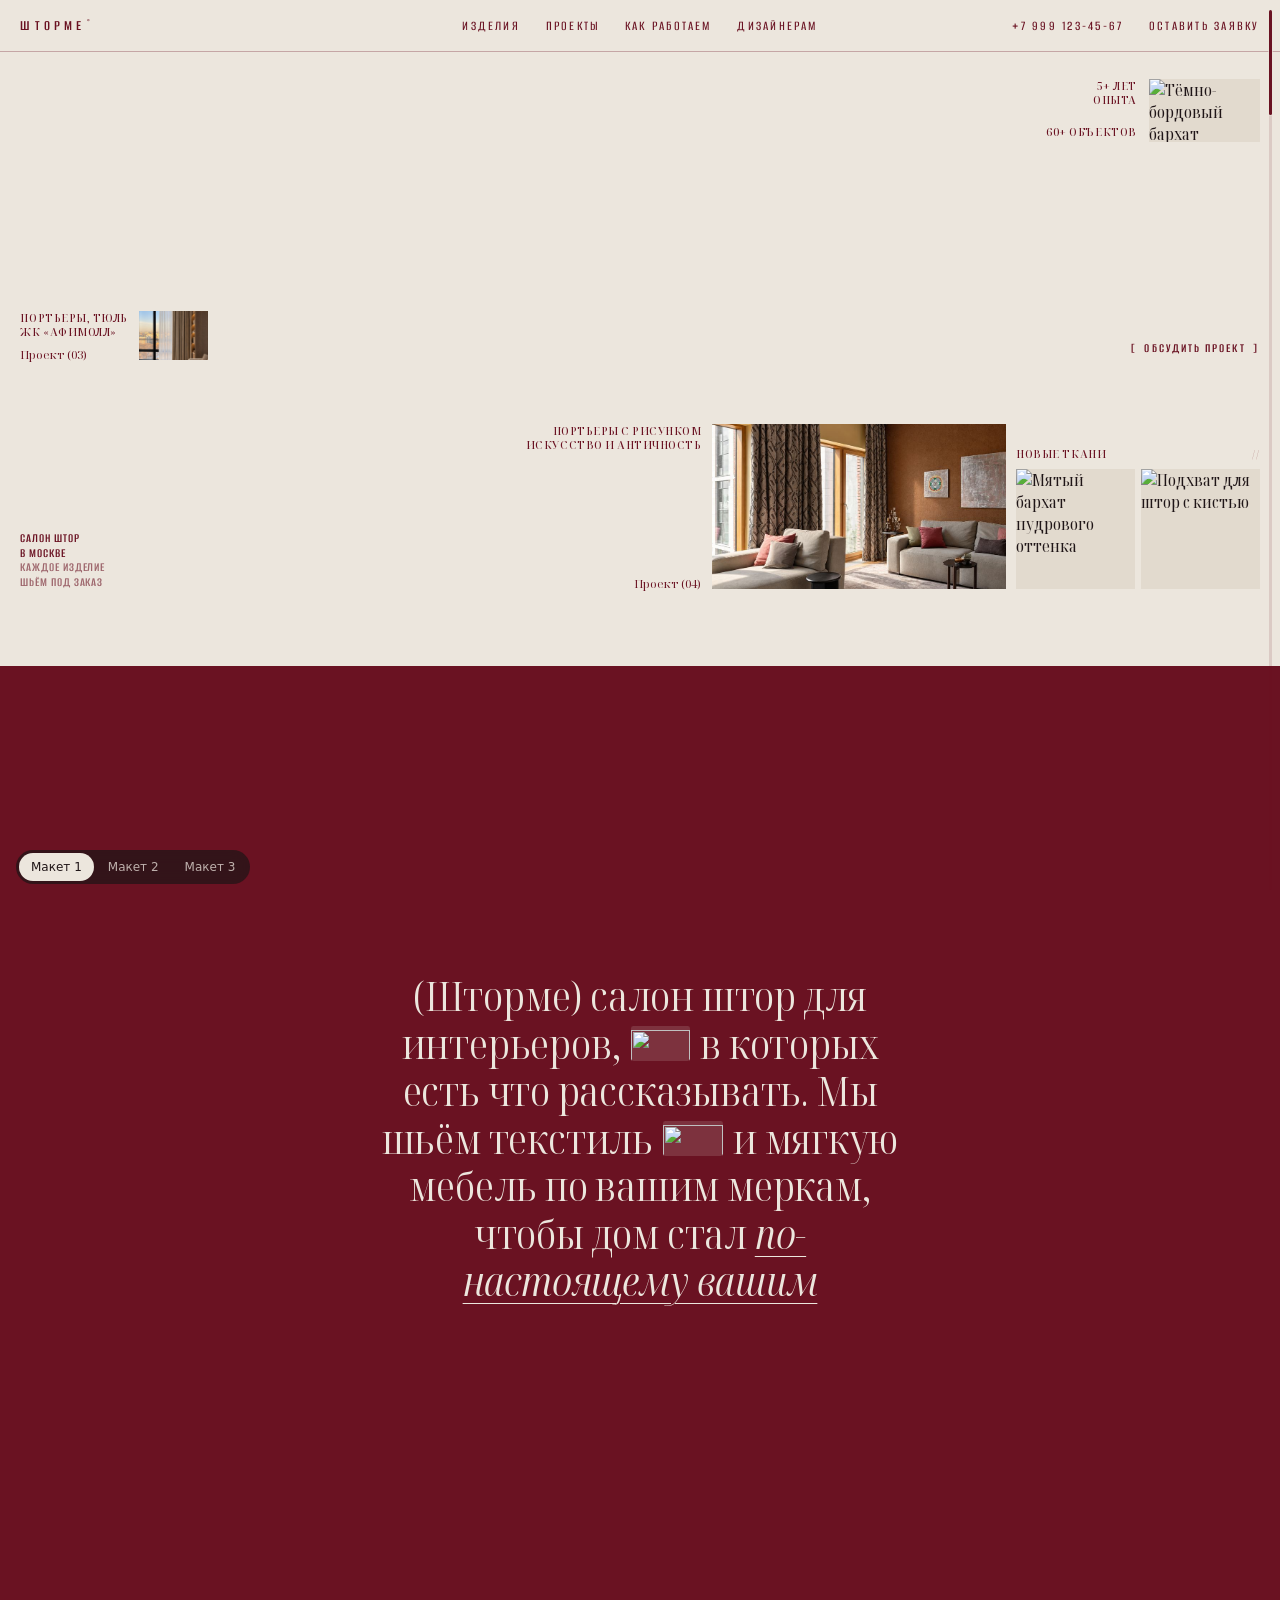
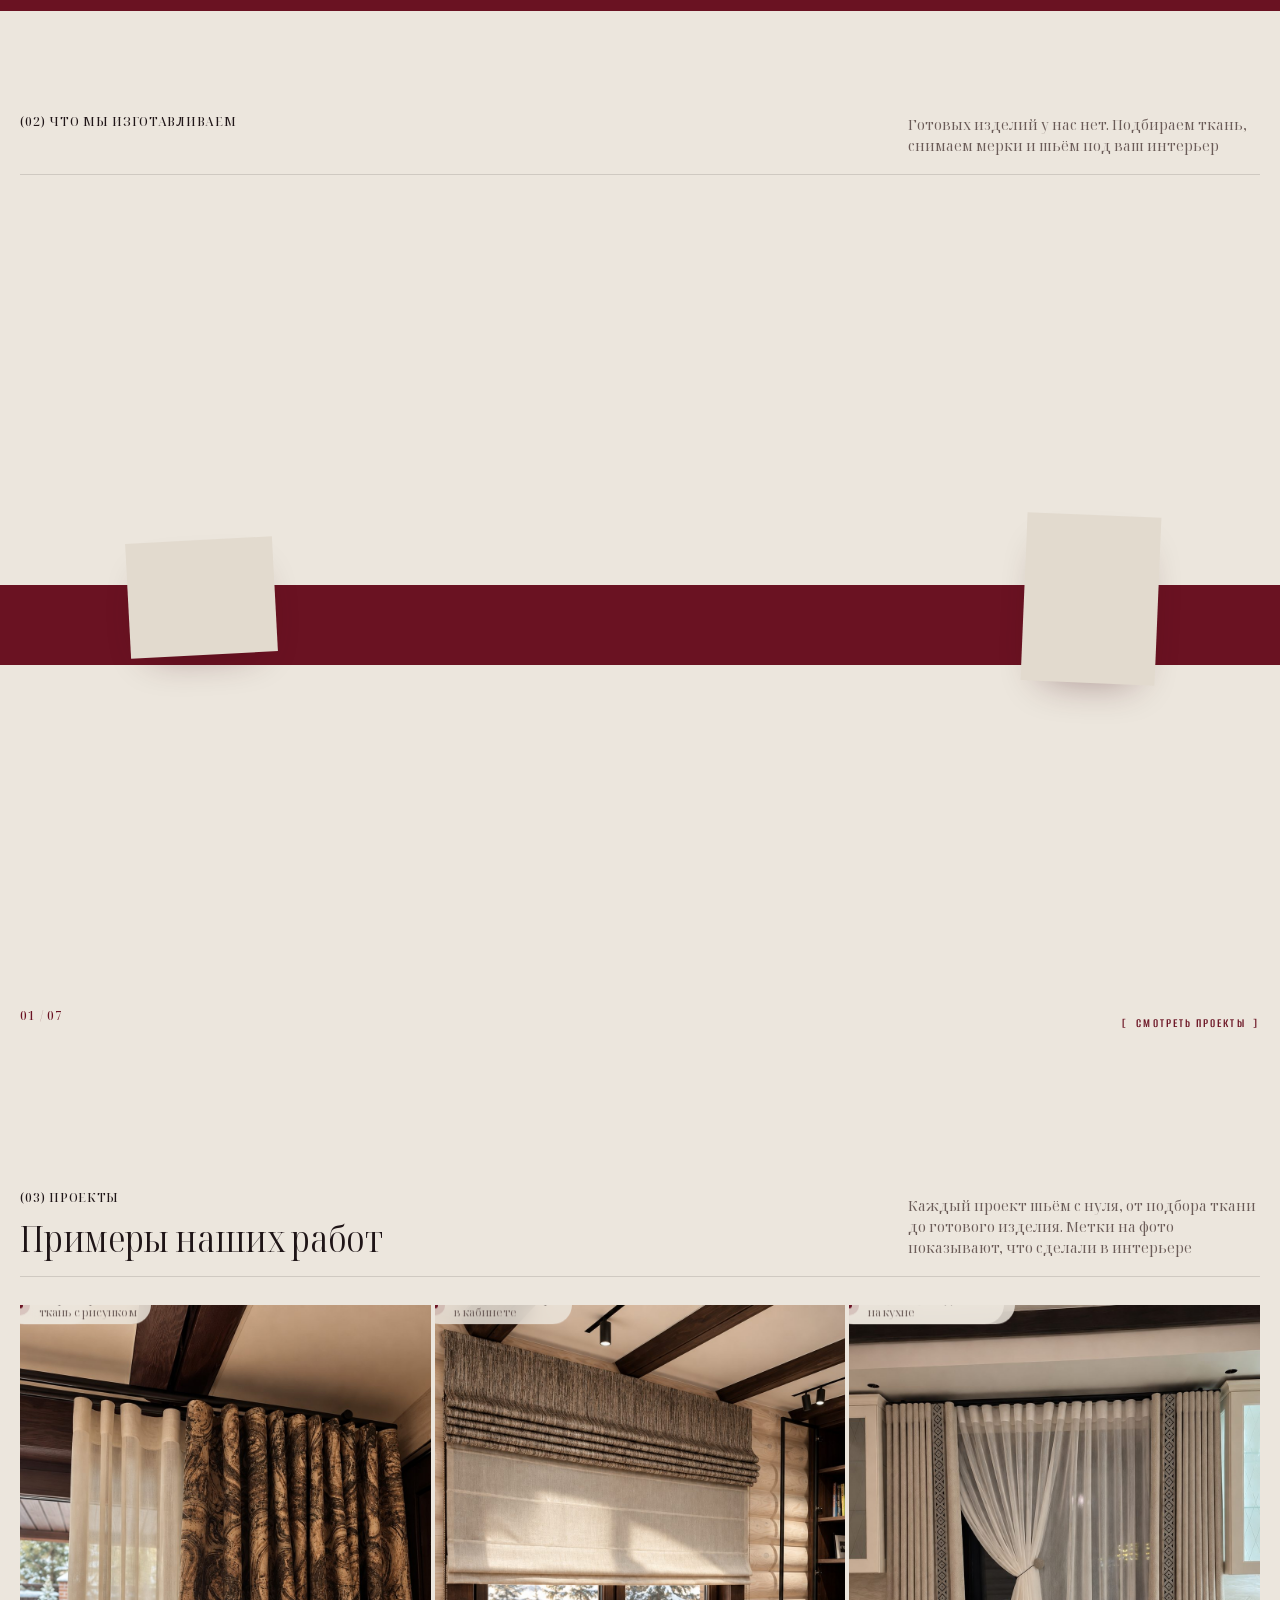
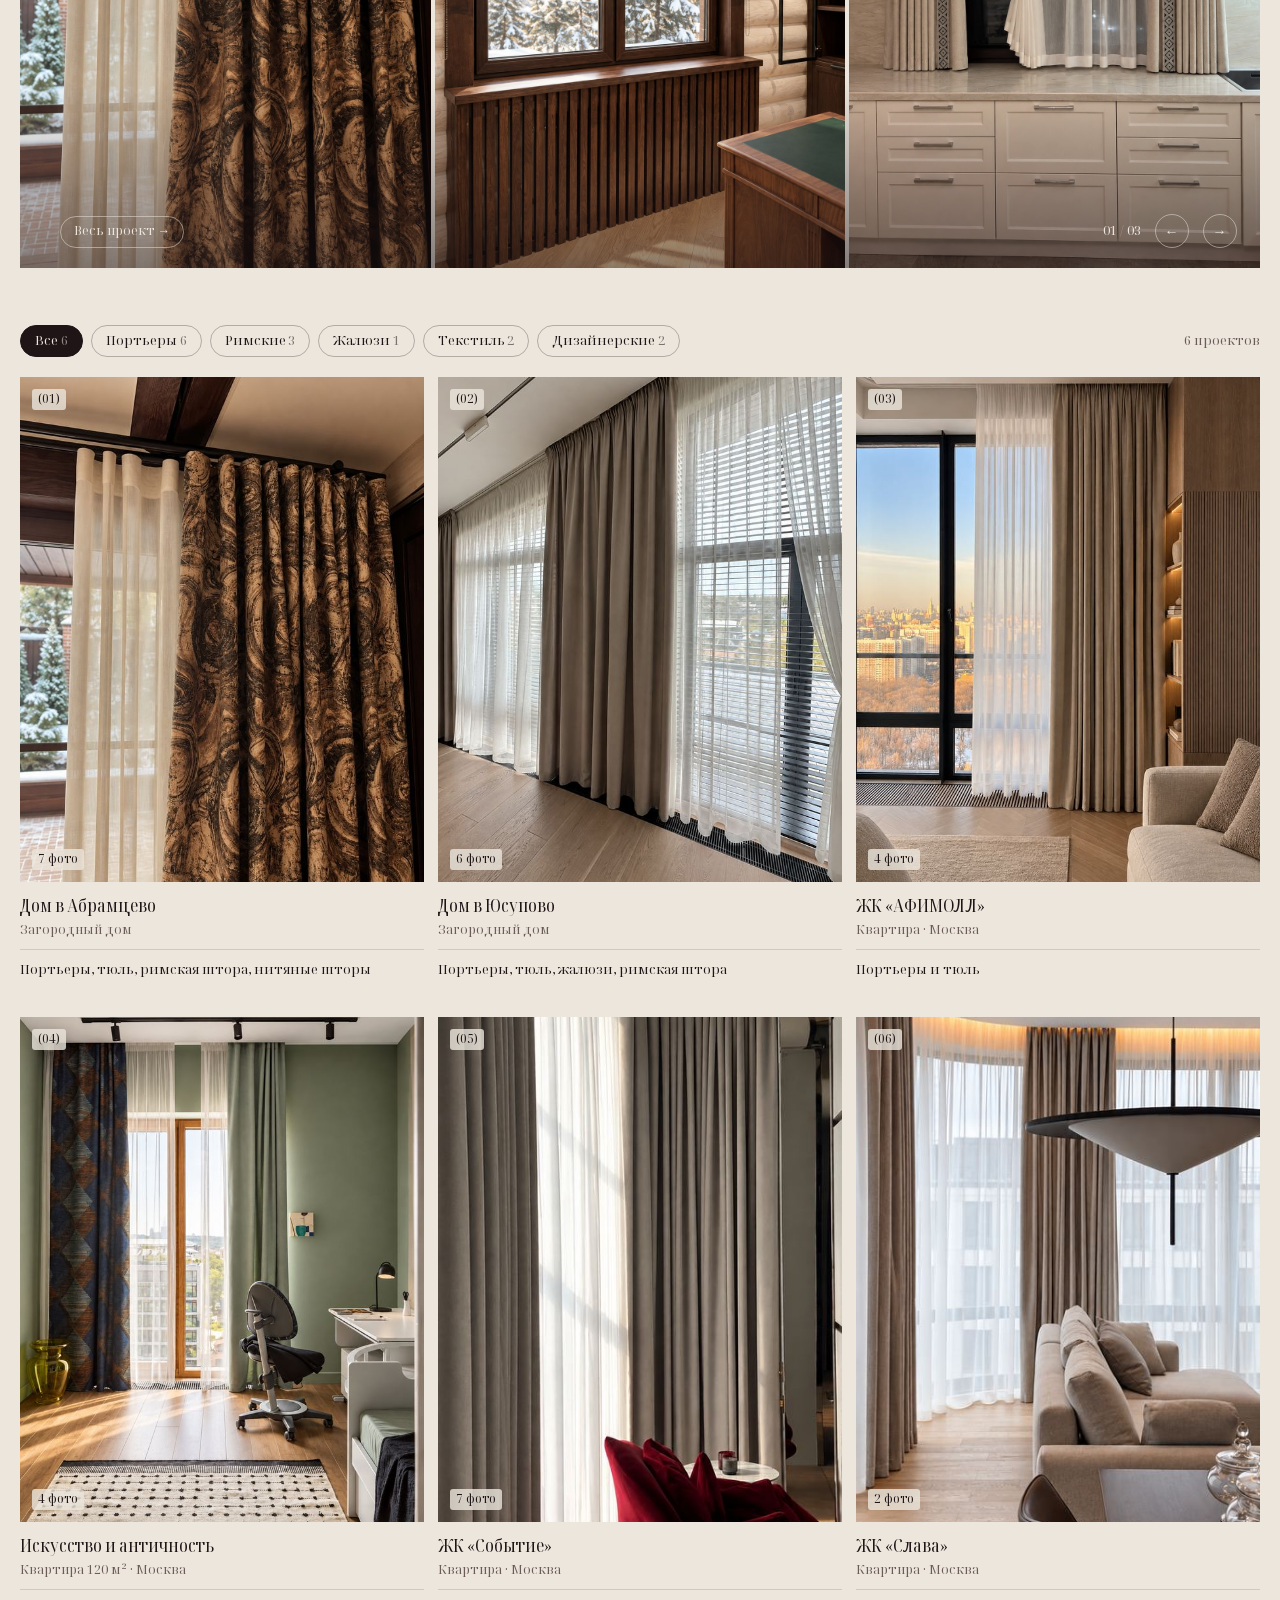
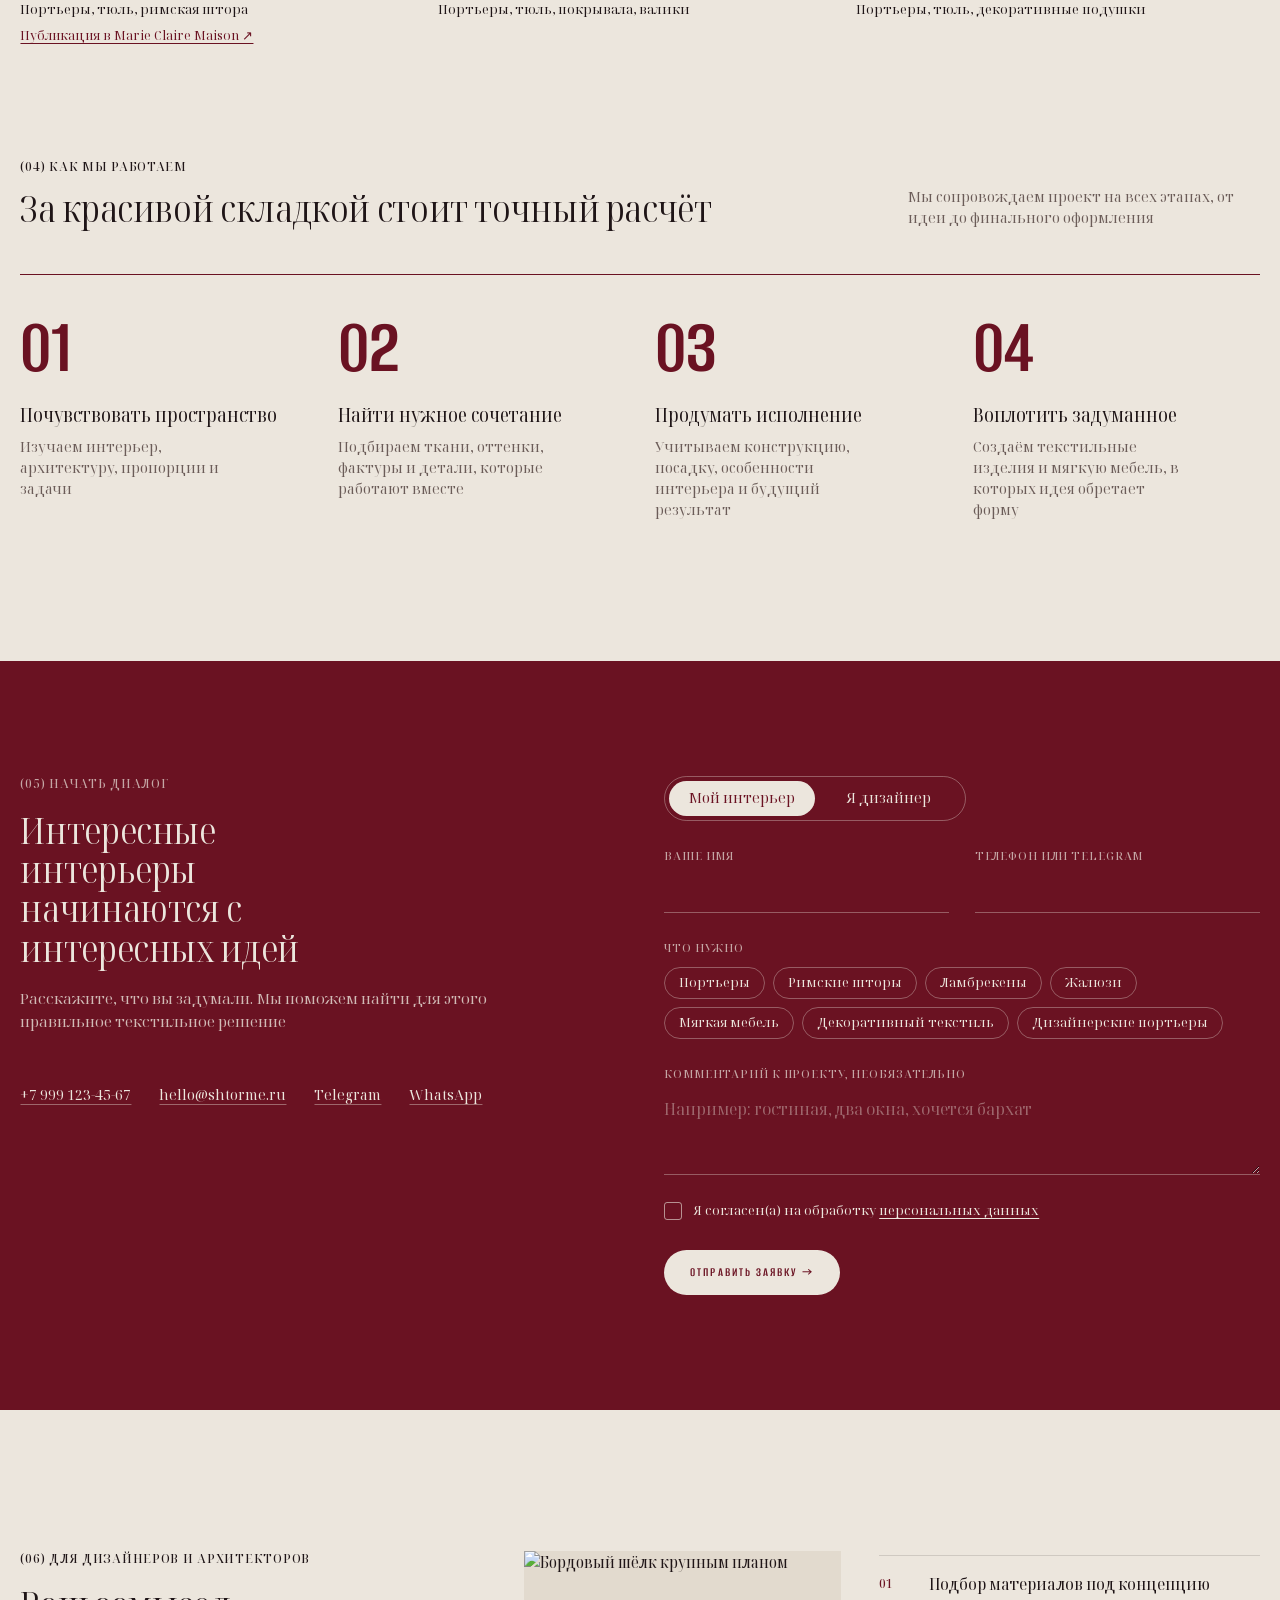
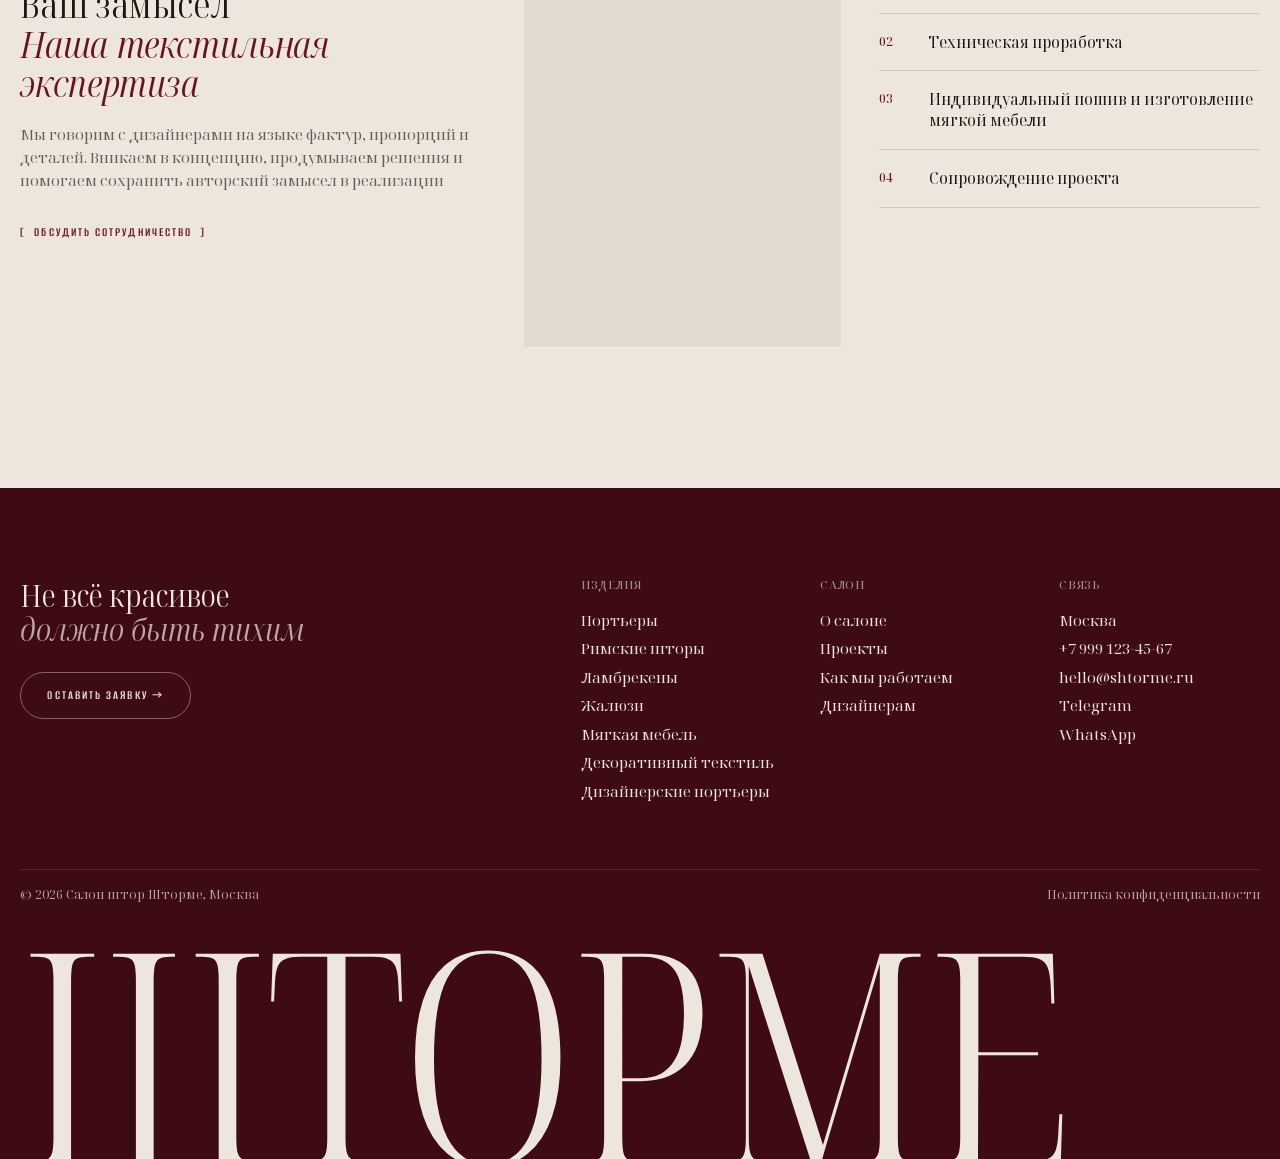
==== index.html @ 4478dc79 "Макеты сайта салона штор «Шторме»: три варианта с переключателем Макет 1 (стиль Halden), макет 2 (по" ====
<!doctype html>
<html lang="ru">
<head>
<meta charset="utf-8">
<meta name="viewport" content="width=device-width, initial-scale=1">
<meta name="robots" content="noindex, nofollow">
<title>Шторме · салон штор · прототип</title>
<meta name="description" content="Салон штор в Москве. Портьеры, римские шторы, ламбрекены, жалюзи, мягкая мебель и декоративный текстиль, сшитые индивидуально под ваш интерьер.">
<script>document.documentElement.classList.add('js')</script>
<link rel="preconnect" href="https://fonts.googleapis.com">
<link rel="preconnect" href="https://fonts.gstatic.com" crossorigin>
<link rel="preconnect" href="https://images.unsplash.com">
<link rel="stylesheet" href="https://fonts.googleapis.com/css2?family=Alumni+Sans:wght@100..900&family=Noto+Serif+Display:ital,wdth,wght@0,62.5..100,300..700;1,62.5..100,300..700&display=swap">
<link rel="stylesheet" href="https://cdn.jsdelivr.net/npm/lenis@1.3.23/dist/lenis.css">
<style>
:root{
  --cream:#ECE6DD; --cream-2:#E2DACE;
  --wine:#6A1222; --wine-deep:#3E0A14;
  --ink:#1F1517; --muted:#6B5C58;
  --line:rgba(106,18,34,.3); --hair:rgba(31,21,23,.14);
  --hh:52px;
  --pad:clamp(16px,1.6vw,28px);
  --f-disp:'Alumni Sans','Oswald','Arial Narrow',sans-serif;
  --f-serif:'Noto Serif Display','Times New Roman',serif;
  --ease:cubic-bezier(.16,1,.3,1);
  --ih:80px;
}
*{box-sizing:border-box;margin:0;padding:0}
html{background:var(--cream)}
body{background:var(--cream);color:var(--ink);font-family:var(--f-serif);font-stretch:80%;-webkit-font-smoothing:antialiased;overflow-x:hidden}
img{display:block;max-width:100%}
a{color:inherit;text-decoration:none}
ul{list-style:none}
button{font:inherit;color:inherit;background:none;border:0;cursor:pointer}
[hidden]{display:none !important}
:focus-visible{outline:2px solid currentColor;outline-offset:3px}
.is-locked,.is-locked body{overflow:hidden}
.skip{position:fixed;left:8px;top:-80px;z-index:300;background:var(--wine);color:var(--cream);padding:10px 14px;font:600 14px/1 var(--f-disp);letter-spacing:.12em;text-transform:uppercase}
.skip:focus{top:8px}
.sr{position:absolute;width:1px;height:1px;overflow:hidden;clip:rect(0 0 0 0);white-space:nowrap}

/* ---------- Загрузчик ---------- */
.loader{position:fixed;inset:0;z-index:200;display:grid;place-items:center;background:var(--cream)}
.ld-box{width:min(32vw,420px)}
.ld-frame{position:relative;aspect-ratio:1.6}
.ld-img{position:absolute;inset:5px;overflow:hidden;background:var(--cream-2)}
.ld-img img{position:absolute;inset:0;width:100%;height:100%;object-fit:cover;opacity:0}
.ld-img img.on{opacity:1}
.c{position:absolute;width:15%;height:17%;border:0 solid var(--wine)}
.c.tl{top:0;left:0;border-top-width:1px;border-left-width:1px}
.c.tr{top:0;right:0;border-top-width:1px;border-right-width:1px}
.c.bl{bottom:0;left:0;border-bottom-width:1px;border-left-width:1px}
.c.br{bottom:0;right:0;border-bottom-width:1px;border-right-width:1px}
.ld-meta{display:flex;justify-content:space-between;align-items:baseline;margin-top:12px;color:var(--wine)}
.ld-name{font:600 13px/1 var(--f-disp);letter-spacing:.24em;font-stretch:normal}
.ld-pct{font:400 13px/1 var(--f-serif);font-variant-numeric:tabular-nums}

/* ---------- Переключатель макетов ---------- */
.sw{position:fixed;left:16px;bottom:16px;z-index:140;display:flex;gap:2px;padding:3px;border-radius:999px;background:rgba(31,21,23,.72);-webkit-backdrop-filter:blur(10px);backdrop-filter:blur(10px);font:500 12px/1 system-ui,-apple-system,'Segoe UI',sans-serif;font-stretch:normal}
.sw a{padding:8px 12px;white-space:nowrap;border-radius:999px;color:rgba(236,230,221,.75);transition:background-color .3s,color .3s}
.sw a[aria-current]{background:var(--cream);color:var(--ink)}
.hoverable .sw a:not([aria-current]):hover{color:var(--cream)}
@media (max-width:900px){.sw{left:50%;transform:translateX(-50%)}}

/* ---------- Шапка ---------- */
.hdr{position:fixed;inset:0 0 auto;z-index:100;height:var(--hh);display:grid;grid-template-columns:1fr auto 1fr;align-items:center;padding:0 var(--pad);background:var(--cream);color:var(--wine);border-bottom:1px solid var(--line);transition:background-color .5s var(--ease),color .5s var(--ease),border-color .5s var(--ease)}
.hdr.is-dark{background:var(--wine);color:var(--cream);border-color:rgba(236,230,221,.22)}
.logo{font:600 15px/1 var(--f-disp);letter-spacing:.28em;font-stretch:normal;justify-self:start}
.logo sup{font-size:.55em;letter-spacing:0;margin-left:1px}
.nav,.hdr-r{display:flex;gap:clamp(14px,2vw,34px)}
.hdr-r{justify-self:end}

/* «Штора»: заливка опускается сверху и уходит вниз. Фирменный ховер ссылок */
.hv{position:relative;display:inline-flex;align-items:center;padding:7px 9px;margin:-7px -9px;font:500 14px/1 var(--f-disp);letter-spacing:.16em;text-transform:uppercase;font-stretch:normal;--hv-bg:var(--wine);--hv-fg:var(--cream)}
.hdr.is-dark .hv{--hv-bg:var(--cream);--hv-fg:var(--wine)}
.hv::before{content:'';position:absolute;inset:0;background:var(--hv-bg);transform:scaleY(0);transform-origin:bottom;transition:transform .55s var(--ease)}
.hv>span{position:relative;z-index:1;transition:color .35s var(--ease)}
.hoverable .hv:hover::before,.hv:focus-visible::before{transform:scaleY(1);transform-origin:top}
.hoverable .hv:hover>span,.hv:focus-visible>span{color:var(--hv-fg)}

/* Та же штора на кнопках-«пилюлях» */
.btn{position:relative;overflow:hidden;display:inline-flex;align-items:center;gap:.8em;padding:16px 26px;border-radius:999px;font:600 13px/1 var(--f-disp);font-stretch:normal;letter-spacing:.16em;text-transform:uppercase;--b-bg:var(--wine-deep);--b-fg:var(--cream)}
.btn::before{content:'';position:absolute;inset:0;background:var(--b-bg);transform:scaleY(0);transform-origin:bottom;transition:transform .55s var(--ease)}
.btn>span{position:relative;z-index:1;transition:color .35s var(--ease)}
.hoverable .btn:hover::before,.btn:focus-visible::before{transform:scaleY(1);transform-origin:top}
.hoverable .btn:hover>span,.btn:focus-visible>span{color:var(--b-fg)}

/* Кнопка в скобках */
.brk{display:inline-flex;align-items:center;gap:.6em;font:600 clamp(13px,.98vw,15px)/1 var(--f-disp);font-stretch:normal;letter-spacing:.16em;text-transform:uppercase;color:var(--wine)}
.brk .br{display:inline-block;transition:transform .5s var(--ease)}
.hoverable .brk:hover .br.l{transform:translateX(-6px)}
.hoverable .brk:hover .br.r{transform:translateX(6px)}

/* ---------- Первый экран ---------- */
.hero{position:relative;display:flex;flex-direction:column;padding:calc(var(--hh) + clamp(14px,1.8vw,30px)) var(--pad) clamp(48px,6vw,110px)}
.h-top{position:relative}
.h-title{font:600 clamp(60px,13vw,250px)/.86 var(--f-disp);font-stretch:normal;letter-spacing:.005em;color:var(--wine);text-transform:uppercase}
.h-title .ln{display:block;overflow:hidden;padding-bottom:.035em}
.h-title .ln>span{display:block;will-change:transform}
.h-title .l2{padding-left:15vw}
.lbl{font:500 clamp(10.5px,.74vw,12px)/1.35 var(--f-serif);letter-spacing:.05em;text-transform:uppercase;color:var(--wine)}
.price{font:400 clamp(11.5px,.82vw,13px)/1 var(--f-serif);color:var(--wine);font-variant-numeric:tabular-nums}
.pic{position:relative;overflow:hidden;background:var(--cream-2)}
.pic img{width:100%;height:100%;object-fit:cover}
.h-coll{position:absolute;top:.3vw;right:0;display:grid;grid-template-columns:auto 8.6vw;gap:1vw;align-items:start}
.h-coll .meta{display:flex;flex-direction:column;justify-content:space-between;height:100%;padding-bottom:.2vw;text-align:right}
.h-coll .pic{aspect-ratio:1.75}
.h-chip{position:absolute;left:0;bottom:1vw;display:grid;grid-template-columns:auto 5.4vw;gap:.9vw;align-items:stretch}
.h-chip .meta{display:flex;flex-direction:column;justify-content:space-between}
.h-chip .pic{aspect-ratio:1.4}
.h-cta{position:absolute;right:0;bottom:1.4vw}
.h-low{margin-top:clamp(28px,4vw,72px);display:grid;grid-template-columns:minmax(0,1fr) 23vw 19vw;gap:.8vw;align-items:end}
.h-left{display:grid;grid-template-columns:1fr auto;align-items:stretch;gap:2vw;height:100%}
.h-tag{align-self:end;font:600 clamp(13px,1vw,16px)/1.12 var(--f-disp);font-stretch:normal;letter-spacing:.07em;text-transform:uppercase;color:var(--wine)}
.h-tag span{opacity:.6}
.h-left .meta{display:flex;flex-direction:column;justify-content:space-between;align-items:flex-end;text-align:right}
.h-big{aspect-ratio:1.78}
.h-new .top{display:flex;justify-content:space-between;margin-bottom:.6vw}
.h-new .row{display:grid;grid-template-columns:1fr 1fr;gap:.5vw}
.h-new .pic{aspect-ratio:.98}

/* ---------- Манифест ---------- */
.manifesto{background:var(--wine);color:var(--cream);padding:clamp(110px,20vh,220px) var(--pad);display:grid;place-items:center;min-height:105vh}
.m-text{max-width:27ch;text-align:center;font:350 clamp(26px,3.2vw,54px)/1.16 var(--f-serif);font-stretch:78%;letter-spacing:-.005em}
.m-text em{font-style:italic;text-decoration:underline;text-decoration-thickness:1px;text-underline-offset:.16em}
.inl{display:inline-block;width:1.45em;height:.86em;vertical-align:-.06em;margin:0 .06em;border-radius:.06em;overflow:hidden;background:rgba(236,230,221,.15)}
.inl img{width:100%;height:100%;object-fit:cover}

/* ---------- Общие заголовки секций ---------- */
.sec{padding:clamp(72px,9vw,140px) var(--pad) 0}
.sec-head{display:grid;grid-template-columns:minmax(0,1fr) minmax(0,22rem);gap:2rem;align-items:end;padding-bottom:18px;border-bottom:1px solid var(--hair);margin-bottom:clamp(20px,2.2vw,32px)}
.sec-title{margin-top:14px;font:350 clamp(28px,2.9vw,50px)/1.04 var(--f-serif);font-stretch:76%;letter-spacing:-.01em;color:var(--ink)}
.sec-title .ch{display:inline-block}
.sec-desc{font:400 14px/1.5 var(--f-serif);color:var(--muted)}
.eyebrow{font:500 12px/1.3 var(--f-serif);letter-spacing:.06em;text-transform:uppercase;color:var(--ink)}

/* ---------- Изделия: каталог-пикер ---------- */
.cat{padding-top:clamp(64px,8vw,120px)}
.cat-head{display:grid;grid-template-columns:1fr minmax(0,22rem);gap:2rem;margin:0 var(--pad);padding-bottom:18px;border-bottom:1px solid var(--hair)}
.cat-desc{font:400 14px/1.5 var(--f-serif);color:var(--muted)}
.cat-stage{position:relative;height:calc(100vh + (var(--n) - 1) * 40vh)}
.cat-sticky{position:sticky;top:0;height:100vh;overflow:hidden}
.cat-band{position:absolute;left:0;right:0;top:calc(50% - var(--ih) / 2);height:var(--ih);background:var(--wine);z-index:1}
.cat-layer{position:absolute;inset:0;z-index:2;pointer-events:none}
.cat-layer.base{color:var(--ink);-webkit-mask-image:linear-gradient(to bottom,transparent 10%,#000 33%,#000 calc(50% - var(--ih) / 2),transparent calc(50% - var(--ih) / 2),transparent calc(50% + var(--ih) / 2),#000 calc(50% + var(--ih) / 2),#000 67%,transparent 90%);mask-image:linear-gradient(to bottom,transparent 10%,#000 33%,#000 calc(50% - var(--ih) / 2),transparent calc(50% - var(--ih) / 2),transparent calc(50% + var(--ih) / 2),#000 calc(50% + var(--ih) / 2),#000 67%,transparent 90%)}
.cat-layer.hi{color:var(--cream);z-index:3;clip-path:inset(calc(50% - var(--ih) / 2) 0 calc(50% - var(--ih) / 2) 0)}
.cat-track{position:absolute;left:0;right:0;top:50%;will-change:transform}
.cat-track li{height:1.22em;display:flex;justify-content:center;align-items:center;font:350 clamp(30px,3.8vw,60px)/1 var(--f-serif);font-stretch:76%;letter-spacing:-.005em;white-space:nowrap}
.cat-track sup{font:500 11px/1 var(--f-disp);font-stretch:normal;letter-spacing:.08em;margin-left:.4em;align-self:flex-start;margin-top:1.05em}
.cat-base-list a{pointer-events:auto}
.cat-pic{position:absolute;z-index:4;overflow:hidden;background:var(--cream-2);box-shadow:0 18px 40px -22px rgba(62,10,20,.45)}
.cat-pic img{position:absolute;inset:0;width:100%;height:100%;object-fit:cover;opacity:0;transform:scale(1.08);transition:opacity .6s var(--ease),transform 1.1s var(--ease)}
.cat-pic img.on{opacity:1;transform:none}
.cat-pic.l{left:10vw;top:calc(50% - 6.6vw);width:11.5vw;aspect-ratio:1.28;transform:rotate(-3deg)}
.cat-pic.r{right:9.5vw;top:calc(50% - 8.6vw);width:10.5vw;aspect-ratio:.8;transform:rotate(2.4deg)}
.cat-foot{position:absolute;z-index:5;left:var(--pad);right:var(--pad);bottom:clamp(20px,5vh,48px);display:flex;justify-content:space-between;align-items:flex-end;gap:24px}
.cat-info{max-width:24rem}
.cat-num{font:500 12px/1 var(--f-serif);letter-spacing:.06em;color:var(--wine);font-variant-numeric:tabular-nums}
.cat-now{margin-top:8px;font:400 15px/1.45 var(--f-serif);color:var(--ink)}

/* ---------- Проекты ---------- */
.room{position:relative;aspect-ratio:2.2;overflow:hidden;background:#2B201D}
.slide{position:absolute;inset:0;display:grid;grid-template-columns:repeat(3,minmax(0,1fr));gap:4px;background:var(--cream)}
.shot{position:relative;overflow:hidden;margin:0;background:#2B201D}
.slide img{width:100%;height:100%;object-fit:cover}
.slide::after{content:'';position:absolute;inset:auto 0 0 0;height:34%;background:linear-gradient(to top,rgba(31,21,23,.5),rgba(31,21,23,0));pointer-events:none}
.spot{position:absolute;left:0;top:0;z-index:3;display:flex;align-items:center;gap:9px;padding:5px 14px 5px 5px;border-radius:999px;background:rgba(236,230,221,.84);-webkit-backdrop-filter:blur(8px);backdrop-filter:blur(8px);color:var(--ink);text-align:left;white-space:nowrap;transform:translate(-15px,-50%)}
.spot.l{flex-direction:row-reverse;padding:5px 5px 5px 14px;text-align:right;transform:translate(calc(-100% + 15px),-50%)}
.spot-dot{width:20px;height:20px;border-radius:50%;background:rgba(106,18,34,.14);display:grid;place-items:center;flex:none}
.spot-dot i{width:6px;height:6px;border-radius:50%;background:var(--wine)}
.spot b{display:block;font:500 12.5px/1.2 var(--f-serif)}
.spot small{display:block;font:400 11px/1.3 var(--f-serif);color:var(--muted)}
.room-cap,.room-nav{position:absolute;z-index:4;bottom:clamp(14px,1.6vw,24px);color:var(--cream);font:400 13px/1 var(--f-serif)}
.room-cap{left:clamp(14px,1.8vw,26px);display:flex;align-items:center;flex-wrap:wrap;gap:10px 16px}
.room-nav{right:clamp(14px,1.8vw,26px);display:flex;align-items:center;gap:14px;font-variant-numeric:tabular-nums}
.room-nav button,.pv-nav button{width:34px;height:34px;border:1px solid rgba(236,230,221,.5);border-radius:50%;display:grid;place-items:center;font:400 14px/1 var(--f-serif);transition:background-color .35s var(--ease),color .35s var(--ease)}
.hoverable .room-nav button:hover,.hoverable .pv-nav button:hover{background:var(--cream);color:var(--ink)}
.room-open{padding:8px 13px 9px;border:1px solid rgba(236,230,221,.5);border-radius:999px;font:400 12.5px/1 var(--f-serif);transition:background-color .35s var(--ease),color .35s var(--ease)}
.hoverable .room-open:hover{background:var(--cream);color:var(--ink)}

.pj-bar{display:flex;justify-content:space-between;align-items:center;gap:16px;margin:clamp(40px,4.4vw,72px) 0 clamp(16px,1.6vw,24px)}
.pills{display:flex;flex-wrap:wrap;gap:8px}
.pill{padding:8px 14px 9px;border:1px solid rgba(31,21,23,.28);border-radius:999px;font:400 13px/1 var(--f-serif);color:var(--ink);transition:background-color .35s var(--ease),color .35s var(--ease),border-color .35s var(--ease)}
.pill span{opacity:.55;margin-left:.2em}
.pill.is-on{background:var(--ink);border-color:var(--ink);color:var(--cream)}
.hoverable .pill:not(.is-on):hover{border-color:var(--ink)}
.pj-count{font:400 13px/1 var(--f-serif);color:var(--muted);white-space:nowrap}
.pj-grid{display:grid;grid-template-columns:repeat(3,minmax(0,1fr));gap:clamp(32px,3vw,52px) clamp(10px,1.1vw,18px)}
.pj{cursor:pointer}
.pj-open{display:block;width:100%;text-align:left}
.pj-pic{position:relative;display:block;aspect-ratio:4/5;overflow:hidden;background:var(--cream-2)}
.pj-pic img{width:100%;height:100%;object-fit:cover;transition:transform 1.2s var(--ease)}
.hoverable .pj:hover .pj-pic img{transform:scale(1.04)}
.card-n,.pj-cnt{position:absolute;font:400 12px/1 var(--f-serif);color:var(--ink);background:rgba(236,230,221,.8);padding:4px 6px 5px;border-radius:3px}
.card-n{left:12px;top:12px}
.pj-cnt{left:12px;bottom:12px}
.pj-go{position:absolute;right:12px;bottom:12px;padding:8px 13px 9px;border-radius:999px;background:var(--wine);color:var(--cream);font:400 12.5px/1 var(--f-serif);transform:translateY(calc(100% + 16px));transition:transform .6s var(--ease)}
.hoverable .pj:hover .pj-go,.pj-open:focus-visible .pj-go{transform:none}
.card-t{margin-top:14px;font:400 clamp(17px,1.35vw,22px)/1.2 var(--f-serif);font-stretch:80%;color:var(--ink)}
.card-m{margin-top:5px;font:400 12.5px/1.4 var(--f-serif);color:var(--muted)}
.pj-pub{margin-top:8px;font:400 12.5px/1.4 var(--f-serif)}
.pj-pub a,.pv-made a{color:var(--wine);text-decoration:underline;text-underline-offset:.2em}
.pv-made a{color:inherit}
.pj-made{margin-top:10px;padding-top:10px;border-top:1px solid var(--hair);font:400 13px/1.45 var(--f-serif);color:var(--ink)}

/* Просмотр проекта */
.pv{position:fixed;inset:0;z-index:150;display:grid;grid-template-rows:auto minmax(0,1fr) auto;gap:clamp(12px,1.4vw,20px);padding:clamp(14px,1.6vw,26px) var(--pad);background:var(--ink);color:var(--cream)}
.pv .hv{--hv-bg:var(--cream);--hv-fg:var(--ink)}
.pv-top,.pv-bot{display:flex;justify-content:space-between;align-items:flex-end;gap:24px}
.pv-t{font:350 clamp(24px,2.2vw,38px)/1.05 var(--f-serif);font-stretch:76%}
.pv-m,.pv-made{margin-top:6px;font:400 13px/1.45 var(--f-serif);opacity:.72}
.pv-made{margin-top:0;max-width:40rem}
.pv-stage{position:relative;overflow:hidden}
.pv-stage img{position:absolute;inset:0;width:100%;height:100%;object-fit:contain}
.pv-nav{display:flex;align-items:center;gap:14px;font:400 13px/1 var(--f-serif);font-variant-numeric:tabular-nums}

/* ---------- Этапы ---------- */
#process .sec-head{border-bottom:0}
.steps-box{position:relative;padding-top:clamp(28px,3vw,48px)}
.steps{list-style:none;display:grid;grid-template-columns:repeat(4,minmax(0,1fr));gap:clamp(20px,2.4vw,44px)}
.steps-line{position:absolute;left:0;right:0;top:0;height:1px;background:var(--hair)}
.steps-line i{position:absolute;inset:0;background:var(--wine);transform-origin:left}
.st-n{display:block;overflow:hidden;font:600 clamp(56px,6.2vw,108px)/.9 var(--f-disp);font-stretch:normal;color:var(--wine)}
.st-n span{display:block}
.st-t{margin-top:clamp(16px,1.6vw,26px);font:400 clamp(18px,1.5vw,24px)/1.15 var(--f-serif);font-stretch:78%}
.st-d{margin-top:10px;max-width:26ch;font:400 14px/1.5 var(--f-serif);color:var(--muted)}

/* ---------- Заявка ---------- */
.rq{margin-top:clamp(90px,11vw,170px);background:var(--wine);color:var(--cream);padding:clamp(72px,9vw,140px) var(--pad)}
.rq-grid{display:grid;grid-template-columns:minmax(0,1fr) minmax(0,1.05fr);gap:clamp(32px,6vw,120px)}
.rq .eyebrow,.foot .eyebrow{color:inherit;opacity:.7}
.rq-title{margin-top:18px;max-width:17ch;font:350 clamp(28px,2.9vw,50px)/1.06 var(--f-serif);font-stretch:76%;letter-spacing:-.01em}
.rq-lead{margin-top:20px;max-width:30rem;font:400 15px/1.55 var(--f-serif);opacity:.8}
.rq-contacts{margin-top:clamp(32px,4vw,64px);display:flex;flex-wrap:wrap;gap:10px 28px;font:400 14px/1.4 var(--f-serif)}
.rq-contacts a{text-decoration:underline;text-decoration-color:rgba(236,230,221,.4);text-underline-offset:.25em}
.seg{position:relative;display:inline-grid;grid-template-columns:1fr 1fr;padding:4px;border:1px solid rgba(236,230,221,.35);border-radius:999px}
.seg input{position:absolute;opacity:0;pointer-events:none}
.seg label{position:relative;z-index:1;padding:10px 20px 11px;border-radius:999px;font:400 14px/1 var(--f-serif);text-align:center;cursor:pointer;transition:color .4s var(--ease)}
.seg input:checked+label{color:var(--wine)}
.seg input:focus-visible+label{outline:2px solid var(--cream);outline-offset:2px}
.seg-ind{position:absolute;top:4px;bottom:4px;left:4px;width:calc(50% - 4px);border-radius:999px;background:var(--cream);transition:transform .55s var(--ease)}
.seg.is-d .seg-ind{transform:translateX(100%)}
.f2{display:grid;grid-template-columns:1fr 1fr;gap:0 clamp(16px,2vw,32px)}
.fld{display:block;margin-top:clamp(22px,2.2vw,32px)}
.fld-l{display:block;font:500 11px/1.3 var(--f-serif);letter-spacing:.08em;text-transform:uppercase;opacity:.7}
.fld input,.fld textarea{display:block;width:100%;margin-top:8px;padding:8px 0 10px;background:none;border:0;border-bottom:1px solid rgba(236,230,221,.35);border-radius:0;color:var(--cream);font:400 17px/1.3 var(--f-serif);font-stretch:85%;outline:none;transition:border-color .3s var(--ease),box-shadow .3s var(--ease)}
.fld textarea{resize:vertical;min-height:76px}
.fld input:focus,.fld textarea:focus{border-color:var(--cream);box-shadow:0 1px 0 var(--cream)}
.fld input::placeholder,.fld textarea::placeholder{color:rgba(236,230,221,.4)}
.fld input[aria-invalid="true"]{border-color:#F7C9BE;box-shadow:0 1px 0 #F7C9BE}
.err{display:block;margin-top:7px;font:400 12.5px/1.3 var(--f-serif);color:#F7C9BE}
.chips{display:flex;flex-wrap:wrap;gap:8px;margin-top:12px}
.chip{position:relative}
.chip input{position:absolute;opacity:0;pointer-events:none}
.chip span{display:inline-block;padding:8px 14px 9px;border:1px solid rgba(236,230,221,.35);border-radius:999px;font:400 13px/1 var(--f-serif);cursor:pointer;transition:background-color .35s var(--ease),color .35s var(--ease),border-color .35s var(--ease)}
.hoverable .chip:hover span{border-color:var(--cream)}
.chip input:checked+span{background:var(--cream);border-color:var(--cream);color:var(--wine)}
.chip input:focus-visible+span{outline:2px solid var(--cream);outline-offset:2px}
.agree{display:flex;gap:12px;align-items:flex-start;margin-top:26px;font:400 13px/1.45 var(--f-serif);cursor:pointer}
.agree input{appearance:none;-webkit-appearance:none;flex:none;width:18px;height:18px;margin-top:1px;border:1px solid rgba(236,230,221,.6);border-radius:3px;display:grid;place-items:center;cursor:pointer}
.agree input:checked{background:var(--cream);border-color:var(--cream)}
.agree input:checked::after{content:'';width:9px;height:5px;border:solid var(--wine);border-width:0 0 1.5px 1.5px;transform:translateY(-1px) rotate(-45deg)}
.agree input[aria-invalid="true"]{border-color:#F7C9BE}
.agree a{text-decoration:underline;text-underline-offset:.2em}
.rq .btn{margin-top:30px;background:var(--cream);color:var(--wine)}
.rq-ok{outline:none}
.rq-ok h3{font:350 clamp(28px,2.6vw,44px)/1.06 var(--f-serif);font-stretch:76%}
.rq-ok p{margin-top:14px;max-width:30rem;font:400 15px/1.55 var(--f-serif);opacity:.8}
.rq-ok small{display:block;margin-top:10px;font:400 12.5px/1.4 var(--f-serif);opacity:.55}
.rq-ok .brk{margin-top:28px;color:var(--cream)}

/* ---------- Дизайнерам ---------- */
.ds{padding:clamp(90px,11vw,170px) var(--pad) 0}
.ds-grid{display:grid;grid-template-columns:minmax(0,1.1fr) minmax(0,.75fr) minmax(0,.9fr);gap:clamp(24px,3vw,56px);align-items:start}
.ds-title{margin-top:18px;font:350 clamp(28px,2.9vw,50px)/1.06 var(--f-serif);font-stretch:76%;letter-spacing:-.01em;color:var(--ink)}
.ds-title em{font-style:italic;color:var(--wine)}
.ds-lead{margin-top:20px;max-width:30rem;font:400 15px/1.55 var(--f-serif);color:var(--muted)}
.ds .brk{margin-top:34px}
.ds-pic{aspect-ratio:.8}
.ds-list{padding-top:4px}
.ds-list li{display:grid;grid-template-columns:2.4em 1fr;gap:10px;padding:18px 0;border-top:1px solid var(--hair);font:400 clamp(16px,1.3vw,20px)/1.25 var(--f-serif);font-stretch:80%}
.ds-list li:last-child{border-bottom:1px solid var(--hair)}
.ds-list span{font:500 12px/1.7 var(--f-serif);color:var(--wine);font-variant-numeric:tabular-nums}

/* ---------- Футер ---------- */
.foot{margin-top:clamp(90px,11vw,170px);background:var(--wine-deep);color:var(--cream);padding:clamp(56px,7vw,110px) var(--pad) 0;overflow:hidden}
.f-grid{display:grid;grid-template-columns:minmax(0,1.3fr) repeat(3,minmax(0,.5fr));gap:clamp(24px,3vw,56px)}
.f-call{font:350 clamp(26px,2.4vw,42px)/1.12 var(--f-serif);font-stretch:78%}
.f-call em{font-style:italic;opacity:.72}
.foot .btn{margin-top:26px;border:1px solid rgba(236,230,221,.4);--b-bg:var(--cream);--b-fg:var(--wine-deep)}
.f-col h3{font:500 11px/1.3 var(--f-serif);letter-spacing:.08em;text-transform:uppercase;opacity:.6;margin-bottom:14px}
.f-col li{font:400 15px/1.9 var(--f-serif)}
.hoverable .f-col a:hover{text-decoration:underline;text-underline-offset:.2em}
.f-legal{display:flex;justify-content:space-between;gap:16px;margin-top:clamp(40px,5vw,80px);padding-top:16px;border-top:1px solid rgba(236,230,221,.18);font:400 12.5px/1.4 var(--f-serif);opacity:.7}
.f-mark{display:flex;justify-content:space-between;margin-top:2vw;font:300 clamp(80px,23vw,420px)/.74 var(--f-serif);font-stretch:68%;letter-spacing:-.01em;overflow:hidden;padding-top:.04em}
.f-mark span{display:inline-block}

/* ---------- Начальные состояния анимаций (только при JS) ---------- */
.js .hdr{opacity:0}
.js .h-fade{opacity:0}
.js .h-pic{clip-path:inset(100% 0 0 0)}
.js .h-cta .txt{opacity:0}
.js .spot{opacity:0}

/* ---------- Адаптив ---------- */
@media (max-width:900px){
  .nav,.hv-tel{display:none}
  .ld-box{width:62vw}
  .hdr{grid-template-columns:1fr auto}
  .h-title{font-size:17vw}
  .h-title .l2{padding-left:8vw}
  .h-coll,.h-chip,.h-cta{position:static}
  .h-top{display:grid;grid-template-columns:1fr 1fr;gap:18px 14px}
  .h-title{grid-column:1/-1}
  .h-coll{grid-template-columns:1fr 1fr;grid-row:2}
  .h-coll .meta{text-align:left}
  .h-chip{grid-template-columns:1fr 1fr;grid-row:2}
  .h-cta{grid-column:1/-1;justify-content:flex-start}
  .h-low{grid-template-columns:1fr;gap:16px;padding-top:28px}
  .h-left{grid-template-columns:1fr;gap:12px}
  .h-left .meta{flex-direction:row;align-items:baseline;text-align:left;gap:12px}
  .cat-head,.sec-head{grid-template-columns:1fr;gap:10px}
  .cat-track li{font-size:7.4vw}
  .cat-pic.l{left:5vw;width:32vw;top:9%}
  .cat-pic.r{right:5vw;width:24vw;top:auto;bottom:24%}
  .cat-foot{flex-direction:column;align-items:flex-start;gap:14px}
  .room{aspect-ratio:.8}
  .slide{grid-template-columns:1fr}
  .shot:not(:first-child){display:none}
  .room-nav{top:14px;bottom:auto}
  .room-cap{right:clamp(14px,1.8vw,26px)}
  .spot,.spot.l{padding:5px;transform:translate(-50%,-50%)}
  .spot .txt{display:none}
  .pj-bar{flex-direction:column;align-items:flex-start}
  .pj-grid{grid-template-columns:repeat(2,minmax(0,1fr))}
  .pv-top,.pv-bot{flex-direction:column;align-items:flex-start;gap:12px}
  .pv-top{flex-direction:column-reverse}
  .steps{grid-template-columns:1fr 1fr;row-gap:44px}
  .rq-grid,.ds-grid{grid-template-columns:1fr}
  .ds-pic{aspect-ratio:1.3}
  .f-grid{grid-template-columns:1fr 1fr}
  .f-cta{grid-column:1/-1}
  .f-legal{flex-direction:column}
}
@media (max-width:600px){
  .pj-grid,.steps,.f2{grid-template-columns:1fr}
}
@media (prefers-reduced-motion:reduce){
  .js .hdr,.js .h-fade,.js .h-cta .txt,.js .spot{opacity:1 !important}
  .js .h-pic{clip-path:none !important}
  .cat-pic img{transition:none}
}
</style>
</head>
<body>
<a class="skip" href="#main">К содержимому</a>

<!-- Загрузчик -->
<div class="loader" id="loader" aria-hidden="true">
  <div class="ld-box">
    <div class="ld-frame">
      <div class="ld-img" id="ldImgs"></div>
      <i class="c tl"></i><i class="c tr"></i><i class="c bl"></i><i class="c br"></i>
    </div>
    <div class="ld-meta"><span class="ld-name">ШТОРМЕ</span><span class="ld-pct" id="ldPct">0%</span></div>
  </div>
</div>

<nav class="sw" aria-label="Макеты"><a href="./" aria-current="page">Макет 1</a><a href="v2/">Макет 2</a><a href="v3/">Макет 3</a></nav>

<header class="hdr" id="hdr">
  <a class="logo" href="#main" aria-label="Шторме, на главную">ШТОРМЕ<sup>°</sup></a>
  <nav class="nav" aria-label="Основное меню">
    <a class="hv" href="#catalog"><span>Изделия</span></a>
    <a class="hv" href="#projects"><span>Проекты</span></a>
    <a class="hv" href="#process"><span>Как работаем</span></a>
    <a class="hv" href="#designers"><span>Дизайнерам</span></a>
  </nav>
  <div class="hdr-r">
    <a class="hv hv-tel" href="tel:+79991234567"><span>+7 999 123-45-67</span></a>
    <a class="hv" href="#request"><span>Оставить заявку</span></a>
  </div>
</header>

<main id="main">
  <!-- Первый экран -->
  <section class="hero" aria-labelledby="heroTitle">
    <div class="h-top">
      <h1 class="h-title" id="heroTitle">
        <span class="ln"><span>Шторы</span></span>
        <span class="ln l2"><span>на заказ/</span></span>
      </h1>

      <a class="h-coll" href="#projects">
        <span class="meta h-fade"><span class="lbl">5+ лет<br>опыта</span><span class="lbl">60+ объектов</span></span>
        <span class="pic h-pic"><img src="https://images.unsplash.com/photo-1784219346295-9f71582558c4?auto=format&amp;fit=crop&amp;w=420&amp;q=75" alt="Тёмно-бордовый бархат крупным планом"></span>
      </a>

      <a class="h-chip" href="#projects">
        <span class="meta h-fade"><span class="lbl">Портьеры, тюль<br>ЖК «АФИМОЛЛ»</span><span class="price">Проект (03)</span></span>
        <span class="pic h-pic"><img src="img/afimall/02-s.jpg" alt="Портьеры и тюль у панорамного окна"></span>
      </a>

      <a class="brk h-cta" href="#request"><span class="br l">[</span><span class="txt">Обсудить проект</span><span class="br r">]</span></a>
    </div>

    <div class="h-low">
      <div class="h-left">
        <p class="h-tag h-fade">Салон штор<br>в Москве<br><span>Каждое изделие<br>шьём под заказ</span></p>
        <div class="meta h-fade"><span class="lbl">Портьеры с рисунком<br>Искусство и античность</span><span class="price">Проект (04)</span></div>
      </div>
      <a class="pic h-pic h-big" href="#projects"><img src="img/antique/02-s.jpg" alt="Гостиная с портьерами из ткани с рисунком"></a>
      <div class="h-new">
        <div class="top h-fade"><span class="lbl">Новые ткани</span><span class="lbl">//</span></div>
        <div class="row">
          <span class="pic h-pic"><img src="https://images.unsplash.com/photo-1591957974074-68daffbf8df8?auto=format&amp;fit=crop&amp;w=360&amp;q=75" alt="Мятый бархат пудрового оттенка"></span>
          <span class="pic h-pic"><img src="https://images.unsplash.com/photo-1766684412414-57b272c62d45?auto=format&amp;fit=crop&amp;w=360&amp;q=75" alt="Подхват для штор с кистью"></span>
        </div>
      </div>
    </div>
  </section>

  <!-- Манифест -->
  <section class="manifesto" id="about" data-theme="dark" aria-label="О салоне">
    <p class="m-text" id="mText">(Шторме) салон штор для интерьеров, <span class="inl"><img src="https://images.unsplash.com/photo-1688489307301-f6e3b15e01bd?auto=format&amp;fit=crop&amp;w=200&amp;q=75" alt="" loading="lazy"></span> в которых есть что рассказывать. Мы шьём текстиль <span class="inl"><img src="https://images.unsplash.com/photo-1628428988888-8a8e1c47ca9e?auto=format&amp;fit=crop&amp;w=200&amp;q=75" alt="" loading="lazy"></span> и мягкую мебель по вашим меркам, чтобы дом стал <em>по-настоящему вашим</em></p>
  </section>

  <!-- Изделия -->
  <section class="cat" id="catalog" aria-labelledby="catTitle">
    <div class="cat-head">
      <h2 class="eyebrow" id="catTitle">(02) Что мы изготавливаем</h2>
      <p class="cat-desc">Готовых изделий у нас нет. Подбираем ткань, снимаем мерки и шьём под ваш интерьер</p>
    </div>
    <div class="cat-stage" id="catStage">
      <div class="cat-sticky">
        <div class="cat-band"></div>
        <div class="cat-layer base"><ul class="cat-track cat-base-list" id="catBase"></ul></div>
        <div class="cat-layer hi" aria-hidden="true"><ul class="cat-track" id="catHi"></ul></div>
        <div class="cat-pic l" id="catPicL"></div>
        <div class="cat-pic r" id="catPicR"></div>
        <div class="cat-foot">
          <div class="cat-info"><p class="cat-num" id="catNum">01 / 07</p><p class="cat-now" id="catNow"></p></div>
          <a class="brk" href="#projects" id="catGo" data-c="curtains"><span class="br l">[</span><span>Смотреть проекты</span><span class="br r">]</span></a>
        </div>
      </div>
    </div>
  </section>

  <!-- Проекты -->
  <section class="sec projects" id="projects" aria-labelledby="pjTitle">
    <div class="sec-head">
      <div><p class="eyebrow">(03) Проекты</p><h2 class="sec-title split" id="pjTitle">Примеры наших работ</h2></div>
      <p class="sec-desc">Каждый проект шьём с нуля, от подбора ткани до готового изделия. Метки на фото показывают, что сделали в интерьере</p>
    </div>
    <div class="room" id="room">
      <div class="room-cap"><span id="roomCap" aria-live="polite"></span><button type="button" class="room-open" id="roomOpen">Весь проект →</button></div>
      <div class="room-nav"><span id="roomIdx">01 / 03</span><button type="button" id="roomPrev" aria-label="Предыдущий интерьер">←</button><button type="button" id="roomNext" aria-label="Следующий интерьер">→</button></div>
    </div>
    <div class="pj-bar" id="pjBar">
      <div class="pills" id="pills" role="group" aria-label="Фильтр по изделиям"></div>
      <span class="pj-count" id="pjCount" aria-live="polite"></span>
    </div>
    <ul class="pj-grid" id="pjGrid"></ul>
  </section>

  <!-- Этапы работы (текст временный, клиентка пришлёт свой) -->
  <section class="sec" id="process" aria-labelledby="stTitle">
    <div class="sec-head">
      <div><p class="eyebrow">(04) Как мы работаем</p><h2 class="sec-title split" id="stTitle">За красивой складкой стоит точный расчёт</h2></div>
      <p class="sec-desc">Мы сопровождаем проект на всех этапах, от идеи до финального оформления</p>
    </div>
    <div class="steps-box">
    <div class="steps-line" aria-hidden="true"><i></i></div>
    <ol class="steps">
      <li class="st"><span class="st-n" aria-hidden="true"><span>01</span></span><h3 class="st-t">Почувствовать пространство</h3><p class="st-d">Изучаем интерьер, архитектуру, пропорции и задачи</p></li>
      <li class="st"><span class="st-n" aria-hidden="true"><span>02</span></span><h3 class="st-t">Найти нужное сочетание</h3><p class="st-d">Подбираем ткани, оттенки, фактуры и детали, которые работают вместе</p></li>
      <li class="st"><span class="st-n" aria-hidden="true"><span>03</span></span><h3 class="st-t">Продумать исполнение</h3><p class="st-d">Учитываем конструкцию, посадку, особенности интерьера и будущий результат</p></li>
      <li class="st"><span class="st-n" aria-hidden="true"><span>04</span></span><h3 class="st-t">Воплотить задуманное</h3><p class="st-d">Создаём текстильные изделия и мягкую мебель, в которых идея обретает форму</p></li>
    </ol>
    </div>
  </section>

  <!-- Заявка -->
  <section class="rq" id="request" data-theme="dark" aria-labelledby="rqTitle">
    <div class="rq-grid">
      <div>
        <p class="eyebrow">(05) Начать диалог</p>
        <h2 class="rq-title" id="rqTitle">Интересные интерьеры начинаются с интересных идей</h2>
        <p class="rq-lead">Расскажите, что вы задумали. Мы поможем найти для этого правильное текстильное решение</p>
        <p class="rq-contacts"><a href="tel:+79991234567">+7 999 123-45-67</a><a href="mailto:hello@shtorme.ru">hello@shtorme.ru</a><a href="#request">Telegram</a><a href="#request">WhatsApp</a></p>
      </div>

      <div>
        <!-- Прототип: заявка никуда не уходит. В боевой версии отправка на сервер и в Telegram -->
        <form class="rq-form" id="rqForm" novalidate>
          <div class="seg" id="seg" role="radiogroup" aria-label="Кто вы">
            <span class="seg-ind" aria-hidden="true"></span>
            <input type="radio" name="who" id="whoC" value="client" checked><label for="whoC">Мой интерьер</label>
            <input type="radio" name="who" id="whoD" value="designer"><label for="whoD">Я дизайнер</label>
          </div>
          <div class="f2">
            <label class="fld"><span class="fld-l">Ваше имя</span><input name="name" autocomplete="name" aria-describedby="err-name" required><span class="err" id="err-name" hidden></span></label>
            <label class="fld"><span class="fld-l">Телефон или Telegram</span><input name="contact" autocomplete="tel" inputmode="text" aria-describedby="err-contact" required><span class="err" id="err-contact" hidden></span></label>
          </div>
          <label class="fld" id="fStudio" hidden><span class="fld-l">Студия или бюро</span><input name="studio" autocomplete="organization"></label>
          <fieldset class="fld" style="border:0;min-width:0">
            <legend class="fld-l">Что нужно</legend>
            <div class="chips" id="rqChips"></div>
          </fieldset>
          <label class="fld"><span class="fld-l">Комментарий к проекту, необязательно</span><textarea name="msg" id="fMsg" rows="3"></textarea></label>
          <label class="agree"><input type="checkbox" name="agree" aria-describedby="err-agree"><span>Я согласен(а) на обработку <a href="#request">персональных данных</a></span></label>
          <span class="err" id="err-agree" hidden></span>
          <button class="btn" type="submit"><span>Отправить заявку <span aria-hidden="true">→</span></span></button>
        </form>
        <div class="rq-ok" id="rqOk" tabindex="-1" hidden>
          <h3>Спасибо, заявка у нас</h3>
          <p>Мы свяжемся с вами, чтобы обсудить детали и договориться о встрече</p>
          <small>Прототип: сейчас заявка никуда не отправляется</small>
          <button type="button" class="brk" id="rqAgain"><span class="br l">[</span><span>Новая заявка</span><span class="br r">]</span></button>
        </div>
      </div>
    </div>
  </section>

  <!-- Дизайнерам -->
  <section class="ds" id="designers" aria-labelledby="dsTitle">
    <div class="ds-grid">
      <div>
        <p class="eyebrow">(06) Для дизайнеров и архитекторов</p>
        <h2 class="ds-title" id="dsTitle">Ваш замысел<br><em>Наша текстильная экспертиза</em></h2>
        <p class="ds-lead">Мы говорим с дизайнерами на языке фактур, пропорций и деталей. Вникаем в концепцию, продумываем решения и помогаем сохранить авторский замысел в реализации</p>
        <a class="brk" href="#request" id="dsGo"><span class="br l">[</span><span>Обсудить сотрудничество</span><span class="br r">]</span></a>
      </div>
      <div class="pic ds-pic"><img src="https://images.unsplash.com/photo-1628973434123-3e956f203dd6?auto=format&amp;fit=crop&amp;w=700&amp;q=75" alt="Бордовый шёлк крупным планом" loading="lazy"></div>
      <ul class="ds-list">
        <li><span>01</span>Подбор материалов под концепцию</li>
        <li><span>02</span>Техническая проработка</li>
        <li><span>03</span>Индивидуальный пошив и изготовление мягкой мебели</li>
        <li><span>04</span>Сопровождение проекта</li>
      </ul>
    </div>
  </section>
</main>

<footer class="foot" data-theme="dark">
  <div class="f-grid">
    <div class="f-cta">
      <p class="f-call">Не всё красивое<br><em>должно быть тихим</em></p>
      <a class="btn" href="#request"><span>Оставить заявку <span aria-hidden="true">→</span></span></a>
    </div>
    <div class="f-col"><h3>Изделия</h3><ul><li><a href="#catalog">Портьеры</a></li><li><a href="#catalog">Римские шторы</a></li><li><a href="#catalog">Ламбрекены</a></li><li><a href="#catalog">Жалюзи</a></li><li><a href="#catalog">Мягкая мебель</a></li><li><a href="#catalog">Декоративный текстиль</a></li><li><a href="#catalog">Дизайнерские портьеры</a></li></ul></div>
    <div class="f-col"><h3>Салон</h3><ul><li><a href="#about">О салоне</a></li><li><a href="#projects">Проекты</a></li><li><a href="#process">Как мы работаем</a></li><li><a href="#designers">Дизайнерам</a></li></ul></div>
    <div class="f-col"><h3>Связь</h3><ul><li>Москва</li><li><a href="tel:+79991234567">+7 999 123-45-67</a></li><li><a href="mailto:hello@shtorme.ru">hello@shtorme.ru</a></li><li><a href="#request">Telegram</a></li><li><a href="#request">WhatsApp</a></li></ul></div>
  </div>
  <div class="f-legal"><span>© 2026 Салон штор Шторме, Москва</span><a href="#request">Политика конфиденциальности</a></div>
  <div class="f-mark" id="fMark" aria-hidden="true">ШТОРМЕ</div>
</footer>

<!-- Просмотр проекта -->
<div class="pv" id="pv" role="dialog" aria-modal="true" aria-labelledby="pvTitle" hidden>
  <div class="pv-top">
    <div><p class="pv-t" id="pvTitle"></p><p class="pv-m" id="pvMeta"></p></div>
    <button type="button" class="hv" id="pvClose"><span>Закрыть ×</span></button>
  </div>
  <div class="pv-stage" id="pvStage"></div>
  <div class="pv-bot">
    <p class="pv-made" id="pvMade"></p>
    <div class="pv-nav"><span id="pvIdx">01 / 01</span><button type="button" id="pvPrev" aria-label="Предыдущее фото">←</button><button type="button" id="pvNext" aria-label="Следующее фото">→</button></div>
  </div>
</div>

<script src="https://cdn.jsdelivr.net/npm/gsap@3.14.2/dist/gsap.min.js"></script>
<script src="https://cdn.jsdelivr.net/npm/gsap@3.14.2/dist/ScrollTrigger.min.js"></script>
<script src="https://cdn.jsdelivr.net/npm/lenis@1.3.23/dist/lenis.min.js"></script>
<script>
(() => {
  // Фото: 'abramtsevo/02' = работы клиентки из img/ (до 900 px берём уменьшенную копию), иначе Unsplash
  const U = (id, w) => id.includes('/') ? `img/${id}${w <= 900 ? '-s' : ''}.jpg` : `https://images.unsplash.com/photo-${id}?auto=format&fit=crop&w=${w}&q=75`;
  const root = document.documentElement;
  const loader = document.getElementById('loader');
  const $ = s => document.querySelector(s), $$ = s => [...document.querySelectorAll(s)];
  const pad = n => String(n).padStart(2, '0');
  const plural = (n, f) => f[(n % 100 > 4 && n % 100 < 20) ? 2 : [2, 0, 1, 1, 1, 2][Math.min(n % 10, 5)]];

  // ---------- Данные: проекты и фото клиентки, для ламбрекенов и мебели пока стоковые фото ----------
  // [ключ, название, описание, фото слева, фото справа, короткое имя для фильтра]
  const CATS = [
    ['curtains', 'Портьеры', 'Ткани, которые задают ритм пространству', 'afimall/02', 'abramtsevo/01', 'Портьеры'],
    ['roman', 'Римские шторы', 'Мягкая геометрия и выразительная фактура', 'abramtsevo/03', 'yusupovo/05', 'Римские'],
    ['lambrequin', 'Ламбрекены', 'Законченная линия окна и классический акцент', '1628428988968-5549dd02dde2', '1577926606472-fc6d3a33f7e1', 'Ламбрекены'],
    ['blinds', 'Жалюзи', 'Свет как часть интерьерной композиции', 'yusupovo/03', 'yusupovo/01', 'Жалюзи'],
    ['furniture', 'Мягкая мебель', 'Индивидуальные модели по вашим эскизам и задачам проекта', '1770085196441-54cb1ed4c1fa', '1780245994710-57d257faa5b9', 'Мебель'],
    ['textile', 'Декоративный текстиль', 'Цвет, рисунок и детали, которые связывают интерьер воедино', 'sobytie/04', 'slava/02', 'Текстиль'],
    ['designer', 'Дизайнерские портьеры', 'Авторские модели со сложным кроем и отделкой', 'abramtsevo/02', 'antique/04', 'Дизайнерские'],
  ];
  const PROJECTS = [
    { t: 'Дом в Абрамцево', r: 'Загородный дом', made: 'Портьеры, тюль, римская штора, нитяные шторы', c: 'curtains roman designer',
      imgs: ['abramtsevo/02', 'abramtsevo/01', 'abramtsevo/03', 'abramtsevo/04', 'abramtsevo/05', 'abramtsevo/06', 'abramtsevo/07'] },
    { t: 'Дом в Юсупово', r: 'Загородный дом', made: 'Портьеры, тюль, жалюзи, римская штора', c: 'curtains blinds roman',
      imgs: ['yusupovo/03', 'yusupovo/02', 'yusupovo/04', 'yusupovo/05', 'yusupovo/01', 'yusupovo/06'] },
    { t: 'ЖК «АФИМОЛЛ»', r: 'Квартира · Москва', made: 'Портьеры и тюль', c: 'curtains',
      imgs: ['afimall/02', 'afimall/03', 'afimall/04', 'afimall/01'] },
    { t: 'Искусство и античность', r: 'Квартира 120 м² · Москва', made: 'Портьеры, тюль, римская штора', c: 'curtains roman designer',
      pub: ['Marie Claire Maison', 'https://mcmaison.ru/interior-flats/antikvariat-i-yarkie-akcenty-kvartira-120-m-v-moskve/'],
      imgs: ['antique/04', 'antique/02', 'antique/03', 'antique/01'] },
    { t: 'ЖК «Событие»', r: 'Квартира · Москва', made: 'Портьеры, тюль, покрывала, валики', c: 'curtains textile',
      imgs: ['sobytie/06', 'sobytie/02', 'sobytie/01', 'sobytie/03', 'sobytie/04', 'sobytie/05', 'sobytie/07'] },
    { t: 'ЖК «Слава»', r: 'Квартира · Москва', made: 'Портьеры, тюль, декоративные подушки', c: 'curtains textile',
      imgs: ['slava/01', 'slava/02'] },
  ];
  // Развороты из трёх вертикальных фото проекта; метки в долях кадра
  const ROOMS = [
    { p: 0, shots: [
      { img: 'abramtsevo/02', spots: [{ x: .2, y: .55, n: 'Тюль', d: 'в пол' }, { x: .6, y: .3, n: 'Портьеры', d: 'ткань с рисунком' }] },
      { img: 'abramtsevo/03', spots: [{ x: .45, y: .38, n: 'Римская штора', d: 'в кабинете' }] },
      { img: 'abramtsevo/07', spots: [{ x: .23, y: .34, n: 'Портьеры с каймой', d: 'на кухне' }, { x: .56, y: .52, n: 'Тюль на подхвате', d: 'на кухне' }] } ] },
    { p: 2, shots: [
      { img: 'afimall/02', spots: [{ x: .38, y: .3, n: 'Тюль', d: 'в пол' }, { x: .6, y: .55, n: 'Портьеры', d: 'панорамное окно' }] },
      { img: 'afimall/03', spots: [{ x: .15, y: .3, n: 'Портьеры', d: 'в столовой' }, { x: .78, y: .22, n: 'Тюль', d: 'в пол' }] },
      { img: 'afimall/04', spots: [{ x: .3, y: .3, n: 'Тюль', d: 'в спальне' }] } ] },
    { p: 1, shots: [
      { img: 'yusupovo/02', spots: [{ x: .18, y: .45, n: 'Портьеры', d: 'в столовой' }, { x: .5, y: .3, n: 'Тюль', d: 'в пол' }] },
      { img: 'yusupovo/03', spots: [{ x: .33, y: .5, n: 'Портьеры', d: 'в гостиной' }, { x: .8, y: .3, n: 'Жалюзи', d: 'под тюлем' }] },
      { img: 'yusupovo/05', spots: [{ x: .45, y: .22, n: 'Римская штора', d: 'на кухне' }] } ] },
  ];
  const capOf = r => `${PROJECTS[r.p].t} · ${PROJECTS[r.p].r}`;
  const inCat = (p, k) => k === 'all' || p.c.split(' ').includes(k);

  // ---------- Разметка из данных ----------
  const pjGrid = $('#pjGrid'), pillsWrap = $('#pills');
  pjGrid.innerHTML = PROJECTS.map((p, i) => `
    <li class="pj" data-c="${p.c}">
      <button type="button" class="pj-open" data-p="${i}" aria-label="Открыть проект «${p.t}», ${p.imgs.length} фото">
        <span class="pj-pic"><img src="${U(p.imgs[0], 900)}" alt="" loading="lazy"><span class="card-n">(${pad(i + 1)})</span><span class="pj-cnt">${p.imgs.length} фото</span><span class="pj-go">Смотреть проект</span></span>
      </button>
      <h3 class="card-t">${p.t}</h3>
      <p class="card-m">${p.r}</p>
      <p class="pj-made">${p.made}</p>
      ${p.pub ? `<p class="pj-pub"><a href="${p.pub[1]}" target="_blank" rel="noopener">Публикация в ${p.pub[0]} ↗</a></p>` : ''}
    </li>`).join('');
  pillsWrap.innerHTML = [['all', 'Все'], ...CATS.map(c => [c[0], c[5]])]
    .map(([k, label]) => [k, label, PROJECTS.filter(p => inCat(p, k)).length])
    .filter(f => f[2])
    .map(([k, label, n], i) => `<button type="button" class="pill${i ? '' : ' is-on'}" data-f="${k}" aria-pressed="${i ? 'false' : 'true'}">${label}<span>${n}</span></button>`).join('');
  const pjCount = $('#pjCount');
  const setCount = n => { pjCount.textContent = `${n} ${plural(n, ['проект', 'проекта', 'проектов'])}`; };
  setCount(PROJECTS.length);

  const room = $('#room');
  room.insertAdjacentHTML('afterbegin', ROOMS.map((r, i) => `
    <div class="slide" data-i="${i}" ${i ? 'hidden' : ''}>
      ${r.shots.map(sh => `<figure class="shot">
        <img src="${U(sh.img, 1800)}" alt="${PROJECTS[r.p].t}: ${sh.spots.map(s => s.n.toLowerCase()).join(', ')}" loading="lazy">
        ${sh.spots.map(s => `<span class="spot${s.x > 0.62 ? ' l' : ''}" data-x="${s.x}" data-y="${s.y}" aria-hidden="true"><span class="spot-dot"><i></i></span><span class="txt"><b>${s.n}</b><small>${s.d}</small></span></span>`).join('')}
      </figure>`).join('')}
    </div>`).join(''));

  $('#rqChips').innerHTML = CATS.map(c => `<label class="chip"><input type="checkbox" name="need" value="${c[1]}"><span>${c[1]}</span></label>`).join('');

  if (matchMedia('(hover: hover) and (pointer: fine)').matches) document.body.classList.add('hoverable');

  // ---------- Форма заявки (работает и без GSAP) ----------
  const form = $('#rqForm'), ok = $('#rqOk'), seg = $('#seg'), msg = $('#fMsg');
  function syncWho() {
    const d = $('#whoD').checked;
    seg.classList.toggle('is-d', d);
    $('#fStudio').hidden = !d;
    msg.placeholder = d ? 'Объект, сроки, что нужно сшить' : 'Например: гостиная, два окна, хочется бархат';
  }
  syncWho();
  form.addEventListener('change', e => { if (e.target.name === 'who') syncWho(); });
  const RULES = {
    name: [el => el.value.trim().length >= 2, 'Как к вам обращаться?'],
    contact: [el => el.value.replace(/\D/g, '').length >= 10 || /^@?[a-z0-9_]{5,}$/i.test(el.value.trim()) || /t\.me\//i.test(el.value), 'Нужен телефон или ник в Telegram'],
    agree: [el => el.checked, 'Без согласия мы не сможем ответить'],
  };
  const check = n => {
    const el = form.elements[n], good = RULES[n][0](el), err = $(`#err-${n}`);
    el.setAttribute('aria-invalid', !good); err.textContent = good ? '' : RULES[n][1]; err.hidden = good;
    return good;
  };
  form.addEventListener('input', e => { if (RULES[e.target.name] && e.target.getAttribute('aria-invalid') === 'true') check(e.target.name); });
  form.addEventListener('submit', e => {
    e.preventDefault();
    const bad = Object.keys(RULES).filter(n => !check(n));
    if (bad.length) { form.elements[bad[0]].focus(); return; }
    form.hidden = true; ok.hidden = false; ok.focus({ preventScroll: true });
    if (window.gsap) gsap.from(ok.children, { autoAlpha: 0, y: 14, duration: 0.8, ease: 'expo.out', stagger: 0.08 });
    if (window.ScrollTrigger) ScrollTrigger.refresh();   // блок стал ниже, триггеры ниже него сдвинулись
  });
  $('#rqAgain').addEventListener('click', () => {
    form.reset(); syncWho(); Object.keys(RULES).forEach(n => { form.elements[n].removeAttribute('aria-invalid'); $(`#err-${n}`).hidden = true; });
    ok.hidden = true; form.hidden = false; form.elements.name.focus();
    if (window.ScrollTrigger) ScrollTrigger.refresh();
  });
  $('#dsGo').addEventListener('click', () => { $('#whoD').checked = true; syncWho(); });

  // Стартовые сдвиги заголовка задаём через GSAP, а не CSS, чтобы он не читал их в пикселях
  if (window.gsap) gsap.set('.h-title .ln>span', { y: 0, yPercent: 106 });
  // Без GSAP показываем всё как есть
  if (!window.gsap || !window.ScrollTrigger || !window.Lenis) {
    root.classList.remove('js'); loader.remove(); return;
  }
  gsap.registerPlugin(ScrollTrigger);
  const RM = matchMedia('(prefers-reduced-motion: reduce)').matches;

  // ---------- Плавный скролл ----------
  const lenis = window.__lenis = new Lenis({ lerp: 0.09, smoothWheel: !RM });
  lenis.on('scroll', ScrollTrigger.update);
  gsap.ticker.add(t => lenis.raf(t * 1000));
  gsap.ticker.lagSmoothing(0);
  lenis.stop();
  root.classList.add('is-locked');
  document.addEventListener('click', e => {
    const a = e.target.closest('a[href^="#"]');
    if (!a) return;
    const id = a.getAttribute('href');
    let el = id.length > 1 && document.querySelector(id);
    if (!el) return;
    e.preventDefault();
    if (a.dataset.c) { setFilter(a.dataset.c); el = $('#pjBar'); }
    lenis.scrollTo(el, { offset: id === '#main' ? 0 : -72 });
  });

  // ---------- Загрузчик ----------
  const LD = ['abramtsevo/02', 'afimall/02', 'yusupovo/03', 'sobytie/06', 'abramtsevo/07', 'antique/02'];
  const ldWrap = $('#ldImgs');
  const ldImgs = LD.map(id => { const i = new Image(); i.alt = ''; i.src = U(id, 900); ldWrap.appendChild(i); return i; });
  const pctEl = $('#ldPct');
  const wait = [...ldImgs, ...$$('.hero img')];
  const total = wait.length + 1;
  let loaded = 0, target = 0;
  const bump = () => { loaded++; target = loaded / total; };
  wait.forEach(img => (img.complete && img.naturalWidth) ? bump() : (img.addEventListener('load', bump, { once: true }), img.addEventListener('error', bump, { once: true })));
  document.fonts.ready.then(bump);

  let cur = 0;
  const show = i => { ldImgs.forEach((im, k) => im.classList.toggle('on', k === i)); cur = i; };
  show(0);
  const cycle = setInterval(() => show((cur + 1) % (LD.length - 1)), RM ? 99999 : 360);
  const MIN = RM ? 0.2 : 2.4, t0 = performance.now();
  let shown = 0;
  const tick = () => {
    const cap = Math.min(1, (performance.now() - t0) / 1000 / MIN);
    const goal = Math.min(target, cap);
    shown += (goal - shown) * 0.12;
    if (goal >= 1 && shown > 0.995) shown = 1;
    pctEl.textContent = Math.round(shown * 100) + '%';
    if (shown === 1) finish();
  };
  gsap.ticker.add(tick);
  setTimeout(() => { target = 1; }, 3800);   // сеть не держит страницу вечно
  setTimeout(() => finish(), 7000);          // фоновая вкладка: rAF может не тикать

  let done = false;
  function finish() {
    if (done) return; done = true;
    gsap.ticker.remove(tick); clearInterval(cycle);
    pctEl.textContent = '100%';
    const tl = gsap.timeline({ onComplete() {
      loader.remove(); root.classList.remove('is-locked'); lenis.start(); ScrollTrigger.refresh();
    }});
    if (RM) { tl.to(loader, { autoAlpha: 0, duration: 0.3 }); intro(tl, 0); return; }
    show(LD.length - 1);
    const w = Math.min(innerWidth * 0.64, innerHeight * 0.62 * 1.6);
    tl.to('.ld-meta', { autoAlpha: 0, y: 8, duration: 0.35, ease: 'power2.in' }, 0.1)
      .to('.ld-box', { width: w, duration: 1.15, ease: 'expo.inOut' }, 0.15)
      .to(loader, { backgroundColor: 'rgba(236,230,221,0)', duration: 0.5, ease: 'none' }, 0.85)
      .to('.ld-img', { autoAlpha: 0, filter: 'brightness(1.25)', duration: 0.55, ease: 'power2.in' }, 0.8)
      .to('.c', { autoAlpha: 0, duration: 0.35 }, 1.1);
    intro(tl, 1.0);
  }

  function intro(tl, at) {
    tl.fromTo('.hdr', { autoAlpha: 0, y: -12 }, { autoAlpha: 1, y: 0, duration: 0.9, ease: 'expo.out' }, at)
      .fromTo('.h-title .ln>span', { y: 0, yPercent: 106 }, { y: 0, yPercent: 0, duration: 1.25, ease: 'expo.out', stagger: 0.12 }, at + 0.1)
      .fromTo('.h-pic', { clipPath: 'inset(100% 0% 0% 0%)' }, { clipPath: 'inset(0% 0% 0% 0%)', duration: 1.1, ease: 'expo.out', stagger: 0.08 }, at + 0.45)
      .fromTo('.h-pic img', { scale: 1.18 }, { scale: 1, duration: 1.5, ease: 'expo.out', stagger: 0.08 }, at + 0.45)
      .fromTo('.h-fade', { autoAlpha: 0, y: 14 }, { autoAlpha: 1, y: 0, duration: 0.9, ease: 'expo.out', stagger: 0.07 }, at + 0.6)
      .fromTo('.h-cta .br.l', { x: 40 }, { x: 0, duration: 0.9, ease: 'expo.out' }, at + 0.55)
      .fromTo('.h-cta .br.r', { x: -40 }, { x: 0, duration: 0.9, ease: 'expo.out' }, at + 0.55)
      .fromTo('.h-cta .txt', { autoAlpha: 0, letterSpacing: '0.4em' }, { autoAlpha: 1, letterSpacing: '0.16em', duration: 1, ease: 'expo.out' }, at + 0.75);
  }

  // ---------- Шапка меняет тему над тёмными секциями ----------
  const hdr = $('#hdr');
  $$('[data-theme="dark"]').forEach(sec => ScrollTrigger.create({
    trigger: sec, start: 'top 52px', end: 'bottom 52px',
    onToggle: s => hdr.classList.toggle('is-dark', s.isActive)
  }));

  // ---------- Манифест: проявление по словам ----------
  const words = [];
  (function split(node) {
    [...node.childNodes].forEach(n => {
      if (n.nodeType === 3) {
        const f = document.createDocumentFragment();
        n.textContent.split(/(\s+)/).forEach(p => {
          if (!p) return;
          if (/^\s+$/.test(p)) { f.appendChild(document.createTextNode(p)); return; }
          const s = document.createElement('span'); s.className = 'w'; s.textContent = p; f.appendChild(s); words.push(s);
        });
        n.replaceWith(f);
      } else if (n.nodeType === 1) {
        n.classList.contains('inl') ? words.push(n) : split(n);
      }
    });
  })($('#mText'));
  if (!RM) {
    gsap.timeline({ scrollTrigger: { trigger: '.manifesto', start: 'top 72%', end: 'center 42%', scrub: true } })
      .fromTo(words, { opacity: 0.14, filter: 'blur(5px)' }, { opacity: 1, filter: 'blur(0px)', ease: 'none', stagger: 0.12, duration: 0.6 });
    gsap.fromTo('.inl', { scale: 0.4, rotate: -6 }, { scale: 1, rotate: 0, ease: 'none',
      scrollTrigger: { trigger: '.manifesto', start: 'top 70%', end: 'center 45%', scrub: true } });
  }

  // ---------- Изделия: каталог-пикер ----------
  const stage = $('#catStage');
  stage.style.setProperty('--n', CATS.length);
  const base = $('#catBase'), hi = $('#catHi');
  base.innerHTML = CATS.map((c, i) => `<li><a href="#projects" data-c="${c[0]}">${c[1]}</a><sup>${pad(i + 1)}</sup></li>`).join('');
  hi.innerHTML = CATS.map((c, i) => `<li>${c[1]}<sup>${pad(i + 1)}</sup></li>`).join('');
  const picL = $('#catPicL'), picR = $('#catPicR'), catNum = $('#catNum'), catNow = $('#catNow'), catGo = $('#catGo');
  const mk = (wrap, k, w) => CATS.map(c => { const i = new Image(); i.alt = c[1]; i.loading = 'lazy'; i.src = U(c[k], w); wrap.appendChild(i); return i; });
  const imgsL = mk(picL, 3, 420), imgsR = mk(picR, 4, 380);
  const tilts = [[-3, 2.4], [2, -2.6], [-2.4, 3], [3, -2], [-1.6, 2.8], [2.6, -3], [-2.2, 2.2]];
  const setYB = gsap.quickSetter(base, 'y', 'px'), setYH = gsap.quickSetter(hi, 'y', 'px');
  let ih = 80, active = -1, prog = 0;
  const measure = () => { ih = base.querySelector('li').getBoundingClientRect().height || 80; stage.style.setProperty('--ih', ih + 'px'); render(prog); };
  function render(p) {
    prog = p;
    const f = p * (CATS.length - 1), y = -(f + 0.5) * ih;
    setYB(y); setYH(y);
    const a = Math.round(f);
    if (a !== active) {
      const first = active === -1;
      active = a;
      imgsL.forEach((im, k) => im.classList.toggle('on', k === a));
      imgsR.forEach((im, k) => im.classList.toggle('on', k === a));
      catNum.textContent = `${pad(a + 1)} / ${pad(CATS.length)}`;
      catNow.textContent = CATS[a][2];
      catGo.dataset.c = CATS[a][0];
      if (!RM) {
        gsap.to(picL, { rotate: tilts[a][0], duration: 0.9, ease: 'expo.out' });
        gsap.to(picR, { rotate: tilts[a][1], duration: 0.9, ease: 'expo.out' });
        if (!first) gsap.fromTo(catNow, { autoAlpha: 0, y: 8 }, { autoAlpha: 1, y: 0, duration: 0.6, ease: 'expo.out', overwrite: true });
      }
    }
  }
  ScrollTrigger.create({ trigger: stage, start: 'top top', end: 'bottom bottom', onUpdate: s => render(s.progress) });

  // ---------- Заголовки секций: буквы проявляются вразброс ----------
  $$('.sec-title.split').forEach(h => {
    h.setAttribute('aria-label', h.textContent);
    h.innerHTML = h.textContent.split(' ').map(w => `<span style="display:inline-block;white-space:nowrap" aria-hidden="true">${[...w].map(c => `<span class="ch">${c}</span>`).join('')}</span>`).join(' ');
    if (!RM) gsap.from(h.querySelectorAll('.ch'), { autoAlpha: 0, y: '0.25em', duration: 0.7, ease: 'expo.out',
      stagger: { each: 0.018, from: 'random' }, scrollTrigger: { trigger: h, start: 'top 88%' } });
  });
  if (!RM) $$('.rq-title, .ds-title, .rq-lead, .ds-lead').forEach(el => gsap.from(el, { autoAlpha: 0, y: 24, duration: 1, ease: 'expo.out',
    scrollTrigger: { trigger: el, start: 'top 88%' } }));

  // ---------- Проекты: сетка и фильтр ----------
  const cards = $$('.pj');
  if (!RM) {
    ScrollTrigger.batch(cards, { start: 'top 90%', once: true, onEnter: batch => {
      gsap.fromTo(batch.map(c => c.querySelector('.pj-pic')), { clipPath: 'inset(0% 0% 100% 0%)' }, { clipPath: 'inset(0% 0% 0% 0%)', duration: 1.1, ease: 'expo.out', stagger: 0.09 });
      gsap.fromTo(batch.map(c => c.querySelector('.pj-pic img')), { scale: 1.15 }, { scale: 1, duration: 1.4, ease: 'expo.out', stagger: 0.09 });
      gsap.fromTo(batch.flatMap(c => [...c.querySelectorAll('.card-t,.card-m,.pj-made')]), { autoAlpha: 0, y: 12 }, { autoAlpha: 1, y: 0, duration: 0.8, ease: 'expo.out', stagger: 0.03, delay: 0.25 });
    }});
    gsap.set(cards.map(c => c.querySelector('.pj-pic')), { clipPath: 'inset(0% 0% 100% 0%)' });
  }
  function setFilter(k) {
    const b = pillsWrap.querySelector(`[data-f="${k}"]`) || pillsWrap.querySelector('[data-f="all"]');
    if (b.classList.contains('is-on')) return;
    $$('.pill').forEach(p => { const on = p === b; p.classList.toggle('is-on', on); p.setAttribute('aria-pressed', on); });
    const f = b.dataset.f, keep = cards.filter(c => inCat(c.dataset, f));
    setCount(keep.length);
    gsap.to(cards.filter(c => !c.hidden), { autoAlpha: 0, y: 10, duration: 0.22, ease: 'power2.in', onComplete() {
      cards.forEach(c => { c.hidden = !keep.includes(c); });
      gsap.set(keep.map(c => c.querySelector('.pj-pic')), { clipPath: 'inset(0% 0% 0% 0%)' });
      gsap.fromTo(keep, { autoAlpha: 0, y: 18 }, { autoAlpha: 1, y: 0, duration: 0.7, ease: 'expo.out', stagger: 0.06 });
      ScrollTrigger.refresh();
    }});
  }
  pillsWrap.addEventListener('click', e => { const b = e.target.closest('.pill'); if (b) setFilter(b.dataset.f); });
  pjGrid.addEventListener('click', e => { const li = e.target.closest('.pj'); if (li && !e.target.closest('a')) { const b = li.querySelector('.pj-open'); openProject(+b.dataset.p, b); } });

  // ---------- Просмотр проекта: штора опускается сверху ----------
  const pv = $('#pv'), pvStage = $('#pvStage'), pvIdx = $('#pvIdx');
  let pvShots = [], pvI = 0, pvBusy = false, pvBack = null;
  function openProject(i, from) {
    const p = PROJECTS[i];
    pvBack = from || document.activeElement; pvI = 0;
    $('#pvTitle').textContent = p.t; $('#pvMeta').textContent = p.r; $('#pvMade').innerHTML = `Сделали: ${p.made.toLowerCase()}` + (p.pub ? ` · <a href="${p.pub[1]}" target="_blank" rel="noopener">Публикация в ${p.pub[0]} ↗</a>` : '');
    pvStage.innerHTML = p.imgs.map((id, k) => `<img src="${U(id, 1800)}" alt="${p.t}, фото ${k + 1} из ${p.imgs.length}"${k ? ' hidden' : ''}>`).join('');
    pvShots = [...pvStage.children];
    pvIdx.textContent = `01 / ${pad(pvShots.length)}`;
    pv.hidden = false; lenis.stop(); root.classList.add('is-locked');
    $('#pvClose').focus({ preventScroll: true });
    gsap.fromTo(pv, { clipPath: 'inset(0% 0% 100% 0%)' }, { clipPath: 'inset(0% 0% 0% 0%)', duration: RM ? 0.01 : 0.9, ease: 'expo.inOut' });
    if (!RM) {
      gsap.fromTo(pvShots[0], { scale: 1.08 }, { scale: 1, duration: 1.4, ease: 'expo.out', delay: 0.3 });
      gsap.fromTo('.pv-top > *, .pv-bot > *', { autoAlpha: 0, y: 12 }, { autoAlpha: 1, y: 0, duration: 0.8, ease: 'expo.out', stagger: 0.06, delay: 0.45 });
    }
  }
  function closeProject() {
    gsap.to(pv, { clipPath: 'inset(100% 0% 0% 0%)', duration: RM ? 0.01 : 0.75, ease: 'expo.inOut', onComplete() {
      pv.hidden = true; pvStage.innerHTML = ''; lenis.start(); root.classList.remove('is-locked');
      if (pvBack) pvBack.focus({ preventScroll: true });
    }});
  }
  function pvGo(dir) {
    if (pvBusy || pvShots.length < 2) return; pvBusy = true;
    const from = pvShots[pvI]; pvI = (pvI + dir + pvShots.length) % pvShots.length; const to = pvShots[pvI];
    to.hidden = false; gsap.set(to, { zIndex: 2 }); gsap.set(from, { zIndex: 1 });
    pvIdx.textContent = `${pad(pvI + 1)} / ${pad(pvShots.length)}`;
    gsap.timeline({ onComplete() { from.hidden = true; gsap.set([from, to], { clearProps: 'zIndex' }); pvBusy = false; } })
      .fromTo(to, { clipPath: RM ? 'inset(0% 0% 0% 0%)' : (dir > 0 ? 'inset(0% 0% 0% 100%)' : 'inset(0% 100% 0% 0%)') }, { clipPath: 'inset(0% 0% 0% 0%)', duration: RM ? 0.01 : 1, ease: 'expo.inOut' })
      .fromTo(to, { scale: 1.06 }, { scale: 1, duration: 1.3, ease: 'expo.out' }, 0.15);
  }
  $('#pvClose').addEventListener('click', closeProject);
  $('#pvPrev').addEventListener('click', () => pvGo(-1));
  $('#pvNext').addEventListener('click', () => pvGo(1));
  document.addEventListener('keydown', e => {
    if (pv.hidden) return;
    if (e.key === 'Escape') closeProject();
    else if (e.key === 'ArrowRight') pvGo(1);
    else if (e.key === 'ArrowLeft') pvGo(-1);
    else if (e.key === 'Tab') {   // фокус не уходит из окна
      const f = $$('#pv button'), i = f.indexOf(document.activeElement);
      e.preventDefault();
      f[(i + (e.shiftKey ? -1 : 1) + f.length) % f.length].focus();
    }
  });

  // ---------- Проекты: интерьер с метками ----------
  const slides = $$('.slide'), cap = $('#roomCap'), idxEl = $('#roomIdx');
  let ri = 0, busy = false;
  cap.textContent = capOf(ROOMS[0]);
  const MOB = matchMedia('(max-width: 900px)');
  function placeSpots() {
    const T = MOB.matches ? 62 : 8, B = MOB.matches ? 86 : 70;   // сверху счётчик (телефон), снизу подпись
    $$('.shot').forEach(f => {
      const W = f.clientWidth, H = f.clientHeight, img = f.querySelector('img'), A = (img.naturalWidth / img.naturalHeight) || .75;
      let iw, ih2, ox, oy;
      if (W / H > A) { iw = W; ih2 = W / A; ox = 0; oy = (H - ih2) / 2; } else { ih2 = H; iw = H * A; oy = 0; ox = (W - iw) / 2; }
      f.querySelectorAll('.spot').forEach(s => {
        const x = ox + s.dataset.x * iw, y = oy + s.dataset.y * ih2;
        s.style.left = x + 'px'; s.style.top = y + 'px';
        s.hidden = !W || x < 8 || x > W - 8 || y < T || y > H - B;
      });
    });
  }
  window.placeSpots = placeSpots;
  $$('.slide img').forEach(img => img.complete ? placeSpots() : img.addEventListener('load', placeSpots, { once: true }));
  placeSpots();
  const spotsIn = (sl, delay = 0) => gsap.fromTo(sl.querySelectorAll('.spot:not([hidden])'), { autoAlpha: 0, scale: 0.85 },
    { autoAlpha: 1, scale: 1, duration: 0.7, ease: 'expo.out', stagger: 0.12, delay });
  if (RM) gsap.set('.spot', { autoAlpha: 1 });
  else ScrollTrigger.create({ trigger: room, start: 'top 65%', once: true, onEnter: () => spotsIn(slides[0]) });
  gsap.fromTo(room, { clipPath: 'inset(8% 6% 8% 6%)' }, { clipPath: 'inset(0% 0% 0% 0%)', duration: 1.3, ease: 'expo.out', scrollTrigger: { trigger: room, start: 'top 85%' } });
  function go(dir) {
    if (busy) return; busy = true;
    const from = slides[ri]; ri = (ri + dir + slides.length) % slides.length; const to = slides[ri];
    to.hidden = false; placeSpots();
    gsap.set(to.querySelectorAll('.spot'), { autoAlpha: 0 });
    gsap.set(to, { zIndex: 2 }); gsap.set(from, { zIndex: 1 });
    cap.textContent = capOf(ROOMS[ri]);
    idxEl.textContent = `${pad(ri + 1)} / ${pad(slides.length)}`;
    const clip = dir > 0 ? 'inset(0% 0% 0% 100%)' : 'inset(0% 100% 0% 0%)';
    gsap.timeline({ onComplete() { from.hidden = true; gsap.set([from, to], { clearProps: 'zIndex' }); busy = false; } })
      .to(from.querySelectorAll('.spot'), { autoAlpha: 0, duration: 0.25 }, 0)
      .fromTo(to, { clipPath: RM ? 'inset(0% 0% 0% 0%)' : clip }, { clipPath: 'inset(0% 0% 0% 0%)', duration: RM ? 0.01 : 1.1, ease: 'expo.inOut' }, 0)
      .fromTo(to.querySelectorAll('img'), { scale: 1.1 }, { scale: 1, duration: 1.4, ease: 'expo.out', stagger: .08 }, 0.2)
      .add(() => spotsIn(to), 0.9);
  }
  $('#roomPrev').addEventListener('click', () => go(-1));
  $('#roomNext').addEventListener('click', () => go(1));
  $('#roomOpen').addEventListener('click', e => openProject(ROOMS[ri].p, e.currentTarget));

  // ---------- Этапы: линия прорисовывается, номера поднимаются ----------
  const stLine = $('.steps-line i');
  if (RM) gsap.set(stLine, { scaleX: 1 });
  else {
    gsap.fromTo(stLine, { scaleX: 0 }, { scaleX: 1, ease: 'none', scrollTrigger: { trigger: '.steps', start: 'top 85%', end: 'bottom 60%', scrub: true } });
    gsap.set('.st-n span', { yPercent: 105 });
    ScrollTrigger.batch('.st', { start: 'top 85%', once: true, onEnter: b => {
      gsap.to(b.map(s => s.querySelector('.st-n span')), { yPercent: 0, duration: 1.1, ease: 'expo.out', stagger: 0.12 });
      gsap.fromTo(b.flatMap(s => [...s.querySelectorAll('.st-t,.st-d')]), { autoAlpha: 0, y: 12 }, { autoAlpha: 1, y: 0, duration: 0.8, ease: 'expo.out', stagger: 0.05, delay: 0.2 });
    }});
  }

  // ---------- Дизайнерам ----------
  if (!RM) {
    gsap.fromTo('.ds-pic', { clipPath: 'inset(100% 0% 0% 0%)' }, { clipPath: 'inset(0% 0% 0% 0%)', duration: 1.2, ease: 'expo.out', scrollTrigger: { trigger: '.ds-pic', start: 'top 85%' } });
    gsap.fromTo('.ds-pic img', { scale: 1.15 }, { scale: 1, duration: 1.5, ease: 'expo.out', scrollTrigger: { trigger: '.ds-pic', start: 'top 85%' } });
    gsap.from('.ds-list li', { autoAlpha: 0, y: 14, duration: 0.8, ease: 'expo.out', stagger: 0.08, scrollTrigger: { trigger: '.ds-list', start: 'top 85%' } });
  }

  // ---------- Футер: гигантское название ----------
  const mark = $('#fMark');
  mark.innerHTML = [...mark.textContent].map(ch => `<span>${ch}</span>`).join('');
  if (!RM) gsap.from('#fMark span', { yPercent: 105, duration: 1.2, ease: 'expo.out', stagger: 0.06,
    scrollTrigger: { trigger: mark, start: 'top 98%' } });

  // ---------- Пересчёт размеров ----------
  measure();
  addEventListener('resize', () => { measure(); placeSpots(); });
  document.fonts.ready.then(() => { measure(); ScrollTrigger.refresh(); });
})();
</script>
<script src="scrollbar.js"></script>
</body>
</html>
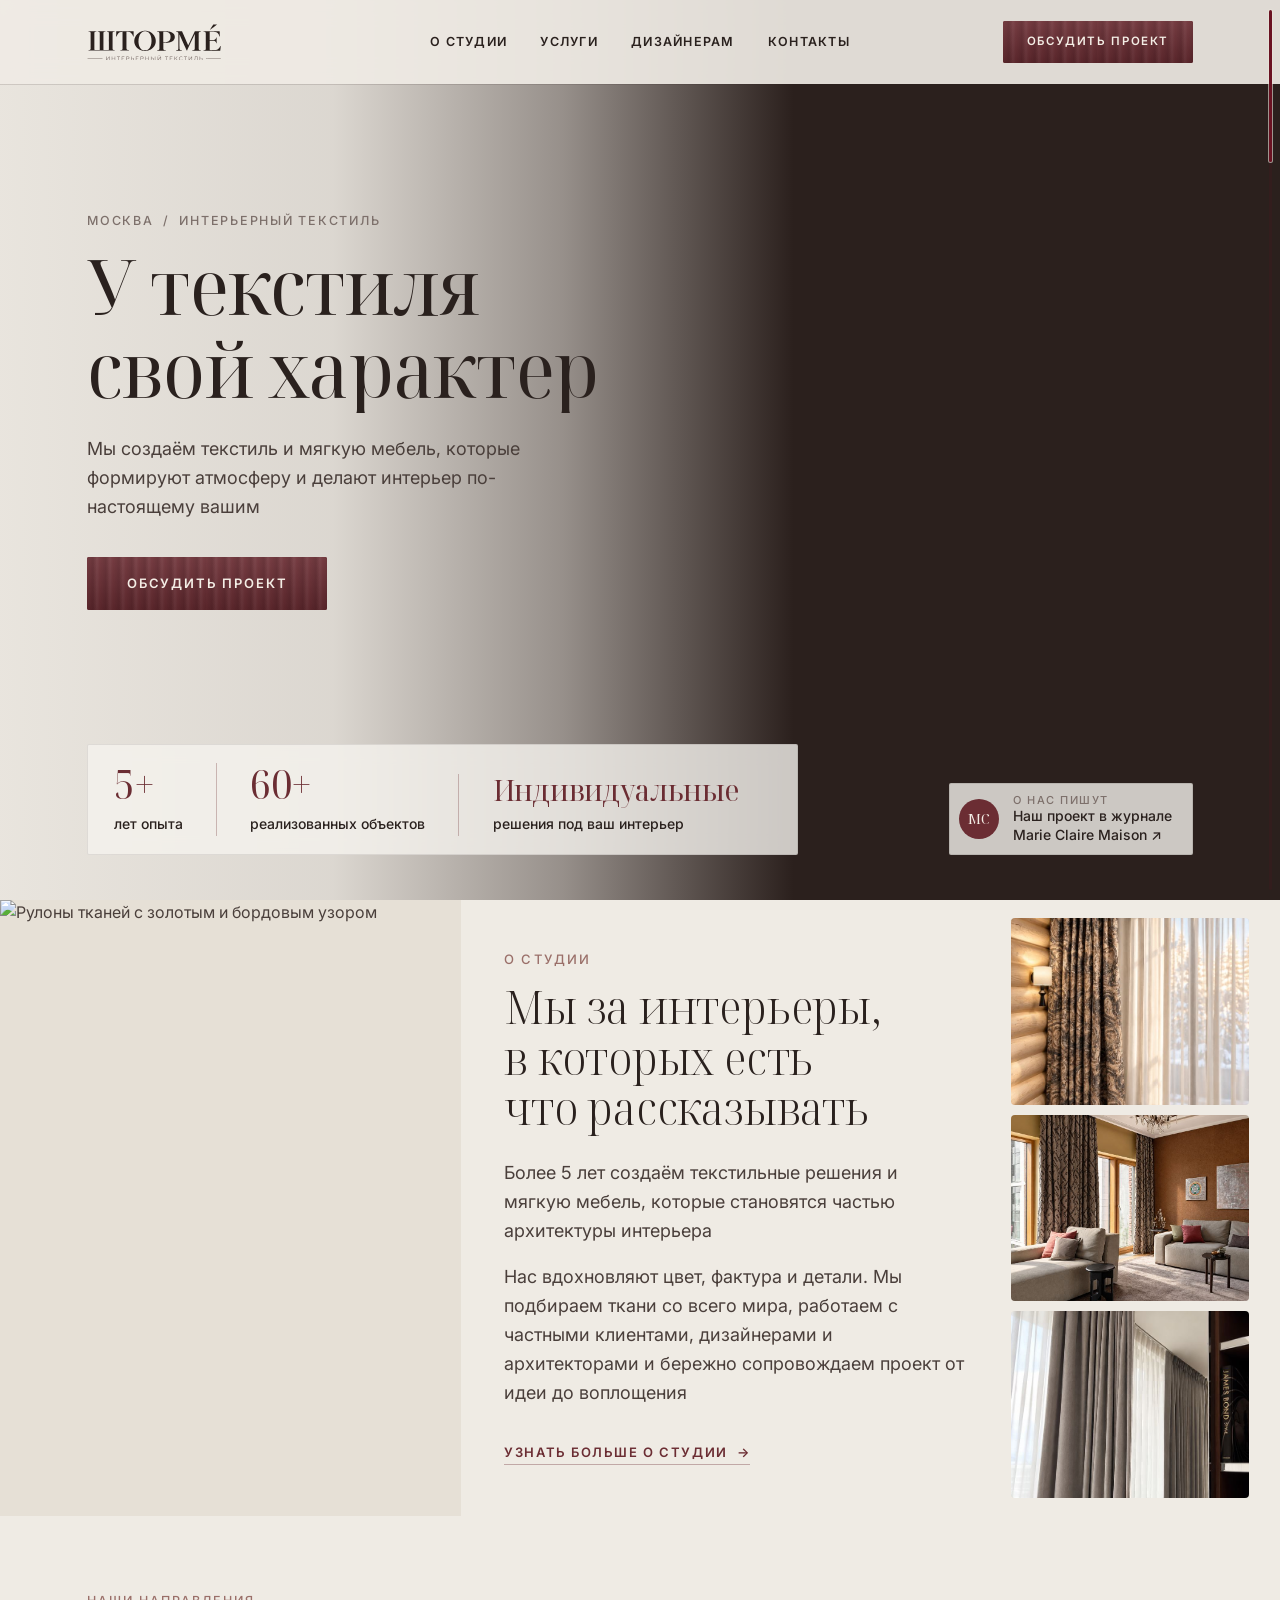
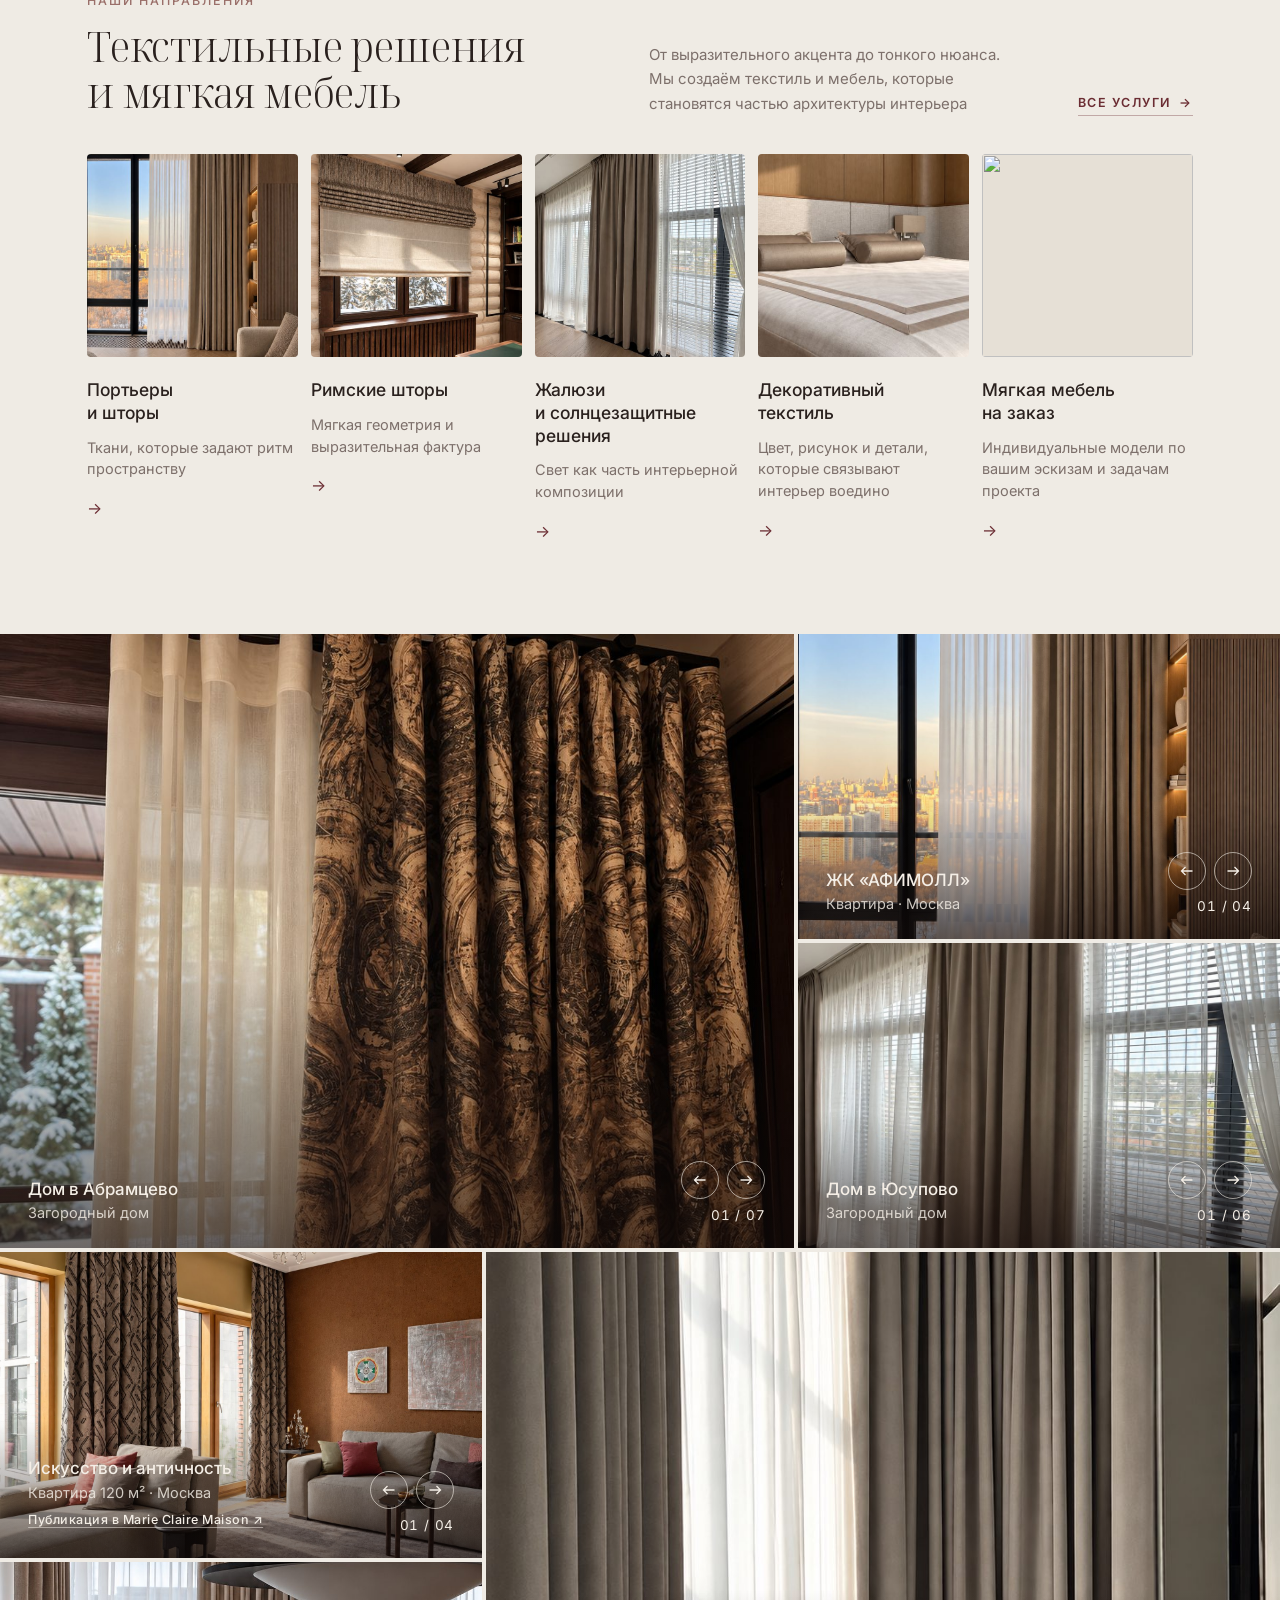
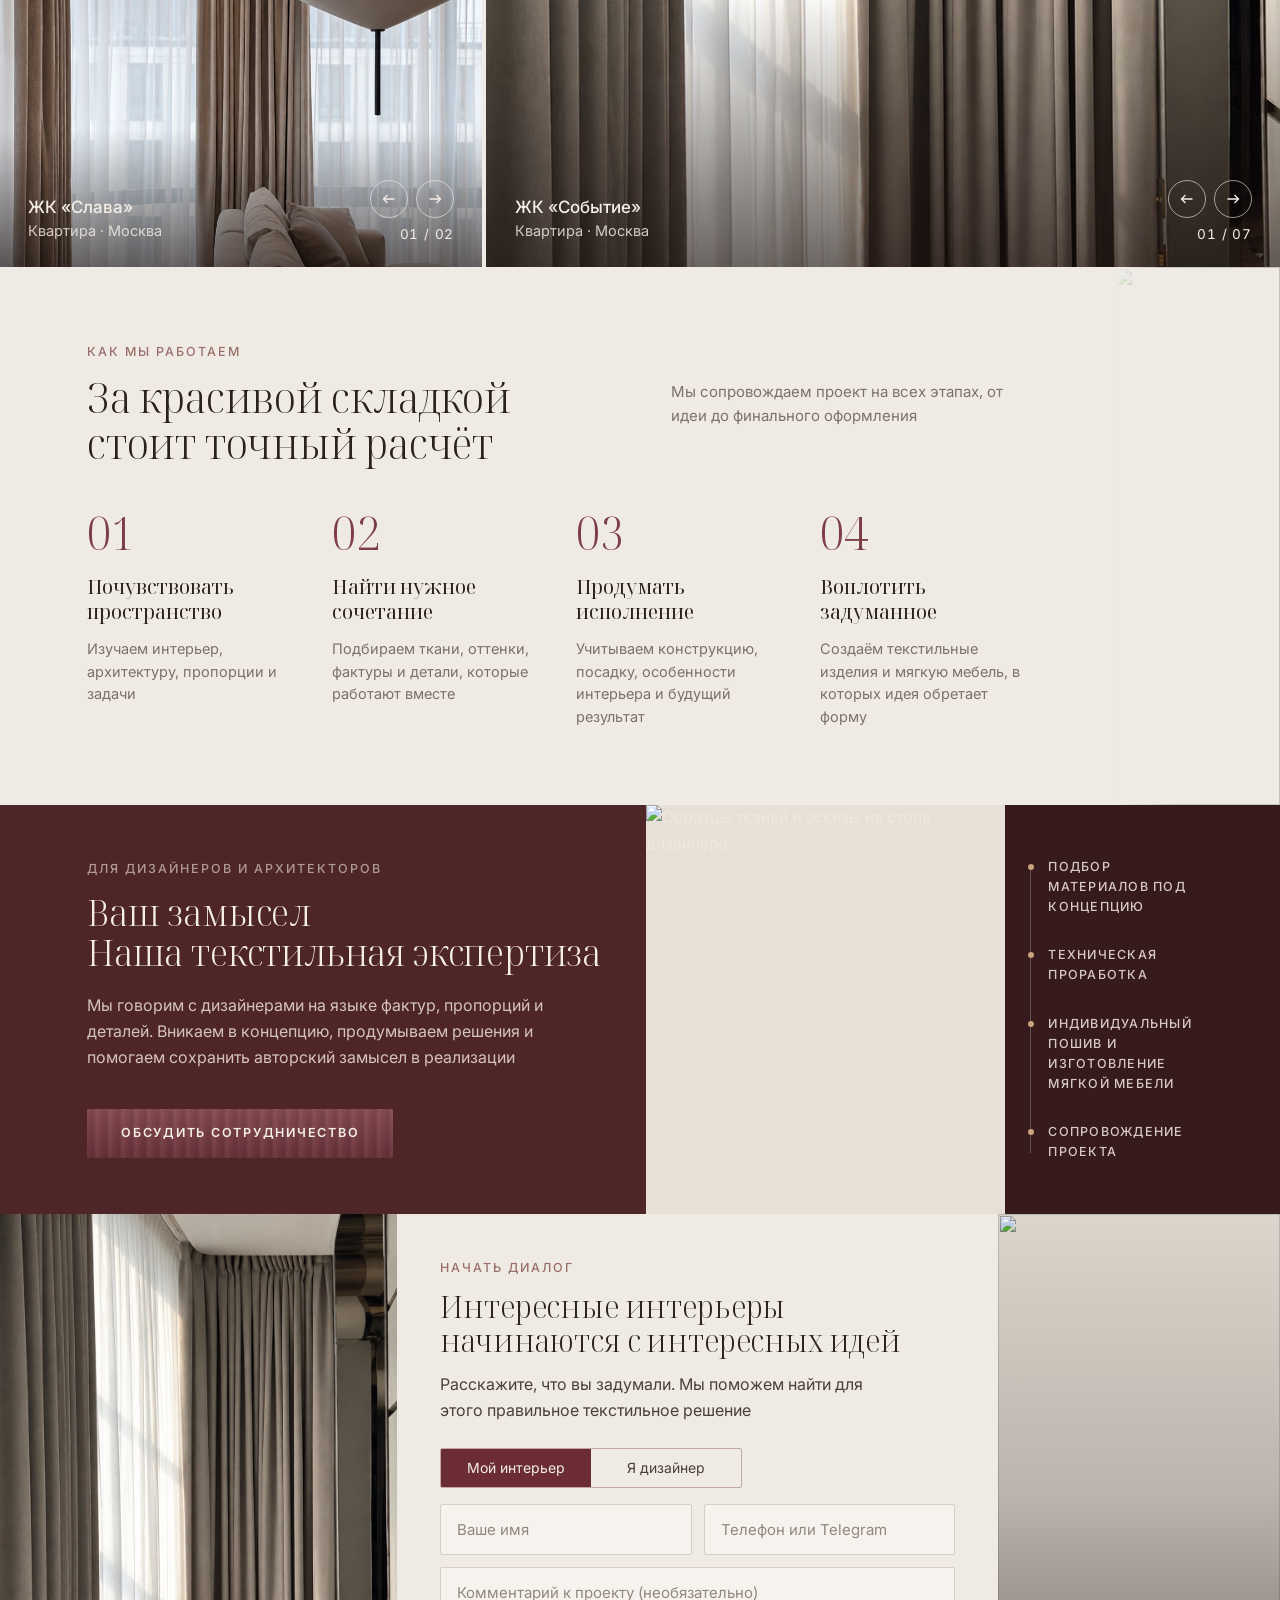
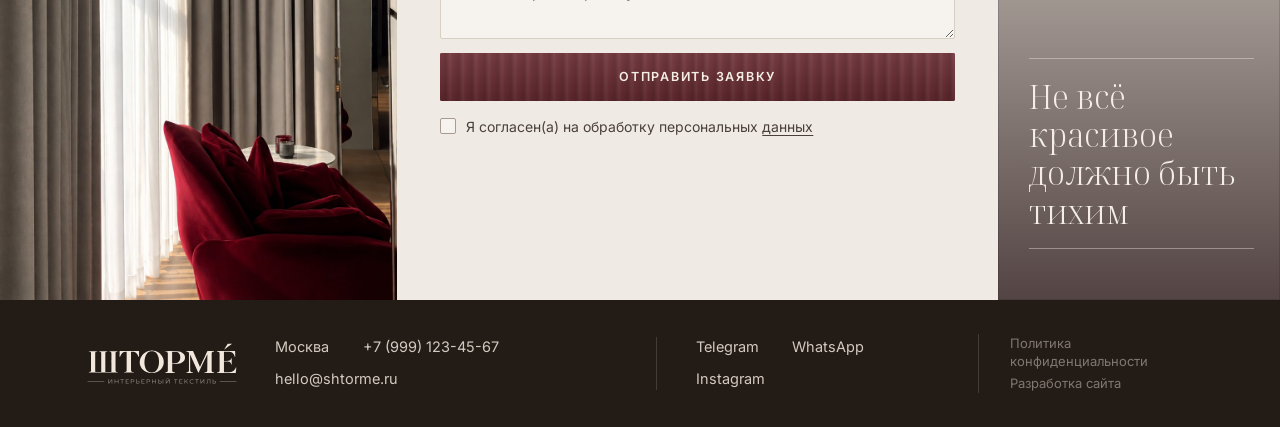
==== commit 2da58e7e: "Оставить на сайте только макет 2 Переключатель убран, корень и /v3/ перебрасывают на /v2/. Все три м" ====
--- a/index.html
+++ b/index.html
@@ -4,1010 +4,10 @@
 <meta charset="utf-8">
 <meta name="viewport" content="width=device-width, initial-scale=1">
 <meta name="robots" content="noindex, nofollow">
-<title>Шторме · салон штор · прототип</title>
-<meta name="description" content="Салон штор в Москве. Портьеры, римские шторы, ламбрекены, жалюзи, мягкая мебель и декоративный текстиль, сшитые индивидуально под ваш интерьер.">
-<script>document.documentElement.classList.add('js')</script>
-<link rel="preconnect" href="https://fonts.googleapis.com">
-<link rel="preconnect" href="https://fonts.gstatic.com" crossorigin>
-<link rel="preconnect" href="https://images.unsplash.com">
-<link rel="stylesheet" href="https://fonts.googleapis.com/css2?family=Alumni+Sans:wght@100..900&family=Noto+Serif+Display:ital,wdth,wght@0,62.5..100,300..700;1,62.5..100,300..700&display=swap">
-<link rel="stylesheet" href="https://cdn.jsdelivr.net/npm/lenis@1.3.23/dist/lenis.css">
-<style>
-:root{
-  --cream:#ECE6DD; --cream-2:#E2DACE;
-  --wine:#6A1222; --wine-deep:#3E0A14;
-  --ink:#1F1517; --muted:#6B5C58;
-  --line:rgba(106,18,34,.3); --hair:rgba(31,21,23,.14);
-  --hh:52px;
-  --pad:clamp(16px,1.6vw,28px);
-  --f-disp:'Alumni Sans','Oswald','Arial Narrow',sans-serif;
-  --f-serif:'Noto Serif Display','Times New Roman',serif;
-  --ease:cubic-bezier(.16,1,.3,1);
-  --ih:80px;
-}
-*{box-sizing:border-box;margin:0;padding:0}
-html{background:var(--cream)}
-body{background:var(--cream);color:var(--ink);font-family:var(--f-serif);font-stretch:80%;-webkit-font-smoothing:antialiased;overflow-x:hidden}
-img{display:block;max-width:100%}
-a{color:inherit;text-decoration:none}
-ul{list-style:none}
-button{font:inherit;color:inherit;background:none;border:0;cursor:pointer}
-[hidden]{display:none !important}
-:focus-visible{outline:2px solid currentColor;outline-offset:3px}
-.is-locked,.is-locked body{overflow:hidden}
-.skip{position:fixed;left:8px;top:-80px;z-index:300;background:var(--wine);color:var(--cream);padding:10px 14px;font:600 14px/1 var(--f-disp);letter-spacing:.12em;text-transform:uppercase}
-.skip:focus{top:8px}
-.sr{position:absolute;width:1px;height:1px;overflow:hidden;clip:rect(0 0 0 0);white-space:nowrap}
-
-/* ---------- Загрузчик ---------- */
-.loader{position:fixed;inset:0;z-index:200;display:grid;place-items:center;background:var(--cream)}
-.ld-box{width:min(32vw,420px)}
-.ld-frame{position:relative;aspect-ratio:1.6}
-.ld-img{position:absolute;inset:5px;overflow:hidden;background:var(--cream-2)}
-.ld-img img{position:absolute;inset:0;width:100%;height:100%;object-fit:cover;opacity:0}
-.ld-img img.on{opacity:1}
-.c{position:absolute;width:15%;height:17%;border:0 solid var(--wine)}
-.c.tl{top:0;left:0;border-top-width:1px;border-left-width:1px}
-.c.tr{top:0;right:0;border-top-width:1px;border-right-width:1px}
-.c.bl{bottom:0;left:0;border-bottom-width:1px;border-left-width:1px}
-.c.br{bottom:0;right:0;border-bottom-width:1px;border-right-width:1px}
-.ld-meta{display:flex;justify-content:space-between;align-items:baseline;margin-top:12px;color:var(--wine)}
-.ld-name{font:600 13px/1 var(--f-disp);letter-spacing:.24em;font-stretch:normal}
-.ld-pct{font:400 13px/1 var(--f-serif);font-variant-numeric:tabular-nums}
-
-/* ---------- Переключатель макетов ---------- */
-.sw{position:fixed;left:16px;bottom:16px;z-index:140;display:flex;gap:2px;padding:3px;border-radius:999px;background:rgba(31,21,23,.72);-webkit-backdrop-filter:blur(10px);backdrop-filter:blur(10px);font:500 12px/1 system-ui,-apple-system,'Segoe UI',sans-serif;font-stretch:normal}
-.sw a{padding:8px 12px;white-space:nowrap;border-radius:999px;color:rgba(236,230,221,.75);transition:background-color .3s,color .3s}
-.sw a[aria-current]{background:var(--cream);color:var(--ink)}
-.hoverable .sw a:not([aria-current]):hover{color:var(--cream)}
-@media (max-width:900px){.sw{left:50%;transform:translateX(-50%)}}
-
-/* ---------- Шапка ---------- */
-.hdr{position:fixed;inset:0 0 auto;z-index:100;height:var(--hh);display:grid;grid-template-columns:1fr auto 1fr;align-items:center;padding:0 var(--pad);background:var(--cream);color:var(--wine);border-bottom:1px solid var(--line);transition:background-color .5s var(--ease),color .5s var(--ease),border-color .5s var(--ease)}
-.hdr.is-dark{background:var(--wine);color:var(--cream);border-color:rgba(236,230,221,.22)}
-.logo{font:600 15px/1 var(--f-disp);letter-spacing:.28em;font-stretch:normal;justify-self:start}
-.logo sup{font-size:.55em;letter-spacing:0;margin-left:1px}
-.nav,.hdr-r{display:flex;gap:clamp(14px,2vw,34px)}
-.hdr-r{justify-self:end}
-
-/* «Штора»: заливка опускается сверху и уходит вниз. Фирменный ховер ссылок */
-.hv{position:relative;display:inline-flex;align-items:center;padding:7px 9px;margin:-7px -9px;font:500 14px/1 var(--f-disp);letter-spacing:.16em;text-transform:uppercase;font-stretch:normal;--hv-bg:var(--wine);--hv-fg:var(--cream)}
-.hdr.is-dark .hv{--hv-bg:var(--cream);--hv-fg:var(--wine)}
-.hv::before{content:'';position:absolute;inset:0;background:var(--hv-bg);transform:scaleY(0);transform-origin:bottom;transition:transform .55s var(--ease)}
-.hv>span{position:relative;z-index:1;transition:color .35s var(--ease)}
-.hoverable .hv:hover::before,.hv:focus-visible::before{transform:scaleY(1);transform-origin:top}
-.hoverable .hv:hover>span,.hv:focus-visible>span{color:var(--hv-fg)}
-
-/* Та же штора на кнопках-«пилюлях» */
-.btn{position:relative;overflow:hidden;display:inline-flex;align-items:center;gap:.8em;padding:16px 26px;border-radius:999px;font:600 13px/1 var(--f-disp);font-stretch:normal;letter-spacing:.16em;text-transform:uppercase;--b-bg:var(--wine-deep);--b-fg:var(--cream)}
-.btn::before{content:'';position:absolute;inset:0;background:var(--b-bg);transform:scaleY(0);transform-origin:bottom;transition:transform .55s var(--ease)}
-.btn>span{position:relative;z-index:1;transition:color .35s var(--ease)}
-.hoverable .btn:hover::before,.btn:focus-visible::before{transform:scaleY(1);transform-origin:top}
-.hoverable .btn:hover>span,.btn:focus-visible>span{color:var(--b-fg)}
-
-/* Кнопка в скобках */
-.brk{display:inline-flex;align-items:center;gap:.6em;font:600 clamp(13px,.98vw,15px)/1 var(--f-disp);font-stretch:normal;letter-spacing:.16em;text-transform:uppercase;color:var(--wine)}
-.brk .br{display:inline-block;transition:transform .5s var(--ease)}
-.hoverable .brk:hover .br.l{transform:translateX(-6px)}
-.hoverable .brk:hover .br.r{transform:translateX(6px)}
-
-/* ---------- Первый экран ---------- */
-.hero{position:relative;display:flex;flex-direction:column;padding:calc(var(--hh) + clamp(14px,1.8vw,30px)) var(--pad) clamp(48px,6vw,110px)}
-.h-top{position:relative}
-.h-title{font:600 clamp(60px,13vw,250px)/.86 var(--f-disp);font-stretch:normal;letter-spacing:.005em;color:var(--wine);text-transform:uppercase}
-.h-title .ln{display:block;overflow:hidden;padding-bottom:.035em}
-.h-title .ln>span{display:block;will-change:transform}
-.h-title .l2{padding-left:15vw}
-.lbl{font:500 clamp(10.5px,.74vw,12px)/1.35 var(--f-serif);letter-spacing:.05em;text-transform:uppercase;color:var(--wine)}
-.price{font:400 clamp(11.5px,.82vw,13px)/1 var(--f-serif);color:var(--wine);font-variant-numeric:tabular-nums}
-.pic{position:relative;overflow:hidden;background:var(--cream-2)}
-.pic img{width:100%;height:100%;object-fit:cover}
-.h-coll{position:absolute;top:.3vw;right:0;display:grid;grid-template-columns:auto 8.6vw;gap:1vw;align-items:start}
-.h-coll .meta{display:flex;flex-direction:column;justify-content:space-between;height:100%;padding-bottom:.2vw;text-align:right}
-.h-coll .pic{aspect-ratio:1.75}
-.h-chip{position:absolute;left:0;bottom:1vw;display:grid;grid-template-columns:auto 5.4vw;gap:.9vw;align-items:stretch}
-.h-chip .meta{display:flex;flex-direction:column;justify-content:space-between}
-.h-chip .pic{aspect-ratio:1.4}
-.h-cta{position:absolute;right:0;bottom:1.4vw}
-.h-low{margin-top:clamp(28px,4vw,72px);display:grid;grid-template-columns:minmax(0,1fr) 23vw 19vw;gap:.8vw;align-items:end}
-.h-left{display:grid;grid-template-columns:1fr auto;align-items:stretch;gap:2vw;height:100%}
-.h-tag{align-self:end;font:600 clamp(13px,1vw,16px)/1.12 var(--f-disp);font-stretch:normal;letter-spacing:.07em;text-transform:uppercase;color:var(--wine)}
-.h-tag span{opacity:.6}
-.h-left .meta{display:flex;flex-direction:column;justify-content:space-between;align-items:flex-end;text-align:right}
-.h-big{aspect-ratio:1.78}
-.h-new .top{display:flex;justify-content:space-between;margin-bottom:.6vw}
-.h-new .row{display:grid;grid-template-columns:1fr 1fr;gap:.5vw}
-.h-new .pic{aspect-ratio:.98}
-
-/* ---------- Манифест ---------- */
-.manifesto{background:var(--wine);color:var(--cream);padding:clamp(110px,20vh,220px) var(--pad);display:grid;place-items:center;min-height:105vh}
-.m-text{max-width:27ch;text-align:center;font:350 clamp(26px,3.2vw,54px)/1.16 var(--f-serif);font-stretch:78%;letter-spacing:-.005em}
-.m-text em{font-style:italic;text-decoration:underline;text-decoration-thickness:1px;text-underline-offset:.16em}
-.inl{display:inline-block;width:1.45em;height:.86em;vertical-align:-.06em;margin:0 .06em;border-radius:.06em;overflow:hidden;background:rgba(236,230,221,.15)}
-.inl img{width:100%;height:100%;object-fit:cover}
-
-/* ---------- Общие заголовки секций ---------- */
-.sec{padding:clamp(72px,9vw,140px) var(--pad) 0}
-.sec-head{display:grid;grid-template-columns:minmax(0,1fr) minmax(0,22rem);gap:2rem;align-items:end;padding-bottom:18px;border-bottom:1px solid var(--hair);margin-bottom:clamp(20px,2.2vw,32px)}
-.sec-title{margin-top:14px;font:350 clamp(28px,2.9vw,50px)/1.04 var(--f-serif);font-stretch:76%;letter-spacing:-.01em;color:var(--ink)}
-.sec-title .ch{display:inline-block}
-.sec-desc{font:400 14px/1.5 var(--f-serif);color:var(--muted)}
-.eyebrow{font:500 12px/1.3 var(--f-serif);letter-spacing:.06em;text-transform:uppercase;color:var(--ink)}
-
-/* ---------- Изделия: каталог-пикер ---------- */
-.cat{padding-top:clamp(64px,8vw,120px)}
-.cat-head{display:grid;grid-template-columns:1fr minmax(0,22rem);gap:2rem;margin:0 var(--pad);padding-bottom:18px;border-bottom:1px solid var(--hair)}
-.cat-desc{font:400 14px/1.5 var(--f-serif);color:var(--muted)}
-.cat-stage{position:relative;height:calc(100vh + (var(--n) - 1) * 40vh)}
-.cat-sticky{position:sticky;top:0;height:100vh;overflow:hidden}
-.cat-band{position:absolute;left:0;right:0;top:calc(50% - var(--ih) / 2);height:var(--ih);background:var(--wine);z-index:1}
-.cat-layer{position:absolute;inset:0;z-index:2;pointer-events:none}
-.cat-layer.base{color:var(--ink);-webkit-mask-image:linear-gradient(to bottom,transparent 10%,#000 33%,#000 calc(50% - var(--ih) / 2),transparent calc(50% - var(--ih) / 2),transparent calc(50% + var(--ih) / 2),#000 calc(50% + var(--ih) / 2),#000 67%,transparent 90%);mask-image:linear-gradient(to bottom,transparent 10%,#000 33%,#000 calc(50% - var(--ih) / 2),transparent calc(50% - var(--ih) / 2),transparent calc(50% + var(--ih) / 2),#000 calc(50% + var(--ih) / 2),#000 67%,transparent 90%)}
-.cat-layer.hi{color:var(--cream);z-index:3;clip-path:inset(calc(50% - var(--ih) / 2) 0 calc(50% - var(--ih) / 2) 0)}
-.cat-track{position:absolute;left:0;right:0;top:50%;will-change:transform}
-.cat-track li{height:1.22em;display:flex;justify-content:center;align-items:center;font:350 clamp(30px,3.8vw,60px)/1 var(--f-serif);font-stretch:76%;letter-spacing:-.005em;white-space:nowrap}
-.cat-track sup{font:500 11px/1 var(--f-disp);font-stretch:normal;letter-spacing:.08em;margin-left:.4em;align-self:flex-start;margin-top:1.05em}
-.cat-base-list a{pointer-events:auto}
-.cat-pic{position:absolute;z-index:4;overflow:hidden;background:var(--cream-2);box-shadow:0 18px 40px -22px rgba(62,10,20,.45)}
-.cat-pic img{position:absolute;inset:0;width:100%;height:100%;object-fit:cover;opacity:0;transform:scale(1.08);transition:opacity .6s var(--ease),transform 1.1s var(--ease)}
-.cat-pic img.on{opacity:1;transform:none}
-.cat-pic.l{left:10vw;top:calc(50% - 6.6vw);width:11.5vw;aspect-ratio:1.28;transform:rotate(-3deg)}
-.cat-pic.r{right:9.5vw;top:calc(50% - 8.6vw);width:10.5vw;aspect-ratio:.8;transform:rotate(2.4deg)}
-.cat-foot{position:absolute;z-index:5;left:var(--pad);right:var(--pad);bottom:clamp(20px,5vh,48px);display:flex;justify-content:space-between;align-items:flex-end;gap:24px}
-.cat-info{max-width:24rem}
-.cat-num{font:500 12px/1 var(--f-serif);letter-spacing:.06em;color:var(--wine);font-variant-numeric:tabular-nums}
-.cat-now{margin-top:8px;font:400 15px/1.45 var(--f-serif);color:var(--ink)}
-
-/* ---------- Проекты ---------- */
-.room{position:relative;aspect-ratio:2.2;overflow:hidden;background:#2B201D}
-.slide{position:absolute;inset:0;display:grid;grid-template-columns:repeat(3,minmax(0,1fr));gap:4px;background:var(--cream)}
-.shot{position:relative;overflow:hidden;margin:0;background:#2B201D}
-.slide img{width:100%;height:100%;object-fit:cover}
-.slide::after{content:'';position:absolute;inset:auto 0 0 0;height:34%;background:linear-gradient(to top,rgba(31,21,23,.5),rgba(31,21,23,0));pointer-events:none}
-.spot{position:absolute;left:0;top:0;z-index:3;display:flex;align-items:center;gap:9px;padding:5px 14px 5px 5px;border-radius:999px;background:rgba(236,230,221,.84);-webkit-backdrop-filter:blur(8px);backdrop-filter:blur(8px);color:var(--ink);text-align:left;white-space:nowrap;transform:translate(-15px,-50%)}
-.spot.l{flex-direction:row-reverse;padding:5px 5px 5px 14px;text-align:right;transform:translate(calc(-100% + 15px),-50%)}
-.spot-dot{width:20px;height:20px;border-radius:50%;background:rgba(106,18,34,.14);display:grid;place-items:center;flex:none}
-.spot-dot i{width:6px;height:6px;border-radius:50%;background:var(--wine)}
-.spot b{display:block;font:500 12.5px/1.2 var(--f-serif)}
-.spot small{display:block;font:400 11px/1.3 var(--f-serif);color:var(--muted)}
-.room-cap,.room-nav{position:absolute;z-index:4;bottom:clamp(14px,1.6vw,24px);color:var(--cream);font:400 13px/1 var(--f-serif)}
-.room-cap{left:clamp(14px,1.8vw,26px);display:flex;align-items:center;flex-wrap:wrap;gap:10px 16px}
-.room-nav{right:clamp(14px,1.8vw,26px);display:flex;align-items:center;gap:14px;font-variant-numeric:tabular-nums}
-.room-nav button,.pv-nav button{width:34px;height:34px;border:1px solid rgba(236,230,221,.5);border-radius:50%;display:grid;place-items:center;font:400 14px/1 var(--f-serif);transition:background-color .35s var(--ease),color .35s var(--ease)}
-.hoverable .room-nav button:hover,.hoverable .pv-nav button:hover{background:var(--cream);color:var(--ink)}
-.room-open{padding:8px 13px 9px;border:1px solid rgba(236,230,221,.5);border-radius:999px;font:400 12.5px/1 var(--f-serif);transition:background-color .35s var(--ease),color .35s var(--ease)}
-.hoverable .room-open:hover{background:var(--cream);color:var(--ink)}
-
-.pj-bar{display:flex;justify-content:space-between;align-items:center;gap:16px;margin:clamp(40px,4.4vw,72px) 0 clamp(16px,1.6vw,24px)}
-.pills{display:flex;flex-wrap:wrap;gap:8px}
-.pill{padding:8px 14px 9px;border:1px solid rgba(31,21,23,.28);border-radius:999px;font:400 13px/1 var(--f-serif);color:var(--ink);transition:background-color .35s var(--ease),color .35s var(--ease),border-color .35s var(--ease)}
-.pill span{opacity:.55;margin-left:.2em}
-.pill.is-on{background:var(--ink);border-color:var(--ink);color:var(--cream)}
-.hoverable .pill:not(.is-on):hover{border-color:var(--ink)}
-.pj-count{font:400 13px/1 var(--f-serif);color:var(--muted);white-space:nowrap}
-.pj-grid{display:grid;grid-template-columns:repeat(3,minmax(0,1fr));gap:clamp(32px,3vw,52px) clamp(10px,1.1vw,18px)}
-.pj{cursor:pointer}
-.pj-open{display:block;width:100%;text-align:left}
-.pj-pic{position:relative;display:block;aspect-ratio:4/5;overflow:hidden;background:var(--cream-2)}
-.pj-pic img{width:100%;height:100%;object-fit:cover;transition:transform 1.2s var(--ease)}
-.hoverable .pj:hover .pj-pic img{transform:scale(1.04)}
-.card-n,.pj-cnt{position:absolute;font:400 12px/1 var(--f-serif);color:var(--ink);background:rgba(236,230,221,.8);padding:4px 6px 5px;border-radius:3px}
-.card-n{left:12px;top:12px}
-.pj-cnt{left:12px;bottom:12px}
-.pj-go{position:absolute;right:12px;bottom:12px;padding:8px 13px 9px;border-radius:999px;background:var(--wine);color:var(--cream);font:400 12.5px/1 var(--f-serif);transform:translateY(calc(100% + 16px));transition:transform .6s var(--ease)}
-.hoverable .pj:hover .pj-go,.pj-open:focus-visible .pj-go{transform:none}
-.card-t{margin-top:14px;font:400 clamp(17px,1.35vw,22px)/1.2 var(--f-serif);font-stretch:80%;color:var(--ink)}
-.card-m{margin-top:5px;font:400 12.5px/1.4 var(--f-serif);color:var(--muted)}
-.pj-pub{margin-top:8px;font:400 12.5px/1.4 var(--f-serif)}
-.pj-pub a,.pv-made a{color:var(--wine);text-decoration:underline;text-underline-offset:.2em}
-.pv-made a{color:inherit}
-.pj-made{margin-top:10px;padding-top:10px;border-top:1px solid var(--hair);font:400 13px/1.45 var(--f-serif);color:var(--ink)}
-
-/* Просмотр проекта */
-.pv{position:fixed;inset:0;z-index:150;display:grid;grid-template-rows:auto minmax(0,1fr) auto;gap:clamp(12px,1.4vw,20px);padding:clamp(14px,1.6vw,26px) var(--pad);background:var(--ink);color:var(--cream)}
-.pv .hv{--hv-bg:var(--cream);--hv-fg:var(--ink)}
-.pv-top,.pv-bot{display:flex;justify-content:space-between;align-items:flex-end;gap:24px}
-.pv-t{font:350 clamp(24px,2.2vw,38px)/1.05 var(--f-serif);font-stretch:76%}
-.pv-m,.pv-made{margin-top:6px;font:400 13px/1.45 var(--f-serif);opacity:.72}
-.pv-made{margin-top:0;max-width:40rem}
-.pv-stage{position:relative;overflow:hidden}
-.pv-stage img{position:absolute;inset:0;width:100%;height:100%;object-fit:contain}
-.pv-nav{display:flex;align-items:center;gap:14px;font:400 13px/1 var(--f-serif);font-variant-numeric:tabular-nums}
-
-/* ---------- Этапы ---------- */
-#process .sec-head{border-bottom:0}
-.steps-box{position:relative;padding-top:clamp(28px,3vw,48px)}
-.steps{list-style:none;display:grid;grid-template-columns:repeat(4,minmax(0,1fr));gap:clamp(20px,2.4vw,44px)}
-.steps-line{position:absolute;left:0;right:0;top:0;height:1px;background:var(--hair)}
-.steps-line i{position:absolute;inset:0;background:var(--wine);transform-origin:left}
-.st-n{display:block;overflow:hidden;font:600 clamp(56px,6.2vw,108px)/.9 var(--f-disp);font-stretch:normal;color:var(--wine)}
-.st-n span{display:block}
-.st-t{margin-top:clamp(16px,1.6vw,26px);font:400 clamp(18px,1.5vw,24px)/1.15 var(--f-serif);font-stretch:78%}
-.st-d{margin-top:10px;max-width:26ch;font:400 14px/1.5 var(--f-serif);color:var(--muted)}
-
-/* ---------- Заявка ---------- */
-.rq{margin-top:clamp(90px,11vw,170px);background:var(--wine);color:var(--cream);padding:clamp(72px,9vw,140px) var(--pad)}
-.rq-grid{display:grid;grid-template-columns:minmax(0,1fr) minmax(0,1.05fr);gap:clamp(32px,6vw,120px)}
-.rq .eyebrow,.foot .eyebrow{color:inherit;opacity:.7}
-.rq-title{margin-top:18px;max-width:17ch;font:350 clamp(28px,2.9vw,50px)/1.06 var(--f-serif);font-stretch:76%;letter-spacing:-.01em}
-.rq-lead{margin-top:20px;max-width:30rem;font:400 15px/1.55 var(--f-serif);opacity:.8}
-.rq-contacts{margin-top:clamp(32px,4vw,64px);display:flex;flex-wrap:wrap;gap:10px 28px;font:400 14px/1.4 var(--f-serif)}
-.rq-contacts a{text-decoration:underline;text-decoration-color:rgba(236,230,221,.4);text-underline-offset:.25em}
-.seg{position:relative;display:inline-grid;grid-template-columns:1fr 1fr;padding:4px;border:1px solid rgba(236,230,221,.35);border-radius:999px}
-.seg input{position:absolute;opacity:0;pointer-events:none}
-.seg label{position:relative;z-index:1;padding:10px 20px 11px;border-radius:999px;font:400 14px/1 var(--f-serif);text-align:center;cursor:pointer;transition:color .4s var(--ease)}
-.seg input:checked+label{color:var(--wine)}
-.seg input:focus-visible+label{outline:2px solid var(--cream);outline-offset:2px}
-.seg-ind{position:absolute;top:4px;bottom:4px;left:4px;width:calc(50% - 4px);border-radius:999px;background:var(--cream);transition:transform .55s var(--ease)}
-.seg.is-d .seg-ind{transform:translateX(100%)}
-.f2{display:grid;grid-template-columns:1fr 1fr;gap:0 clamp(16px,2vw,32px)}
-.fld{display:block;margin-top:clamp(22px,2.2vw,32px)}
-.fld-l{display:block;font:500 11px/1.3 var(--f-serif);letter-spacing:.08em;text-transform:uppercase;opacity:.7}
-.fld input,.fld textarea{display:block;width:100%;margin-top:8px;padding:8px 0 10px;background:none;border:0;border-bottom:1px solid rgba(236,230,221,.35);border-radius:0;color:var(--cream);font:400 17px/1.3 var(--f-serif);font-stretch:85%;outline:none;transition:border-color .3s var(--ease),box-shadow .3s var(--ease)}
-.fld textarea{resize:vertical;min-height:76px}
-.fld input:focus,.fld textarea:focus{border-color:var(--cream);box-shadow:0 1px 0 var(--cream)}
-.fld input::placeholder,.fld textarea::placeholder{color:rgba(236,230,221,.4)}
-.fld input[aria-invalid="true"]{border-color:#F7C9BE;box-shadow:0 1px 0 #F7C9BE}
-.err{display:block;margin-top:7px;font:400 12.5px/1.3 var(--f-serif);color:#F7C9BE}
-.chips{display:flex;flex-wrap:wrap;gap:8px;margin-top:12px}
-.chip{position:relative}
-.chip input{position:absolute;opacity:0;pointer-events:none}
-.chip span{display:inline-block;padding:8px 14px 9px;border:1px solid rgba(236,230,221,.35);border-radius:999px;font:400 13px/1 var(--f-serif);cursor:pointer;transition:background-color .35s var(--ease),color .35s var(--ease),border-color .35s var(--ease)}
-.hoverable .chip:hover span{border-color:var(--cream)}
-.chip input:checked+span{background:var(--cream);border-color:var(--cream);color:var(--wine)}
-.chip input:focus-visible+span{outline:2px solid var(--cream);outline-offset:2px}
-.agree{display:flex;gap:12px;align-items:flex-start;margin-top:26px;font:400 13px/1.45 var(--f-serif);cursor:pointer}
-.agree input{appearance:none;-webkit-appearance:none;flex:none;width:18px;height:18px;margin-top:1px;border:1px solid rgba(236,230,221,.6);border-radius:3px;display:grid;place-items:center;cursor:pointer}
-.agree input:checked{background:var(--cream);border-color:var(--cream)}
-.agree input:checked::after{content:'';width:9px;height:5px;border:solid var(--wine);border-width:0 0 1.5px 1.5px;transform:translateY(-1px) rotate(-45deg)}
-.agree input[aria-invalid="true"]{border-color:#F7C9BE}
-.agree a{text-decoration:underline;text-underline-offset:.2em}
-.rq .btn{margin-top:30px;background:var(--cream);color:var(--wine)}
-.rq-ok{outline:none}
-.rq-ok h3{font:350 clamp(28px,2.6vw,44px)/1.06 var(--f-serif);font-stretch:76%}
-.rq-ok p{margin-top:14px;max-width:30rem;font:400 15px/1.55 var(--f-serif);opacity:.8}
-.rq-ok small{display:block;margin-top:10px;font:400 12.5px/1.4 var(--f-serif);opacity:.55}
-.rq-ok .brk{margin-top:28px;color:var(--cream)}
-
-/* ---------- Дизайнерам ---------- */
-.ds{padding:clamp(90px,11vw,170px) var(--pad) 0}
-.ds-grid{display:grid;grid-template-columns:minmax(0,1.1fr) minmax(0,.75fr) minmax(0,.9fr);gap:clamp(24px,3vw,56px);align-items:start}
-.ds-title{margin-top:18px;font:350 clamp(28px,2.9vw,50px)/1.06 var(--f-serif);font-stretch:76%;letter-spacing:-.01em;color:var(--ink)}
-.ds-title em{font-style:italic;color:var(--wine)}
-.ds-lead{margin-top:20px;max-width:30rem;font:400 15px/1.55 var(--f-serif);color:var(--muted)}
-.ds .brk{margin-top:34px}
-.ds-pic{aspect-ratio:.8}
-.ds-list{padding-top:4px}
-.ds-list li{display:grid;grid-template-columns:2.4em 1fr;gap:10px;padding:18px 0;border-top:1px solid var(--hair);font:400 clamp(16px,1.3vw,20px)/1.25 var(--f-serif);font-stretch:80%}
-.ds-list li:last-child{border-bottom:1px solid var(--hair)}
-.ds-list span{font:500 12px/1.7 var(--f-serif);color:var(--wine);font-variant-numeric:tabular-nums}
-
-/* ---------- Футер ---------- */
-.foot{margin-top:clamp(90px,11vw,170px);background:var(--wine-deep);color:var(--cream);padding:clamp(56px,7vw,110px) var(--pad) 0;overflow:hidden}
-.f-grid{display:grid;grid-template-columns:minmax(0,1.3fr) repeat(3,minmax(0,.5fr));gap:clamp(24px,3vw,56px)}
-.f-call{font:350 clamp(26px,2.4vw,42px)/1.12 var(--f-serif);font-stretch:78%}
-.f-call em{font-style:italic;opacity:.72}
-.foot .btn{margin-top:26px;border:1px solid rgba(236,230,221,.4);--b-bg:var(--cream);--b-fg:var(--wine-deep)}
-.f-col h3{font:500 11px/1.3 var(--f-serif);letter-spacing:.08em;text-transform:uppercase;opacity:.6;margin-bottom:14px}
-.f-col li{font:400 15px/1.9 var(--f-serif)}
-.hoverable .f-col a:hover{text-decoration:underline;text-underline-offset:.2em}
-.f-legal{display:flex;justify-content:space-between;gap:16px;margin-top:clamp(40px,5vw,80px);padding-top:16px;border-top:1px solid rgba(236,230,221,.18);font:400 12.5px/1.4 var(--f-serif);opacity:.7}
-.f-mark{display:flex;justify-content:space-between;margin-top:2vw;font:300 clamp(80px,23vw,420px)/.74 var(--f-serif);font-stretch:68%;letter-spacing:-.01em;overflow:hidden;padding-top:.04em}
-.f-mark span{display:inline-block}
-
-/* ---------- Начальные состояния анимаций (только при JS) ---------- */
-.js .hdr{opacity:0}
-.js .h-fade{opacity:0}
-.js .h-pic{clip-path:inset(100% 0 0 0)}
-.js .h-cta .txt{opacity:0}
-.js .spot{opacity:0}
-
-/* ---------- Адаптив ---------- */
-@media (max-width:900px){
-  .nav,.hv-tel{display:none}
-  .ld-box{width:62vw}
-  .hdr{grid-template-columns:1fr auto}
-  .h-title{font-size:17vw}
-  .h-title .l2{padding-left:8vw}
-  .h-coll,.h-chip,.h-cta{position:static}
-  .h-top{display:grid;grid-template-columns:1fr 1fr;gap:18px 14px}
-  .h-title{grid-column:1/-1}
-  .h-coll{grid-template-columns:1fr 1fr;grid-row:2}
-  .h-coll .meta{text-align:left}
-  .h-chip{grid-template-columns:1fr 1fr;grid-row:2}
-  .h-cta{grid-column:1/-1;justify-content:flex-start}
-  .h-low{grid-template-columns:1fr;gap:16px;padding-top:28px}
-  .h-left{grid-template-columns:1fr;gap:12px}
-  .h-left .meta{flex-direction:row;align-items:baseline;text-align:left;gap:12px}
-  .cat-head,.sec-head{grid-template-columns:1fr;gap:10px}
-  .cat-track li{font-size:7.4vw}
-  .cat-pic.l{left:5vw;width:32vw;top:9%}
-  .cat-pic.r{right:5vw;width:24vw;top:auto;bottom:24%}
-  .cat-foot{flex-direction:column;align-items:flex-start;gap:14px}
-  .room{aspect-ratio:.8}
-  .slide{grid-template-columns:1fr}
-  .shot:not(:first-child){display:none}
-  .room-nav{top:14px;bottom:auto}
-  .room-cap{right:clamp(14px,1.8vw,26px)}
-  .spot,.spot.l{padding:5px;transform:translate(-50%,-50%)}
-  .spot .txt{display:none}
-  .pj-bar{flex-direction:column;align-items:flex-start}
-  .pj-grid{grid-template-columns:repeat(2,minmax(0,1fr))}
-  .pv-top,.pv-bot{flex-direction:column;align-items:flex-start;gap:12px}
-  .pv-top{flex-direction:column-reverse}
-  .steps{grid-template-columns:1fr 1fr;row-gap:44px}
-  .rq-grid,.ds-grid{grid-template-columns:1fr}
-  .ds-pic{aspect-ratio:1.3}
-  .f-grid{grid-template-columns:1fr 1fr}
-  .f-cta{grid-column:1/-1}
-  .f-legal{flex-direction:column}
-}
-@media (max-width:600px){
-  .pj-grid,.steps,.f2{grid-template-columns:1fr}
-}
-@media (prefers-reduced-motion:reduce){
-  .js .hdr,.js .h-fade,.js .h-cta .txt,.js .spot{opacity:1 !important}
-  .js .h-pic{clip-path:none !important}
-  .cat-pic img{transition:none}
-}
-</style>
+<title>Шторме · интерьерный текстиль</title>
+<!-- Макет 1 выключен, макеты сохранены в ветке all-mockups. Отсюда сразу на действующий макет -->
+<meta http-equiv="refresh" content="0; url=./v2/">
+<script>location.replace('./v2/' + location.hash)</script>
 </head>
-<body>
-<a class="skip" href="#main">К содержимому</a>
-
-<!-- Загрузчик -->
-<div class="loader" id="loader" aria-hidden="true">
-  <div class="ld-box">
-    <div class="ld-frame">
-      <div class="ld-img" id="ldImgs"></div>
-      <i class="c tl"></i><i class="c tr"></i><i class="c bl"></i><i class="c br"></i>
-    </div>
-    <div class="ld-meta"><span class="ld-name">ШТОРМЕ</span><span class="ld-pct" id="ldPct">0%</span></div>
-  </div>
-</div>
-
-<nav class="sw" aria-label="Макеты"><a href="./" aria-current="page">Макет 1</a><a href="v2/">Макет 2</a><a href="v3/">Макет 3</a></nav>
-
-<header class="hdr" id="hdr">
-  <a class="logo" href="#main" aria-label="Шторме, на главную">ШТОРМЕ<sup>°</sup></a>
-  <nav class="nav" aria-label="Основное меню">
-    <a class="hv" href="#catalog"><span>Изделия</span></a>
-    <a class="hv" href="#projects"><span>Проекты</span></a>
-    <a class="hv" href="#process"><span>Как работаем</span></a>
-    <a class="hv" href="#designers"><span>Дизайнерам</span></a>
-  </nav>
-  <div class="hdr-r">
-    <a class="hv hv-tel" href="tel:+79991234567"><span>+7 999 123-45-67</span></a>
-    <a class="hv" href="#request"><span>Оставить заявку</span></a>
-  </div>
-</header>
-
-<main id="main">
-  <!-- Первый экран -->
-  <section class="hero" aria-labelledby="heroTitle">
-    <div class="h-top">
-      <h1 class="h-title" id="heroTitle">
-        <span class="ln"><span>Шторы</span></span>
-        <span class="ln l2"><span>на заказ/</span></span>
-      </h1>
-
-      <a class="h-coll" href="#projects">
-        <span class="meta h-fade"><span class="lbl">5+ лет<br>опыта</span><span class="lbl">60+ объектов</span></span>
-        <span class="pic h-pic"><img src="https://images.unsplash.com/photo-1784219346295-9f71582558c4?auto=format&amp;fit=crop&amp;w=420&amp;q=75" alt="Тёмно-бордовый бархат крупным планом"></span>
-      </a>
-
-      <a class="h-chip" href="#projects">
-        <span class="meta h-fade"><span class="lbl">Портьеры, тюль<br>ЖК «АФИМОЛЛ»</span><span class="price">Проект (03)</span></span>
-        <span class="pic h-pic"><img src="img/afimall/02-s.jpg" alt="Портьеры и тюль у панорамного окна"></span>
-      </a>
-
-      <a class="brk h-cta" href="#request"><span class="br l">[</span><span class="txt">Обсудить проект</span><span class="br r">]</span></a>
-    </div>
-
-    <div class="h-low">
-      <div class="h-left">
-        <p class="h-tag h-fade">Салон штор<br>в Москве<br><span>Каждое изделие<br>шьём под заказ</span></p>
-        <div class="meta h-fade"><span class="lbl">Портьеры с рисунком<br>Искусство и античность</span><span class="price">Проект (04)</span></div>
-      </div>
-      <a class="pic h-pic h-big" href="#projects"><img src="img/antique/02-s.jpg" alt="Гостиная с портьерами из ткани с рисунком"></a>
-      <div class="h-new">
-        <div class="top h-fade"><span class="lbl">Новые ткани</span><span class="lbl">//</span></div>
-        <div class="row">
-          <span class="pic h-pic"><img src="https://images.unsplash.com/photo-1591957974074-68daffbf8df8?auto=format&amp;fit=crop&amp;w=360&amp;q=75" alt="Мятый бархат пудрового оттенка"></span>
-          <span class="pic h-pic"><img src="https://images.unsplash.com/photo-1766684412414-57b272c62d45?auto=format&amp;fit=crop&amp;w=360&amp;q=75" alt="Подхват для штор с кистью"></span>
-        </div>
-      </div>
-    </div>
-  </section>
-
-  <!-- Манифест -->
-  <section class="manifesto" id="about" data-theme="dark" aria-label="О салоне">
-    <p class="m-text" id="mText">(Шторме) салон штор для интерьеров, <span class="inl"><img src="https://images.unsplash.com/photo-1688489307301-f6e3b15e01bd?auto=format&amp;fit=crop&amp;w=200&amp;q=75" alt="" loading="lazy"></span> в которых есть что рассказывать. Мы шьём текстиль <span class="inl"><img src="https://images.unsplash.com/photo-1628428988888-8a8e1c47ca9e?auto=format&amp;fit=crop&amp;w=200&amp;q=75" alt="" loading="lazy"></span> и мягкую мебель по вашим меркам, чтобы дом стал <em>по-настоящему вашим</em></p>
-  </section>
-
-  <!-- Изделия -->
-  <section class="cat" id="catalog" aria-labelledby="catTitle">
-    <div class="cat-head">
-      <h2 class="eyebrow" id="catTitle">(02) Что мы изготавливаем</h2>
-      <p class="cat-desc">Готовых изделий у нас нет. Подбираем ткань, снимаем мерки и шьём под ваш интерьер</p>
-    </div>
-    <div class="cat-stage" id="catStage">
-      <div class="cat-sticky">
-        <div class="cat-band"></div>
-        <div class="cat-layer base"><ul class="cat-track cat-base-list" id="catBase"></ul></div>
-        <div class="cat-layer hi" aria-hidden="true"><ul class="cat-track" id="catHi"></ul></div>
-        <div class="cat-pic l" id="catPicL"></div>
-        <div class="cat-pic r" id="catPicR"></div>
-        <div class="cat-foot">
-          <div class="cat-info"><p class="cat-num" id="catNum">01 / 07</p><p class="cat-now" id="catNow"></p></div>
-          <a class="brk" href="#projects" id="catGo" data-c="curtains"><span class="br l">[</span><span>Смотреть проекты</span><span class="br r">]</span></a>
-        </div>
-      </div>
-    </div>
-  </section>
-
-  <!-- Проекты -->
-  <section class="sec projects" id="projects" aria-labelledby="pjTitle">
-    <div class="sec-head">
-      <div><p class="eyebrow">(03) Проекты</p><h2 class="sec-title split" id="pjTitle">Примеры наших работ</h2></div>
-      <p class="sec-desc">Каждый проект шьём с нуля, от подбора ткани до готового изделия. Метки на фото показывают, что сделали в интерьере</p>
-    </div>
-    <div class="room" id="room">
-      <div class="room-cap"><span id="roomCap" aria-live="polite"></span><button type="button" class="room-open" id="roomOpen">Весь проект →</button></div>
-      <div class="room-nav"><span id="roomIdx">01 / 03</span><button type="button" id="roomPrev" aria-label="Предыдущий интерьер">←</button><button type="button" id="roomNext" aria-label="Следующий интерьер">→</button></div>
-    </div>
-    <div class="pj-bar" id="pjBar">
-      <div class="pills" id="pills" role="group" aria-label="Фильтр по изделиям"></div>
-      <span class="pj-count" id="pjCount" aria-live="polite"></span>
-    </div>
-    <ul class="pj-grid" id="pjGrid"></ul>
-  </section>
-
-  <!-- Этапы работы (текст временный, клиентка пришлёт свой) -->
-  <section class="sec" id="process" aria-labelledby="stTitle">
-    <div class="sec-head">
-      <div><p class="eyebrow">(04) Как мы работаем</p><h2 class="sec-title split" id="stTitle">За красивой складкой стоит точный расчёт</h2></div>
-      <p class="sec-desc">Мы сопровождаем проект на всех этапах, от идеи до финального оформления</p>
-    </div>
-    <div class="steps-box">
-    <div class="steps-line" aria-hidden="true"><i></i></div>
-    <ol class="steps">
-      <li class="st"><span class="st-n" aria-hidden="true"><span>01</span></span><h3 class="st-t">Почувствовать пространство</h3><p class="st-d">Изучаем интерьер, архитектуру, пропорции и задачи</p></li>
-      <li class="st"><span class="st-n" aria-hidden="true"><span>02</span></span><h3 class="st-t">Найти нужное сочетание</h3><p class="st-d">Подбираем ткани, оттенки, фактуры и детали, которые работают вместе</p></li>
-      <li class="st"><span class="st-n" aria-hidden="true"><span>03</span></span><h3 class="st-t">Продумать исполнение</h3><p class="st-d">Учитываем конструкцию, посадку, особенности интерьера и будущий результат</p></li>
-      <li class="st"><span class="st-n" aria-hidden="true"><span>04</span></span><h3 class="st-t">Воплотить задуманное</h3><p class="st-d">Создаём текстильные изделия и мягкую мебель, в которых идея обретает форму</p></li>
-    </ol>
-    </div>
-  </section>
-
-  <!-- Заявка -->
-  <section class="rq" id="request" data-theme="dark" aria-labelledby="rqTitle">
-    <div class="rq-grid">
-      <div>
-        <p class="eyebrow">(05) Начать диалог</p>
-        <h2 class="rq-title" id="rqTitle">Интересные интерьеры начинаются с интересных идей</h2>
-        <p class="rq-lead">Расскажите, что вы задумали. Мы поможем найти для этого правильное текстильное решение</p>
-        <p class="rq-contacts"><a href="tel:+79991234567">+7 999 123-45-67</a><a href="mailto:hello@shtorme.ru">hello@shtorme.ru</a><a href="#request">Telegram</a><a href="#request">WhatsApp</a></p>
-      </div>
-
-      <div>
-        <!-- Прототип: заявка никуда не уходит. В боевой версии отправка на сервер и в Telegram -->
-        <form class="rq-form" id="rqForm" novalidate>
-          <div class="seg" id="seg" role="radiogroup" aria-label="Кто вы">
-            <span class="seg-ind" aria-hidden="true"></span>
-            <input type="radio" name="who" id="whoC" value="client" checked><label for="whoC">Мой интерьер</label>
-            <input type="radio" name="who" id="whoD" value="designer"><label for="whoD">Я дизайнер</label>
-          </div>
-          <div class="f2">
-            <label class="fld"><span class="fld-l">Ваше имя</span><input name="name" autocomplete="name" aria-describedby="err-name" required><span class="err" id="err-name" hidden></span></label>
-            <label class="fld"><span class="fld-l">Телефон или Telegram</span><input name="contact" autocomplete="tel" inputmode="text" aria-describedby="err-contact" required><span class="err" id="err-contact" hidden></span></label>
-          </div>
-          <label class="fld" id="fStudio" hidden><span class="fld-l">Студия или бюро</span><input name="studio" autocomplete="organization"></label>
-          <fieldset class="fld" style="border:0;min-width:0">
-            <legend class="fld-l">Что нужно</legend>
-            <div class="chips" id="rqChips"></div>
-          </fieldset>
-          <label class="fld"><span class="fld-l">Комментарий к проекту, необязательно</span><textarea name="msg" id="fMsg" rows="3"></textarea></label>
-          <label class="agree"><input type="checkbox" name="agree" aria-describedby="err-agree"><span>Я согласен(а) на обработку <a href="#request">персональных данных</a></span></label>
-          <span class="err" id="err-agree" hidden></span>
-          <button class="btn" type="submit"><span>Отправить заявку <span aria-hidden="true">→</span></span></button>
-        </form>
-        <div class="rq-ok" id="rqOk" tabindex="-1" hidden>
-          <h3>Спасибо, заявка у нас</h3>
-          <p>Мы свяжемся с вами, чтобы обсудить детали и договориться о встрече</p>
-          <small>Прототип: сейчас заявка никуда не отправляется</small>
-          <button type="button" class="brk" id="rqAgain"><span class="br l">[</span><span>Новая заявка</span><span class="br r">]</span></button>
-        </div>
-      </div>
-    </div>
-  </section>
-
-  <!-- Дизайнерам -->
-  <section class="ds" id="designers" aria-labelledby="dsTitle">
-    <div class="ds-grid">
-      <div>
-        <p class="eyebrow">(06) Для дизайнеров и архитекторов</p>
-        <h2 class="ds-title" id="dsTitle">Ваш замысел<br><em>Наша текстильная экспертиза</em></h2>
-        <p class="ds-lead">Мы говорим с дизайнерами на языке фактур, пропорций и деталей. Вникаем в концепцию, продумываем решения и помогаем сохранить авторский замысел в реализации</p>
-        <a class="brk" href="#request" id="dsGo"><span class="br l">[</span><span>Обсудить сотрудничество</span><span class="br r">]</span></a>
-      </div>
-      <div class="pic ds-pic"><img src="https://images.unsplash.com/photo-1628973434123-3e956f203dd6?auto=format&amp;fit=crop&amp;w=700&amp;q=75" alt="Бордовый шёлк крупным планом" loading="lazy"></div>
-      <ul class="ds-list">
-        <li><span>01</span>Подбор материалов под концепцию</li>
-        <li><span>02</span>Техническая проработка</li>
-        <li><span>03</span>Индивидуальный пошив и изготовление мягкой мебели</li>
-        <li><span>04</span>Сопровождение проекта</li>
-      </ul>
-    </div>
-  </section>
-</main>
-
-<footer class="foot" data-theme="dark">
-  <div class="f-grid">
-    <div class="f-cta">
-      <p class="f-call">Не всё красивое<br><em>должно быть тихим</em></p>
-      <a class="btn" href="#request"><span>Оставить заявку <span aria-hidden="true">→</span></span></a>
-    </div>
-    <div class="f-col"><h3>Изделия</h3><ul><li><a href="#catalog">Портьеры</a></li><li><a href="#catalog">Римские шторы</a></li><li><a href="#catalog">Ламбрекены</a></li><li><a href="#catalog">Жалюзи</a></li><li><a href="#catalog">Мягкая мебель</a></li><li><a href="#catalog">Декоративный текстиль</a></li><li><a href="#catalog">Дизайнерские портьеры</a></li></ul></div>
-    <div class="f-col"><h3>Салон</h3><ul><li><a href="#about">О салоне</a></li><li><a href="#projects">Проекты</a></li><li><a href="#process">Как мы работаем</a></li><li><a href="#designers">Дизайнерам</a></li></ul></div>
-    <div class="f-col"><h3>Связь</h3><ul><li>Москва</li><li><a href="tel:+79991234567">+7 999 123-45-67</a></li><li><a href="mailto:hello@shtorme.ru">hello@shtorme.ru</a></li><li><a href="#request">Telegram</a></li><li><a href="#request">WhatsApp</a></li></ul></div>
-  </div>
-  <div class="f-legal"><span>© 2026 Салон штор Шторме, Москва</span><a href="#request">Политика конфиденциальности</a></div>
-  <div class="f-mark" id="fMark" aria-hidden="true">ШТОРМЕ</div>
-</footer>
-
-<!-- Просмотр проекта -->
-<div class="pv" id="pv" role="dialog" aria-modal="true" aria-labelledby="pvTitle" hidden>
-  <div class="pv-top">
-    <div><p class="pv-t" id="pvTitle"></p><p class="pv-m" id="pvMeta"></p></div>
-    <button type="button" class="hv" id="pvClose"><span>Закрыть ×</span></button>
-  </div>
-  <div class="pv-stage" id="pvStage"></div>
-  <div class="pv-bot">
-    <p class="pv-made" id="pvMade"></p>
-    <div class="pv-nav"><span id="pvIdx">01 / 01</span><button type="button" id="pvPrev" aria-label="Предыдущее фото">←</button><button type="button" id="pvNext" aria-label="Следующее фото">→</button></div>
-  </div>
-</div>
-
-<script src="https://cdn.jsdelivr.net/npm/gsap@3.14.2/dist/gsap.min.js"></script>
-<script src="https://cdn.jsdelivr.net/npm/gsap@3.14.2/dist/ScrollTrigger.min.js"></script>
-<script src="https://cdn.jsdelivr.net/npm/lenis@1.3.23/dist/lenis.min.js"></script>
-<script>
-(() => {
-  // Фото: 'abramtsevo/02' = работы клиентки из img/ (до 900 px берём уменьшенную копию), иначе Unsplash
-  const U = (id, w) => id.includes('/') ? `img/${id}${w <= 900 ? '-s' : ''}.jpg` : `https://images.unsplash.com/photo-${id}?auto=format&fit=crop&w=${w}&q=75`;
-  const root = document.documentElement;
-  const loader = document.getElementById('loader');
-  const $ = s => document.querySelector(s), $$ = s => [...document.querySelectorAll(s)];
-  const pad = n => String(n).padStart(2, '0');
-  const plural = (n, f) => f[(n % 100 > 4 && n % 100 < 20) ? 2 : [2, 0, 1, 1, 1, 2][Math.min(n % 10, 5)]];
-
-  // ---------- Данные: проекты и фото клиентки, для ламбрекенов и мебели пока стоковые фото ----------
-  // [ключ, название, описание, фото слева, фото справа, короткое имя для фильтра]
-  const CATS = [
-    ['curtains', 'Портьеры', 'Ткани, которые задают ритм пространству', 'afimall/02', 'abramtsevo/01', 'Портьеры'],
-    ['roman', 'Римские шторы', 'Мягкая геометрия и выразительная фактура', 'abramtsevo/03', 'yusupovo/05', 'Римские'],
-    ['lambrequin', 'Ламбрекены', 'Законченная линия окна и классический акцент', '1628428988968-5549dd02dde2', '1577926606472-fc6d3a33f7e1', 'Ламбрекены'],
-    ['blinds', 'Жалюзи', 'Свет как часть интерьерной композиции', 'yusupovo/03', 'yusupovo/01', 'Жалюзи'],
-    ['furniture', 'Мягкая мебель', 'Индивидуальные модели по вашим эскизам и задачам проекта', '1770085196441-54cb1ed4c1fa', '1780245994710-57d257faa5b9', 'Мебель'],
-    ['textile', 'Декоративный текстиль', 'Цвет, рисунок и детали, которые связывают интерьер воедино', 'sobytie/04', 'slava/02', 'Текстиль'],
-    ['designer', 'Дизайнерские портьеры', 'Авторские модели со сложным кроем и отделкой', 'abramtsevo/02', 'antique/04', 'Дизайнерские'],
-  ];
-  const PROJECTS = [
-    { t: 'Дом в Абрамцево', r: 'Загородный дом', made: 'Портьеры, тюль, римская штора, нитяные шторы', c: 'curtains roman designer',
-      imgs: ['abramtsevo/02', 'abramtsevo/01', 'abramtsevo/03', 'abramtsevo/04', 'abramtsevo/05', 'abramtsevo/06', 'abramtsevo/07'] },
-    { t: 'Дом в Юсупово', r: 'Загородный дом', made: 'Портьеры, тюль, жалюзи, римская штора', c: 'curtains blinds roman',
-      imgs: ['yusupovo/03', 'yusupovo/02', 'yusupovo/04', 'yusupovo/05', 'yusupovo/01', 'yusupovo/06'] },
-    { t: 'ЖК «АФИМОЛЛ»', r: 'Квартира · Москва', made: 'Портьеры и тюль', c: 'curtains',
-      imgs: ['afimall/02', 'afimall/03', 'afimall/04', 'afimall/01'] },
-    { t: 'Искусство и античность', r: 'Квартира 120 м² · Москва', made: 'Портьеры, тюль, римская штора', c: 'curtains roman designer',
-      pub: ['Marie Claire Maison', 'https://mcmaison.ru/interior-flats/antikvariat-i-yarkie-akcenty-kvartira-120-m-v-moskve/'],
-      imgs: ['antique/04', 'antique/02', 'antique/03', 'antique/01'] },
-    { t: 'ЖК «Событие»', r: 'Квартира · Москва', made: 'Портьеры, тюль, покрывала, валики', c: 'curtains textile',
-      imgs: ['sobytie/06', 'sobytie/02', 'sobytie/01', 'sobytie/03', 'sobytie/04', 'sobytie/05', 'sobytie/07'] },
-    { t: 'ЖК «Слава»', r: 'Квартира · Москва', made: 'Портьеры, тюль, декоративные подушки', c: 'curtains textile',
-      imgs: ['slava/01', 'slava/02'] },
-  ];
-  // Развороты из трёх вертикальных фото проекта; метки в долях кадра
-  const ROOMS = [
-    { p: 0, shots: [
-      { img: 'abramtsevo/02', spots: [{ x: .2, y: .55, n: 'Тюль', d: 'в пол' }, { x: .6, y: .3, n: 'Портьеры', d: 'ткань с рисунком' }] },
-      { img: 'abramtsevo/03', spots: [{ x: .45, y: .38, n: 'Римская штора', d: 'в кабинете' }] },
-      { img: 'abramtsevo/07', spots: [{ x: .23, y: .34, n: 'Портьеры с каймой', d: 'на кухне' }, { x: .56, y: .52, n: 'Тюль на подхвате', d: 'на кухне' }] } ] },
-    { p: 2, shots: [
-      { img: 'afimall/02', spots: [{ x: .38, y: .3, n: 'Тюль', d: 'в пол' }, { x: .6, y: .55, n: 'Портьеры', d: 'панорамное окно' }] },
-      { img: 'afimall/03', spots: [{ x: .15, y: .3, n: 'Портьеры', d: 'в столовой' }, { x: .78, y: .22, n: 'Тюль', d: 'в пол' }] },
-      { img: 'afimall/04', spots: [{ x: .3, y: .3, n: 'Тюль', d: 'в спальне' }] } ] },
-    { p: 1, shots: [
-      { img: 'yusupovo/02', spots: [{ x: .18, y: .45, n: 'Портьеры', d: 'в столовой' }, { x: .5, y: .3, n: 'Тюль', d: 'в пол' }] },
-      { img: 'yusupovo/03', spots: [{ x: .33, y: .5, n: 'Портьеры', d: 'в гостиной' }, { x: .8, y: .3, n: 'Жалюзи', d: 'под тюлем' }] },
-      { img: 'yusupovo/05', spots: [{ x: .45, y: .22, n: 'Римская штора', d: 'на кухне' }] } ] },
-  ];
-  const capOf = r => `${PROJECTS[r.p].t} · ${PROJECTS[r.p].r}`;
-  const inCat = (p, k) => k === 'all' || p.c.split(' ').includes(k);
-
-  // ---------- Разметка из данных ----------
-  const pjGrid = $('#pjGrid'), pillsWrap = $('#pills');
-  pjGrid.innerHTML = PROJECTS.map((p, i) => `
-    <li class="pj" data-c="${p.c}">
-      <button type="button" class="pj-open" data-p="${i}" aria-label="Открыть проект «${p.t}», ${p.imgs.length} фото">
-        <span class="pj-pic"><img src="${U(p.imgs[0], 900)}" alt="" loading="lazy"><span class="card-n">(${pad(i + 1)})</span><span class="pj-cnt">${p.imgs.length} фото</span><span class="pj-go">Смотреть проект</span></span>
-      </button>
-      <h3 class="card-t">${p.t}</h3>
-      <p class="card-m">${p.r}</p>
-      <p class="pj-made">${p.made}</p>
-      ${p.pub ? `<p class="pj-pub"><a href="${p.pub[1]}" target="_blank" rel="noopener">Публикация в ${p.pub[0]} ↗</a></p>` : ''}
-    </li>`).join('');
-  pillsWrap.innerHTML = [['all', 'Все'], ...CATS.map(c => [c[0], c[5]])]
-    .map(([k, label]) => [k, label, PROJECTS.filter(p => inCat(p, k)).length])
-    .filter(f => f[2])
-    .map(([k, label, n], i) => `<button type="button" class="pill${i ? '' : ' is-on'}" data-f="${k}" aria-pressed="${i ? 'false' : 'true'}">${label}<span>${n}</span></button>`).join('');
-  const pjCount = $('#pjCount');
-  const setCount = n => { pjCount.textContent = `${n} ${plural(n, ['проект', 'проекта', 'проектов'])}`; };
-  setCount(PROJECTS.length);
-
-  const room = $('#room');
-  room.insertAdjacentHTML('afterbegin', ROOMS.map((r, i) => `
-    <div class="slide" data-i="${i}" ${i ? 'hidden' : ''}>
-      ${r.shots.map(sh => `<figure class="shot">
-        <img src="${U(sh.img, 1800)}" alt="${PROJECTS[r.p].t}: ${sh.spots.map(s => s.n.toLowerCase()).join(', ')}" loading="lazy">
-        ${sh.spots.map(s => `<span class="spot${s.x > 0.62 ? ' l' : ''}" data-x="${s.x}" data-y="${s.y}" aria-hidden="true"><span class="spot-dot"><i></i></span><span class="txt"><b>${s.n}</b><small>${s.d}</small></span></span>`).join('')}
-      </figure>`).join('')}
-    </div>`).join(''));
-
-  $('#rqChips').innerHTML = CATS.map(c => `<label class="chip"><input type="checkbox" name="need" value="${c[1]}"><span>${c[1]}</span></label>`).join('');
-
-  if (matchMedia('(hover: hover) and (pointer: fine)').matches) document.body.classList.add('hoverable');
-
-  // ---------- Форма заявки (работает и без GSAP) ----------
-  const form = $('#rqForm'), ok = $('#rqOk'), seg = $('#seg'), msg = $('#fMsg');
-  function syncWho() {
-    const d = $('#whoD').checked;
-    seg.classList.toggle('is-d', d);
-    $('#fStudio').hidden = !d;
-    msg.placeholder = d ? 'Объект, сроки, что нужно сшить' : 'Например: гостиная, два окна, хочется бархат';
-  }
-  syncWho();
-  form.addEventListener('change', e => { if (e.target.name === 'who') syncWho(); });
-  const RULES = {
-    name: [el => el.value.trim().length >= 2, 'Как к вам обращаться?'],
-    contact: [el => el.value.replace(/\D/g, '').length >= 10 || /^@?[a-z0-9_]{5,}$/i.test(el.value.trim()) || /t\.me\//i.test(el.value), 'Нужен телефон или ник в Telegram'],
-    agree: [el => el.checked, 'Без согласия мы не сможем ответить'],
-  };
-  const check = n => {
-    const el = form.elements[n], good = RULES[n][0](el), err = $(`#err-${n}`);
-    el.setAttribute('aria-invalid', !good); err.textContent = good ? '' : RULES[n][1]; err.hidden = good;
-    return good;
-  };
-  form.addEventListener('input', e => { if (RULES[e.target.name] && e.target.getAttribute('aria-invalid') === 'true') check(e.target.name); });
-  form.addEventListener('submit', e => {
-    e.preventDefault();
-    const bad = Object.keys(RULES).filter(n => !check(n));
-    if (bad.length) { form.elements[bad[0]].focus(); return; }
-    form.hidden = true; ok.hidden = false; ok.focus({ preventScroll: true });
-    if (window.gsap) gsap.from(ok.children, { autoAlpha: 0, y: 14, duration: 0.8, ease: 'expo.out', stagger: 0.08 });
-    if (window.ScrollTrigger) ScrollTrigger.refresh();   // блок стал ниже, триггеры ниже него сдвинулись
-  });
-  $('#rqAgain').addEventListener('click', () => {
-    form.reset(); syncWho(); Object.keys(RULES).forEach(n => { form.elements[n].removeAttribute('aria-invalid'); $(`#err-${n}`).hidden = true; });
-    ok.hidden = true; form.hidden = false; form.elements.name.focus();
-    if (window.ScrollTrigger) ScrollTrigger.refresh();
-  });
-  $('#dsGo').addEventListener('click', () => { $('#whoD').checked = true; syncWho(); });
-
-  // Стартовые сдвиги заголовка задаём через GSAP, а не CSS, чтобы он не читал их в пикселях
-  if (window.gsap) gsap.set('.h-title .ln>span', { y: 0, yPercent: 106 });
-  // Без GSAP показываем всё как есть
-  if (!window.gsap || !window.ScrollTrigger || !window.Lenis) {
-    root.classList.remove('js'); loader.remove(); return;
-  }
-  gsap.registerPlugin(ScrollTrigger);
-  const RM = matchMedia('(prefers-reduced-motion: reduce)').matches;
-
-  // ---------- Плавный скролл ----------
-  const lenis = window.__lenis = new Lenis({ lerp: 0.09, smoothWheel: !RM });
-  lenis.on('scroll', ScrollTrigger.update);
-  gsap.ticker.add(t => lenis.raf(t * 1000));
-  gsap.ticker.lagSmoothing(0);
-  lenis.stop();
-  root.classList.add('is-locked');
-  document.addEventListener('click', e => {
-    const a = e.target.closest('a[href^="#"]');
-    if (!a) return;
-    const id = a.getAttribute('href');
-    let el = id.length > 1 && document.querySelector(id);
-    if (!el) return;
-    e.preventDefault();
-    if (a.dataset.c) { setFilter(a.dataset.c); el = $('#pjBar'); }
-    lenis.scrollTo(el, { offset: id === '#main' ? 0 : -72 });
-  });
-
-  // ---------- Загрузчик ----------
-  const LD = ['abramtsevo/02', 'afimall/02', 'yusupovo/03', 'sobytie/06', 'abramtsevo/07', 'antique/02'];
-  const ldWrap = $('#ldImgs');
-  const ldImgs = LD.map(id => { const i = new Image(); i.alt = ''; i.src = U(id, 900); ldWrap.appendChild(i); return i; });
-  const pctEl = $('#ldPct');
-  const wait = [...ldImgs, ...$$('.hero img')];
-  const total = wait.length + 1;
-  let loaded = 0, target = 0;
-  const bump = () => { loaded++; target = loaded / total; };
-  wait.forEach(img => (img.complete && img.naturalWidth) ? bump() : (img.addEventListener('load', bump, { once: true }), img.addEventListener('error', bump, { once: true })));
-  document.fonts.ready.then(bump);
-
-  let cur = 0;
-  const show = i => { ldImgs.forEach((im, k) => im.classList.toggle('on', k === i)); cur = i; };
-  show(0);
-  const cycle = setInterval(() => show((cur + 1) % (LD.length - 1)), RM ? 99999 : 360);
-  const MIN = RM ? 0.2 : 2.4, t0 = performance.now();
-  let shown = 0;
-  const tick = () => {
-    const cap = Math.min(1, (performance.now() - t0) / 1000 / MIN);
-    const goal = Math.min(target, cap);
-    shown += (goal - shown) * 0.12;
-    if (goal >= 1 && shown > 0.995) shown = 1;
-    pctEl.textContent = Math.round(shown * 100) + '%';
-    if (shown === 1) finish();
-  };
-  gsap.ticker.add(tick);
-  setTimeout(() => { target = 1; }, 3800);   // сеть не держит страницу вечно
-  setTimeout(() => finish(), 7000);          // фоновая вкладка: rAF может не тикать
-
-  let done = false;
-  function finish() {
-    if (done) return; done = true;
-    gsap.ticker.remove(tick); clearInterval(cycle);
-    pctEl.textContent = '100%';
-    const tl = gsap.timeline({ onComplete() {
-      loader.remove(); root.classList.remove('is-locked'); lenis.start(); ScrollTrigger.refresh();
-    }});
-    if (RM) { tl.to(loader, { autoAlpha: 0, duration: 0.3 }); intro(tl, 0); return; }
-    show(LD.length - 1);
-    const w = Math.min(innerWidth * 0.64, innerHeight * 0.62 * 1.6);
-    tl.to('.ld-meta', { autoAlpha: 0, y: 8, duration: 0.35, ease: 'power2.in' }, 0.1)
-      .to('.ld-box', { width: w, duration: 1.15, ease: 'expo.inOut' }, 0.15)
-      .to(loader, { backgroundColor: 'rgba(236,230,221,0)', duration: 0.5, ease: 'none' }, 0.85)
-      .to('.ld-img', { autoAlpha: 0, filter: 'brightness(1.25)', duration: 0.55, ease: 'power2.in' }, 0.8)
-      .to('.c', { autoAlpha: 0, duration: 0.35 }, 1.1);
-    intro(tl, 1.0);
-  }
-
-  function intro(tl, at) {
-    tl.fromTo('.hdr', { autoAlpha: 0, y: -12 }, { autoAlpha: 1, y: 0, duration: 0.9, ease: 'expo.out' }, at)
-      .fromTo('.h-title .ln>span', { y: 0, yPercent: 106 }, { y: 0, yPercent: 0, duration: 1.25, ease: 'expo.out', stagger: 0.12 }, at + 0.1)
-      .fromTo('.h-pic', { clipPath: 'inset(100% 0% 0% 0%)' }, { clipPath: 'inset(0% 0% 0% 0%)', duration: 1.1, ease: 'expo.out', stagger: 0.08 }, at + 0.45)
-      .fromTo('.h-pic img', { scale: 1.18 }, { scale: 1, duration: 1.5, ease: 'expo.out', stagger: 0.08 }, at + 0.45)
-      .fromTo('.h-fade', { autoAlpha: 0, y: 14 }, { autoAlpha: 1, y: 0, duration: 0.9, ease: 'expo.out', stagger: 0.07 }, at + 0.6)
-      .fromTo('.h-cta .br.l', { x: 40 }, { x: 0, duration: 0.9, ease: 'expo.out' }, at + 0.55)
-      .fromTo('.h-cta .br.r', { x: -40 }, { x: 0, duration: 0.9, ease: 'expo.out' }, at + 0.55)
-      .fromTo('.h-cta .txt', { autoAlpha: 0, letterSpacing: '0.4em' }, { autoAlpha: 1, letterSpacing: '0.16em', duration: 1, ease: 'expo.out' }, at + 0.75);
-  }
-
-  // ---------- Шапка меняет тему над тёмными секциями ----------
-  const hdr = $('#hdr');
-  $$('[data-theme="dark"]').forEach(sec => ScrollTrigger.create({
-    trigger: sec, start: 'top 52px', end: 'bottom 52px',
-    onToggle: s => hdr.classList.toggle('is-dark', s.isActive)
-  }));
-
-  // ---------- Манифест: проявление по словам ----------
-  const words = [];
-  (function split(node) {
-    [...node.childNodes].forEach(n => {
-      if (n.nodeType === 3) {
-        const f = document.createDocumentFragment();
-        n.textContent.split(/(\s+)/).forEach(p => {
-          if (!p) return;
-          if (/^\s+$/.test(p)) { f.appendChild(document.createTextNode(p)); return; }
-          const s = document.createElement('span'); s.className = 'w'; s.textContent = p; f.appendChild(s); words.push(s);
-        });
-        n.replaceWith(f);
-      } else if (n.nodeType === 1) {
-        n.classList.contains('inl') ? words.push(n) : split(n);
-      }
-    });
-  })($('#mText'));
-  if (!RM) {
-    gsap.timeline({ scrollTrigger: { trigger: '.manifesto', start: 'top 72%', end: 'center 42%', scrub: true } })
-      .fromTo(words, { opacity: 0.14, filter: 'blur(5px)' }, { opacity: 1, filter: 'blur(0px)', ease: 'none', stagger: 0.12, duration: 0.6 });
-    gsap.fromTo('.inl', { scale: 0.4, rotate: -6 }, { scale: 1, rotate: 0, ease: 'none',
-      scrollTrigger: { trigger: '.manifesto', start: 'top 70%', end: 'center 45%', scrub: true } });
-  }
-
-  // ---------- Изделия: каталог-пикер ----------
-  const stage = $('#catStage');
-  stage.style.setProperty('--n', CATS.length);
-  const base = $('#catBase'), hi = $('#catHi');
-  base.innerHTML = CATS.map((c, i) => `<li><a href="#projects" data-c="${c[0]}">${c[1]}</a><sup>${pad(i + 1)}</sup></li>`).join('');
-  hi.innerHTML = CATS.map((c, i) => `<li>${c[1]}<sup>${pad(i + 1)}</sup></li>`).join('');
-  const picL = $('#catPicL'), picR = $('#catPicR'), catNum = $('#catNum'), catNow = $('#catNow'), catGo = $('#catGo');
-  const mk = (wrap, k, w) => CATS.map(c => { const i = new Image(); i.alt = c[1]; i.loading = 'lazy'; i.src = U(c[k], w); wrap.appendChild(i); return i; });
-  const imgsL = mk(picL, 3, 420), imgsR = mk(picR, 4, 380);
-  const tilts = [[-3, 2.4], [2, -2.6], [-2.4, 3], [3, -2], [-1.6, 2.8], [2.6, -3], [-2.2, 2.2]];
-  const setYB = gsap.quickSetter(base, 'y', 'px'), setYH = gsap.quickSetter(hi, 'y', 'px');
-  let ih = 80, active = -1, prog = 0;
-  const measure = () => { ih = base.querySelector('li').getBoundingClientRect().height || 80; stage.style.setProperty('--ih', ih + 'px'); render(prog); };
-  function render(p) {
-    prog = p;
-    const f = p * (CATS.length - 1), y = -(f + 0.5) * ih;
-    setYB(y); setYH(y);
-    const a = Math.round(f);
-    if (a !== active) {
-      const first = active === -1;
-      active = a;
-      imgsL.forEach((im, k) => im.classList.toggle('on', k === a));
-      imgsR.forEach((im, k) => im.classList.toggle('on', k === a));
-      catNum.textContent = `${pad(a + 1)} / ${pad(CATS.length)}`;
-      catNow.textContent = CATS[a][2];
-      catGo.dataset.c = CATS[a][0];
-      if (!RM) {
-        gsap.to(picL, { rotate: tilts[a][0], duration: 0.9, ease: 'expo.out' });
-        gsap.to(picR, { rotate: tilts[a][1], duration: 0.9, ease: 'expo.out' });
-        if (!first) gsap.fromTo(catNow, { autoAlpha: 0, y: 8 }, { autoAlpha: 1, y: 0, duration: 0.6, ease: 'expo.out', overwrite: true });
-      }
-    }
-  }
-  ScrollTrigger.create({ trigger: stage, start: 'top top', end: 'bottom bottom', onUpdate: s => render(s.progress) });
-
-  // ---------- Заголовки секций: буквы проявляются вразброс ----------
-  $$('.sec-title.split').forEach(h => {
-    h.setAttribute('aria-label', h.textContent);
-    h.innerHTML = h.textContent.split(' ').map(w => `<span style="display:inline-block;white-space:nowrap" aria-hidden="true">${[...w].map(c => `<span class="ch">${c}</span>`).join('')}</span>`).join(' ');
-    if (!RM) gsap.from(h.querySelectorAll('.ch'), { autoAlpha: 0, y: '0.25em', duration: 0.7, ease: 'expo.out',
-      stagger: { each: 0.018, from: 'random' }, scrollTrigger: { trigger: h, start: 'top 88%' } });
-  });
-  if (!RM) $$('.rq-title, .ds-title, .rq-lead, .ds-lead').forEach(el => gsap.from(el, { autoAlpha: 0, y: 24, duration: 1, ease: 'expo.out',
-    scrollTrigger: { trigger: el, start: 'top 88%' } }));
-
-  // ---------- Проекты: сетка и фильтр ----------
-  const cards = $$('.pj');
-  if (!RM) {
-    ScrollTrigger.batch(cards, { start: 'top 90%', once: true, onEnter: batch => {
-      gsap.fromTo(batch.map(c => c.querySelector('.pj-pic')), { clipPath: 'inset(0% 0% 100% 0%)' }, { clipPath: 'inset(0% 0% 0% 0%)', duration: 1.1, ease: 'expo.out', stagger: 0.09 });
-      gsap.fromTo(batch.map(c => c.querySelector('.pj-pic img')), { scale: 1.15 }, { scale: 1, duration: 1.4, ease: 'expo.out', stagger: 0.09 });
-      gsap.fromTo(batch.flatMap(c => [...c.querySelectorAll('.card-t,.card-m,.pj-made')]), { autoAlpha: 0, y: 12 }, { autoAlpha: 1, y: 0, duration: 0.8, ease: 'expo.out', stagger: 0.03, delay: 0.25 });
-    }});
-    gsap.set(cards.map(c => c.querySelector('.pj-pic')), { clipPath: 'inset(0% 0% 100% 0%)' });
-  }
-  function setFilter(k) {
-    const b = pillsWrap.querySelector(`[data-f="${k}"]`) || pillsWrap.querySelector('[data-f="all"]');
-    if (b.classList.contains('is-on')) return;
-    $$('.pill').forEach(p => { const on = p === b; p.classList.toggle('is-on', on); p.setAttribute('aria-pressed', on); });
-    const f = b.dataset.f, keep = cards.filter(c => inCat(c.dataset, f));
-    setCount(keep.length);
-    gsap.to(cards.filter(c => !c.hidden), { autoAlpha: 0, y: 10, duration: 0.22, ease: 'power2.in', onComplete() {
-      cards.forEach(c => { c.hidden = !keep.includes(c); });
-      gsap.set(keep.map(c => c.querySelector('.pj-pic')), { clipPath: 'inset(0% 0% 0% 0%)' });
-      gsap.fromTo(keep, { autoAlpha: 0, y: 18 }, { autoAlpha: 1, y: 0, duration: 0.7, ease: 'expo.out', stagger: 0.06 });
-      ScrollTrigger.refresh();
-    }});
-  }
-  pillsWrap.addEventListener('click', e => { const b = e.target.closest('.pill'); if (b) setFilter(b.dataset.f); });
-  pjGrid.addEventListener('click', e => { const li = e.target.closest('.pj'); if (li && !e.target.closest('a')) { const b = li.querySelector('.pj-open'); openProject(+b.dataset.p, b); } });
-
-  // ---------- Просмотр проекта: штора опускается сверху ----------
-  const pv = $('#pv'), pvStage = $('#pvStage'), pvIdx = $('#pvIdx');
-  let pvShots = [], pvI = 0, pvBusy = false, pvBack = null;
-  function openProject(i, from) {
-    const p = PROJECTS[i];
-    pvBack = from || document.activeElement; pvI = 0;
-    $('#pvTitle').textContent = p.t; $('#pvMeta').textContent = p.r; $('#pvMade').innerHTML = `Сделали: ${p.made.toLowerCase()}` + (p.pub ? ` · <a href="${p.pub[1]}" target="_blank" rel="noopener">Публикация в ${p.pub[0]} ↗</a>` : '');
-    pvStage.innerHTML = p.imgs.map((id, k) => `<img src="${U(id, 1800)}" alt="${p.t}, фото ${k + 1} из ${p.imgs.length}"${k ? ' hidden' : ''}>`).join('');
-    pvShots = [...pvStage.children];
-    pvIdx.textContent = `01 / ${pad(pvShots.length)}`;
-    pv.hidden = false; lenis.stop(); root.classList.add('is-locked');
-    $('#pvClose').focus({ preventScroll: true });
-    gsap.fromTo(pv, { clipPath: 'inset(0% 0% 100% 0%)' }, { clipPath: 'inset(0% 0% 0% 0%)', duration: RM ? 0.01 : 0.9, ease: 'expo.inOut' });
-    if (!RM) {
-      gsap.fromTo(pvShots[0], { scale: 1.08 }, { scale: 1, duration: 1.4, ease: 'expo.out', delay: 0.3 });
-      gsap.fromTo('.pv-top > *, .pv-bot > *', { autoAlpha: 0, y: 12 }, { autoAlpha: 1, y: 0, duration: 0.8, ease: 'expo.out', stagger: 0.06, delay: 0.45 });
-    }
-  }
-  function closeProject() {
-    gsap.to(pv, { clipPath: 'inset(100% 0% 0% 0%)', duration: RM ? 0.01 : 0.75, ease: 'expo.inOut', onComplete() {
-      pv.hidden = true; pvStage.innerHTML = ''; lenis.start(); root.classList.remove('is-locked');
-      if (pvBack) pvBack.focus({ preventScroll: true });
-    }});
-  }
-  function pvGo(dir) {
-    if (pvBusy || pvShots.length < 2) return; pvBusy = true;
-    const from = pvShots[pvI]; pvI = (pvI + dir + pvShots.length) % pvShots.length; const to = pvShots[pvI];
-    to.hidden = false; gsap.set(to, { zIndex: 2 }); gsap.set(from, { zIndex: 1 });
-    pvIdx.textContent = `${pad(pvI + 1)} / ${pad(pvShots.length)}`;
-    gsap.timeline({ onComplete() { from.hidden = true; gsap.set([from, to], { clearProps: 'zIndex' }); pvBusy = false; } })
-      .fromTo(to, { clipPath: RM ? 'inset(0% 0% 0% 0%)' : (dir > 0 ? 'inset(0% 0% 0% 100%)' : 'inset(0% 100% 0% 0%)') }, { clipPath: 'inset(0% 0% 0% 0%)', duration: RM ? 0.01 : 1, ease: 'expo.inOut' })
-      .fromTo(to, { scale: 1.06 }, { scale: 1, duration: 1.3, ease: 'expo.out' }, 0.15);
-  }
-  $('#pvClose').addEventListener('click', closeProject);
-  $('#pvPrev').addEventListener('click', () => pvGo(-1));
-  $('#pvNext').addEventListener('click', () => pvGo(1));
-  document.addEventListener('keydown', e => {
-    if (pv.hidden) return;
-    if (e.key === 'Escape') closeProject();
-    else if (e.key === 'ArrowRight') pvGo(1);
-    else if (e.key === 'ArrowLeft') pvGo(-1);
-    else if (e.key === 'Tab') {   // фокус не уходит из окна
-      const f = $$('#pv button'), i = f.indexOf(document.activeElement);
-      e.preventDefault();
-      f[(i + (e.shiftKey ? -1 : 1) + f.length) % f.length].focus();
-    }
-  });
-
-  // ---------- Проекты: интерьер с метками ----------
-  const slides = $$('.slide'), cap = $('#roomCap'), idxEl = $('#roomIdx');
-  let ri = 0, busy = false;
-  cap.textContent = capOf(ROOMS[0]);
-  const MOB = matchMedia('(max-width: 900px)');
-  function placeSpots() {
-    const T = MOB.matches ? 62 : 8, B = MOB.matches ? 86 : 70;   // сверху счётчик (телефон), снизу подпись
-    $$('.shot').forEach(f => {
-      const W = f.clientWidth, H = f.clientHeight, img = f.querySelector('img'), A = (img.naturalWidth / img.naturalHeight) || .75;
-      let iw, ih2, ox, oy;
-      if (W / H > A) { iw = W; ih2 = W / A; ox = 0; oy = (H - ih2) / 2; } else { ih2 = H; iw = H * A; oy = 0; ox = (W - iw) / 2; }
-      f.querySelectorAll('.spot').forEach(s => {
-        const x = ox + s.dataset.x * iw, y = oy + s.dataset.y * ih2;
-        s.style.left = x + 'px'; s.style.top = y + 'px';
-        s.hidden = !W || x < 8 || x > W - 8 || y < T || y > H - B;
-      });
-    });
-  }
-  window.placeSpots = placeSpots;
-  $$('.slide img').forEach(img => img.complete ? placeSpots() : img.addEventListener('load', placeSpots, { once: true }));
-  placeSpots();
-  const spotsIn = (sl, delay = 0) => gsap.fromTo(sl.querySelectorAll('.spot:not([hidden])'), { autoAlpha: 0, scale: 0.85 },
-    { autoAlpha: 1, scale: 1, duration: 0.7, ease: 'expo.out', stagger: 0.12, delay });
-  if (RM) gsap.set('.spot', { autoAlpha: 1 });
-  else ScrollTrigger.create({ trigger: room, start: 'top 65%', once: true, onEnter: () => spotsIn(slides[0]) });
-  gsap.fromTo(room, { clipPath: 'inset(8% 6% 8% 6%)' }, { clipPath: 'inset(0% 0% 0% 0%)', duration: 1.3, ease: 'expo.out', scrollTrigger: { trigger: room, start: 'top 85%' } });
-  function go(dir) {
-    if (busy) return; busy = true;
-    const from = slides[ri]; ri = (ri + dir + slides.length) % slides.length; const to = slides[ri];
-    to.hidden = false; placeSpots();
-    gsap.set(to.querySelectorAll('.spot'), { autoAlpha: 0 });
-    gsap.set(to, { zIndex: 2 }); gsap.set(from, { zIndex: 1 });
-    cap.textContent = capOf(ROOMS[ri]);
-    idxEl.textContent = `${pad(ri + 1)} / ${pad(slides.length)}`;
-    const clip = dir > 0 ? 'inset(0% 0% 0% 100%)' : 'inset(0% 100% 0% 0%)';
-    gsap.timeline({ onComplete() { from.hidden = true; gsap.set([from, to], { clearProps: 'zIndex' }); busy = false; } })
-      .to(from.querySelectorAll('.spot'), { autoAlpha: 0, duration: 0.25 }, 0)
-      .fromTo(to, { clipPath: RM ? 'inset(0% 0% 0% 0%)' : clip }, { clipPath: 'inset(0% 0% 0% 0%)', duration: RM ? 0.01 : 1.1, ease: 'expo.inOut' }, 0)
-      .fromTo(to.querySelectorAll('img'), { scale: 1.1 }, { scale: 1, duration: 1.4, ease: 'expo.out', stagger: .08 }, 0.2)
-      .add(() => spotsIn(to), 0.9);
-  }
-  $('#roomPrev').addEventListener('click', () => go(-1));
-  $('#roomNext').addEventListener('click', () => go(1));
-  $('#roomOpen').addEventListener('click', e => openProject(ROOMS[ri].p, e.currentTarget));
-
-  // ---------- Этапы: линия прорисовывается, номера поднимаются ----------
-  const stLine = $('.steps-line i');
-  if (RM) gsap.set(stLine, { scaleX: 1 });
-  else {
-    gsap.fromTo(stLine, { scaleX: 0 }, { scaleX: 1, ease: 'none', scrollTrigger: { trigger: '.steps', start: 'top 85%', end: 'bottom 60%', scrub: true } });
-    gsap.set('.st-n span', { yPercent: 105 });
-    ScrollTrigger.batch('.st', { start: 'top 85%', once: true, onEnter: b => {
-      gsap.to(b.map(s => s.querySelector('.st-n span')), { yPercent: 0, duration: 1.1, ease: 'expo.out', stagger: 0.12 });
-      gsap.fromTo(b.flatMap(s => [...s.querySelectorAll('.st-t,.st-d')]), { autoAlpha: 0, y: 12 }, { autoAlpha: 1, y: 0, duration: 0.8, ease: 'expo.out', stagger: 0.05, delay: 0.2 });
-    }});
-  }
-
-  // ---------- Дизайнерам ----------
-  if (!RM) {
-    gsap.fromTo('.ds-pic', { clipPath: 'inset(100% 0% 0% 0%)' }, { clipPath: 'inset(0% 0% 0% 0%)', duration: 1.2, ease: 'expo.out', scrollTrigger: { trigger: '.ds-pic', start: 'top 85%' } });
-    gsap.fromTo('.ds-pic img', { scale: 1.15 }, { scale: 1, duration: 1.5, ease: 'expo.out', scrollTrigger: { trigger: '.ds-pic', start: 'top 85%' } });
-    gsap.from('.ds-list li', { autoAlpha: 0, y: 14, duration: 0.8, ease: 'expo.out', stagger: 0.08, scrollTrigger: { trigger: '.ds-list', start: 'top 85%' } });
-  }
-
-  // ---------- Футер: гигантское название ----------
-  const mark = $('#fMark');
-  mark.innerHTML = [...mark.textContent].map(ch => `<span>${ch}</span>`).join('');
-  if (!RM) gsap.from('#fMark span', { yPercent: 105, duration: 1.2, ease: 'expo.out', stagger: 0.06,
-    scrollTrigger: { trigger: mark, start: 'top 98%' } });
-
-  // ---------- Пересчёт размеров ----------
-  measure();
-  addEventListener('resize', () => { measure(); placeSpots(); });
-  document.fonts.ready.then(() => { measure(); ScrollTrigger.refresh(); });
-})();
-</script>
-<script src="scrollbar.js"></script>
-</body>
+<body style="background:#EFEBE4;font:16px/1.5 system-ui,sans-serif;padding:24px"><a href="./v2/">Перейти на сайт</a></body>
 </html>
